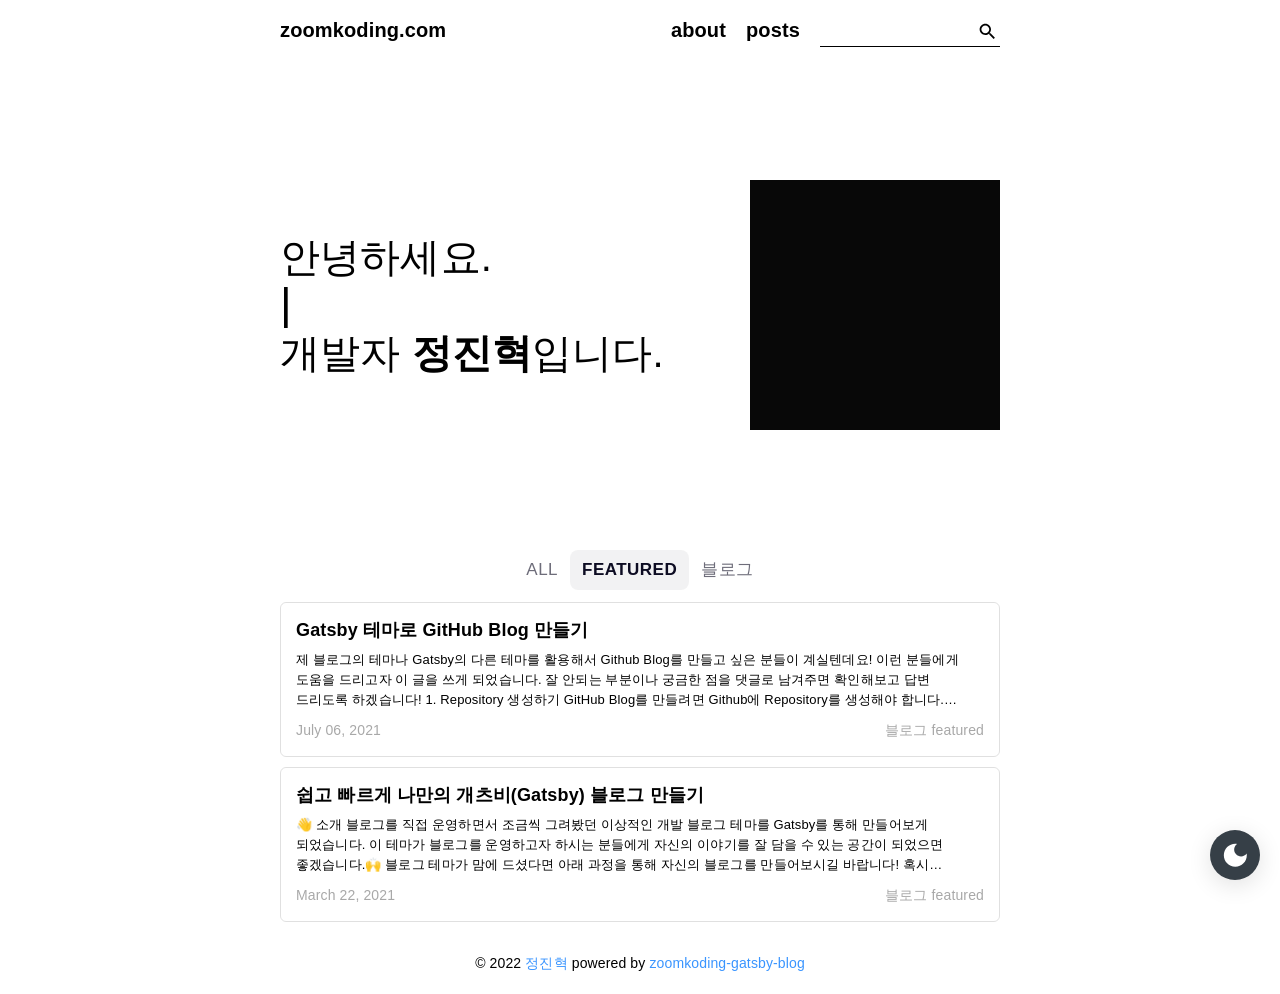
==== index.html @ 29da4b62 "Updates" ====
<!DOCTYPE html><html lang="en"><head><meta charSet="utf-8"/><meta http-equiv="x-ua-compatible" content="ie=edge"/><meta name="viewport" content="width=device-width, initial-scale=1, shrink-to-fit=no"/><meta data-react-helmet="true" property="og:type" content="website"/><meta data-react-helmet="true" property="og:image" content="/og-image.png"/><meta data-react-helmet="true" property="og:author" content="정진혁"/><meta data-react-helmet="true" property="og:description" content="줌코딩의 개발일기"/><meta data-react-helmet="true" name="description" content="줌코딩의 개발일기"/><meta data-react-helmet="true" property="og:site_title" content="Home"/><meta data-react-helmet="true" property="og:title" content="Home"/><meta data-react-helmet="true" name="viewport" content="initial-scale=1, width=device-width"/><meta name="generator" content="Gatsby 4.9.3"/><style data-href="/styles.853e65090dc89bfbb4ac.css" data-identity="gatsby-global-css">@font-face{font-display:swap;font-family:Montserrat;font-style:normal;font-weight:100;src:local("Montserrat Thin "),local("Montserrat-Thin"),url(/static/montserrat-latin-100-8d7d79679b70dbe27172b6460e7a7910.woff2) format("woff2"),url(/static/montserrat-latin-100-ec38980a9e0119a379e2a9b3dbb1901a.woff) format("woff")}@font-face{font-display:swap;font-family:Montserrat;font-style:italic;font-weight:100;src:local("Montserrat Thin italic"),local("Montserrat-Thinitalic"),url(/static/montserrat-latin-100italic-e279051046ba1286706adc886cf1c96b.woff2) format("woff2"),url(/static/montserrat-latin-100italic-3b325a3173c8207435cd1b76e19bf501.woff) format("woff")}@font-face{font-display:swap;font-family:Montserrat;font-style:normal;font-weight:200;src:local("Montserrat Extra Light "),local("Montserrat-Extra Light"),url(/static/montserrat-latin-200-9d266fbbfa6cab7009bd56003b1eeb67.woff2) format("woff2"),url(/static/montserrat-latin-200-2d8ba08717110d27122e54c34b8a5798.woff) format("woff")}@font-face{font-display:swap;font-family:Montserrat;font-style:italic;font-weight:200;src:local("Montserrat Extra Light italic"),local("Montserrat-Extra Lightitalic"),url(/static/montserrat-latin-200italic-6e5b3756583bb2263eb062eae992735e.woff2) format("woff2"),url(/static/montserrat-latin-200italic-a0d6f343e4b536c582926255367a57da.woff) format("woff")}@font-face{font-display:swap;font-family:Montserrat;font-style:normal;font-weight:300;src:local("Montserrat Light "),local("Montserrat-Light"),url(/static/montserrat-latin-300-00b3e893aab5a8fd632d6342eb72551a.woff2) format("woff2"),url(/static/montserrat-latin-300-ea303695ceab35f17e7d062f30e0173b.woff) format("woff")}@font-face{font-display:swap;font-family:Montserrat;font-style:italic;font-weight:300;src:local("Montserrat Light italic"),local("Montserrat-Lightitalic"),url(/static/montserrat-latin-300italic-56f34ea368f6aedf89583d444bbcb227.woff2) format("woff2"),url(/static/montserrat-latin-300italic-54b0bf2c8c4c12ffafd803be2466a790.woff) format("woff")}@font-face{font-display:swap;font-family:Montserrat;font-style:normal;font-weight:400;src:local("Montserrat Regular "),local("Montserrat-Regular"),url(/static/montserrat-latin-400-b71748ae4f80ec8c014def4c5fa8688b.woff2) format("woff2"),url(/static/montserrat-latin-400-0659a9f4e90db5cf51b50d005bff1e41.woff) format("woff")}@font-face{font-display:swap;font-family:Montserrat;font-style:italic;font-weight:400;src:local("Montserrat Regular italic"),local("Montserrat-Regularitalic"),url(/static/montserrat-latin-400italic-6eed6b4cbb809c6efc7aa7ddad6dbe3e.woff2) format("woff2"),url(/static/montserrat-latin-400italic-7583622cfde30ae49086d18447ab28e7.woff) format("woff")}@font-face{font-display:swap;font-family:Montserrat;font-style:normal;font-weight:500;src:local("Montserrat Medium "),local("Montserrat-Medium"),url(/static/montserrat-latin-500-091b209546e16313fd4f4fc36090c757.woff2) format("woff2"),url(/static/montserrat-latin-500-edd311588712a96bbf435fad264fff62.woff) format("woff")}@font-face{font-display:swap;font-family:Montserrat;font-style:italic;font-weight:500;src:local("Montserrat Medium italic"),local("Montserrat-Mediumitalic"),url(/static/montserrat-latin-500italic-c90ced68b46050061d1a41842d6dfb43.woff2) format("woff2"),url(/static/montserrat-latin-500italic-5146cbfe02b1deea5dffea27a5f2f998.woff) format("woff")}@font-face{font-display:swap;font-family:Montserrat;font-style:normal;font-weight:600;src:local("Montserrat SemiBold "),local("Montserrat-SemiBold"),url(/static/montserrat-latin-600-0480d2f8a71f38db8633b84d8722e0c2.woff2) format("woff2"),url(/static/montserrat-latin-600-b77863a375260a05dd13f86a1cee598f.woff) format("woff")}@font-face{font-display:swap;font-family:Montserrat;font-style:italic;font-weight:600;src:local("Montserrat SemiBold italic"),local("Montserrat-SemiBolditalic"),url(/static/montserrat-latin-600italic-cf46ffb11f3a60d7df0567f8851a1d00.woff2) format("woff2"),url(/static/montserrat-latin-600italic-c4fcfeeb057724724097167e57bd7801.woff) format("woff")}@font-face{font-display:swap;font-family:Montserrat;font-style:normal;font-weight:700;src:local("Montserrat Bold "),local("Montserrat-Bold"),url(/static/montserrat-latin-700-7dbcc8a5ea2289d83f657c25b4be6193.woff2) format("woff2"),url(/static/montserrat-latin-700-99271a835e1cae8c76ef8bba99a8cc4e.woff) format("woff")}@font-face{font-display:swap;font-family:Montserrat;font-style:italic;font-weight:700;src:local("Montserrat Bold italic"),local("Montserrat-Bolditalic"),url(/static/montserrat-latin-700italic-c41ad6bdb4bd504a843d546d0a47958d.woff2) format("woff2"),url(/static/montserrat-latin-700italic-6779372f04095051c62ed36bc1dcc142.woff) format("woff")}@font-face{font-display:swap;font-family:Montserrat;font-style:normal;font-weight:800;src:local("Montserrat ExtraBold "),local("Montserrat-ExtraBold"),url(/static/montserrat-latin-800-db9a3e0ba7eaea32e5f55328ace6cf23.woff2) format("woff2"),url(/static/montserrat-latin-800-4e3c615967a2360f5db87d2f0fd2456f.woff) format("woff")}@font-face{font-display:swap;font-family:Montserrat;font-style:italic;font-weight:800;src:local("Montserrat ExtraBold italic"),local("Montserrat-ExtraBolditalic"),url(/static/montserrat-latin-800italic-bf45bfa14805969eda318973947bc42b.woff2) format("woff2"),url(/static/montserrat-latin-800italic-fe82abb0bcede51bf724254878e0c374.woff) format("woff")}@font-face{font-display:swap;font-family:Montserrat;font-style:normal;font-weight:900;src:local("Montserrat Black "),local("Montserrat-Black"),url(/static/montserrat-latin-900-e66c7edc609e24bacbb705175669d814.woff2) format("woff2"),url(/static/montserrat-latin-900-8211f418baeb8ec880b80ba3c682f957.woff) format("woff")}@font-face{font-display:swap;font-family:Montserrat;font-style:italic;font-weight:900;src:local("Montserrat Black italic"),local("Montserrat-Blackitalic"),url(/static/montserrat-latin-900italic-4454c775e48152c1a72510ceed3603e2.woff2) format("woff2"),url(/static/montserrat-latin-900italic-efcaa0f6a82ee0640b83a0916e6e8d68.woff) format("woff")}.search-input-wrapper{align-items:center;display:none;margin-top:3px;width:180px}@media(min-width:768px){.search-input-wrapper{display:flex}}.search-icon{color:var(--primary-text-color);margin-right:2px}.search-input{height:100%;width:100%}.search-input .MuiAutocomplete-inputRoot{padding-right:0!important}.search-input .MuiInputBase-input{color:var(--primary-text-color)!important;font-family:-apple-system,BlinkMacSystemFont,Segoe UI,Helvetica,Arial,sans-serif,Apple Color Emoji,Segoe UI Emoji;font-size:16px;font-weight:500;padding-bottom:2px!important}.search-input .MuiInput-underline:before{border-bottom-width:1px}.search-input .MuiInput-underline:after,.search-input .MuiInput-underline:before{border-bottom-color:var(--primary-text-color)}.page-header-wrapper{display:flex;height:60px;justify-content:center;width:100%}.page-header-wrapper .page-header{align-items:center;display:flex;justify-content:space-between;max-width:720px;width:100%}.page-header-wrapper .page-header .link{color:var(--primary-text-color);font-size:17px;font-weight:700}@media(min-width:768px){.page-header-wrapper .page-header .link{font-size:20px;font-weight:700}}.page-header-wrapper .page-header .trailing-section{align-items:center;display:flex}.page-header-wrapper .page-header .trailing-section .link{margin-right:10px}@media(min-width:768px){.page-header-wrapper .page-header .trailing-section .link{margin-right:20px}}.page-footer-wrapper{align-items:center;display:flex;height:62px;justify-content:center;margin-top:auto;width:100%}.page-footer-wrapper .page-footer{max-width:720px;text-align:center;width:100%}.page-footer-wrapper .page-footer .link{color:var(--primary-text-color);font-size:20px;font-weight:700;margin-right:20px}.page-footer-wrapper .page-footer a{color:#3a95ff}.dark-mode-button-wrapper{align-items:center;bottom:20px;display:flex;justify-content:center;position:fixed;right:20px}.dark-mode-button{-webkit-backdrop-filter:blur(30px);backdrop-filter:blur(30px);background-color:#363f47!important;border-radius:50px;box-shadow:0 5px 25px rgba(0,0,0,.12);cursor:pointer;height:50px;width:50px;z-index:3}.dark-mode-icon{color:#fff}a,abbr,acronym,address,applet,article,aside,audio,b,big,blockquote,body,canvas,caption,center,cite,code,dd,del,details,dfn,div,dl,dt,em,embed,fieldset,figcaption,figure,footer,form,h1,h2,h3,h4,h5,h6,header,hgroup,html,i,iframe,img,ins,kbd,label,legend,li,mark,menu,nav,object,ol,output,p,pre,q,ruby,s,samp,section,small,span,strike,strong,sub,summary,sup,table,tbody,td,tfoot,th,thead,time,tr,tt,u,ul,var,video{border:0;font-size:100%;font:inherit;margin:0;padding:0;vertical-align:baseline}article,aside,details,figcaption,figure,footer,header,hgroup,menu,nav,section{display:block}body{line-height:1}ol,ul{list-style:none}blockquote,q{quotes:none}blockquote:after,blockquote:before,q:after,q:before{content:"";content:none}table{border-collapse:collapse;border-spacing:0}a{outline:none;text-decoration:none}html{--background-color:#fff;--primary-text-color:#000;--secondary-text-color:#9e9e9e;--content-text-color:#37352f;--button-background-color:#f3f3f4;--button-text-color:#363f47;--tab-text-color:#6e6d7a;--tab-hover-text-color:#0d0c22;--tab-selected-background-color:rgba(13,12,34,.05);--bio-link-icon-color:rgba(0,0,0,.54);--about-link-icon-color:#a8a8a8;--chip-background-color:#f3f3f4;--link-text-color:rgba(55,53,47,.7);--post-card-border-color:rgba(0,0,0,.12);--markdown-table-even-cell-background-color:#f6f8fa;--markdown-table-border-color:#dfe2e5;--markdown-blockquote-border-color:#dfe2e5;--markdown-border-color:#e1e4e8}html[data-theme=dark]{--background-color:#232326;--primary-text-color:#e6e6e6;--secondary-text-color:#768390;--content-text-color:#e6e6e6;--button-background-color:#444c56;--button-text-color:#363f47;--tab-text-color:#768390;--tab-hover-text-color:#acbac7;--tab-selected-background-color:#373e47;--chip-background-color:#323a42;--bio-link-icon-color:#e6e6e6;--about-link-icon-color:#a8a8a8;--link-text-color:#90b0ec;--post-card-border-color:#363f47;--markdown-table-even-cell-background-color:#2d333b;--markdown-table-border-color:#444c56;--markdown-blockquote-border-color:#4f5864;--markdown-border-color:#e1e4e8}*{-webkit-appearance:none;appearance:none;box-sizing:border-box}html{font-size:14px;height:100%;overflow-y:scroll;width:100%}body{background-color:var(--background-color)!important}a{color:var(--link-text-color)}.page-wrapper{-webkit-font-smoothing:antialiased;-moz-osx-font-smoothing:grayscale;color:var(--primary-text-color);font-family:-apple-system,BlinkMacSystemFont,Segoe UI,Helvetica,Arial,sans-serif,Apple Color Emoji,Segoe UI Emoji;justify-content:center;min-height:100vh;padding-left:15px;padding-right:15px;word-break:keep-all}.page-wrapper,.page-wrapper .page-content{align-items:center;display:flex;flex-direction:column;width:100%}.page-wrapper .page-content{max-width:720px}.icon{color:var(--about-link-icon-color);font-size:20px}.social-links .icon{color:var(--bio-link-icon-color);font-size:30px}@-webkit-keyframes blinking-cursor{0%{opacity:0}50%{opacity:1}to{opacity:0}}@keyframes blinking-cursor{0%{opacity:0}50%{opacity:1}to{opacity:0}}.bio{color:var(--primary-text-color);display:flex;flex-direction:column;justify-content:space-between;margin-bottom:120px;margin-top:120px;width:100%}@media(min-width:768px){.bio{align-items:center;flex-direction:row}}.bio .introduction{display:flex;flex-direction:column;word-break:keep-all}.bio .introduction .react-rotating-text-cursor{-webkit-animation:blinking-cursor .8s cubic-bezier(.68,.01,.01,.99) 0s infinite;animation:blinking-cursor .8s cubic-bezier(.68,.01,.01,.99) 0s infinite}.bio .introduction strong{display:inline-block;font-weight:600}.bio .introduction.korean{font-size:32px;font-weight:100;line-height:1.2}.bio .introduction.korean .title .react-rotating-text-cursor{font-size:35px;line-height:35px}@media(min-width:768px){.bio .introduction.korean{font-size:40px}.bio .introduction.korean .title .react-rotating-text-cursor{font-size:45px;line-height:45px}}.bio .introduction.english{font-family:montserrat;font-size:25px;line-height:1.2}@media(min-width:768px){.bio .introduction.english{font-size:45px}}.bio .introduction.english .name{font-size:35px;font-weight:600}.bio .introduction.english .job{font-size:35px}.bio .introduction.english .description{font-size:20px;font-weight:200;margin-top:8px}.bio .introduction.english .social-links{display:flex;margin-top:20px}.bio .thumbnail-wrapper{display:none}@media(min-width:768px){.bio .thumbnail-wrapper{display:block}}.section-header-wrapper{display:flex;justify-content:center;margin-bottom:32px;width:100%}.section-header-wrapper .section-header{border-bottom:4px solid var(--primary-text-color);color:var(--primary-text-color);font-size:30px;font-weight:700;padding-bottom:5px}.timestamp-section{align-items:center;display:flex;flex-direction:column;justify-content:center;margin-bottom:50px;width:100%;word-break:keep-all}.timestamp-section .body{padding:0 10px;width:100%}.timestamp-section .body .timestamp{border-left:2px solid #bdbdbd;display:flex;font-size:18px;font-weight:400;justify-items:center;margin-left:5px;padding:10px 0;width:100%}.timestamp-section .body .timestamp:first-child{padding-top:7px}.timestamp-section .body .timestamp:last-child{padding-bottom:7px}.timestamp-section .body .timestamp:before{align-self:center;background-color:var(--background-color);border:2px solid #828282;border-radius:10px;content:"";height:10px;left:-1px;position:relative;-webkit-transform:translatex(-50%);transform:translatex(-50%);width:10px}.timestamp-section .body .timestamp .date{align-self:center;color:#828282;margin-left:5px;margin-right:5px;min-width:115px;width:115px}@media(min-width:768px){.timestamp-section .body .timestamp .date{min-width:200px;width:200px}}.timestamp-section .body .timestamp .activity{line-height:23px;width:100%}.project-section{align-items:center;justify-content:center}.project-section,.project-section .project{display:flex;flex-direction:column;width:100%}.project-section .project{margin-bottom:30px;padding:15px}.project-section .project .head{font-size:20px;font-weight:700;line-height:30px;margin-bottom:10px}.project-section .project .body{display:flex;flex-direction:column;width:100%}.project-section .project .body .thumbnail{margin-bottom:10px;width:100%}.project-section .project .body .tech-stack{display:flex;margin-bottom:10px}.project-section .project .body .tech-stack .tech{background-color:var(--chip-background-color);border-radius:10px;font-size:15px;font-weight:500;margin-right:5px;padding:5px 7px}.project-section .project .body .description{font-size:16px;font-weight:400;line-height:1.4}@media(min-width:768px){.project-section .project .body{flex-direction:column}.project-section .project .body .content{margin-top:0}}.post-header{border-bottom:1px solid var(--post-card-border-color);display:flex;flex-direction:column;justify-content:center;margin-bottom:40px;margin-top:20px;padding-bottom:10px;width:100%;word-break:keep-all}.post-header .emoji{font-size:78px;margin-bottom:20px}.post-header .categories{margin-bottom:5px}.post-header .categories .category{color:var(--primary-text-color);font-weight:600;margin-right:4px}.post-header .categories .category:hover{text-decoration:underline}.post-header .title{color:var(--primary-text-color);font-size:32px;font-weight:600;line-height:1.3;margin-bottom:6px}.post-header .info{color:var(--secondary-text-color);display:flex;flex-wrap:wrap;font-size:16px;font-weight:500;line-height:1.5;width:100%}.post-header .info .author{margin-right:4px}.post-header .info strong{color:var(--primary-text-color);font-weight:600}.post-navigator{-webkit-column-gap:1.4%;column-gap:1.4%;display:grid;grid-template-columns:49.3% 49.3%;width:100%}.post-navigator .post-card{border:1px solid var(--post-card-border-color);border-radius:6px;color:var(--primary-text-color);cursor:pointer;display:flex;flex-direction:column;padding:15px;transition:-webkit-transform .2s;transition:transform .2s;transition:transform .2s,-webkit-transform .2s;width:100%}.post-navigator .post-card:hover .title{text-decoration:underline}.post-navigator .post-card.prev{margin-right:auto}.post-navigator .post-card.next{margin-left:auto}.post-navigator .post-card .direction{color:gray;font-size:14px;font-weight:500;margin-bottom:5px}.post-navigator .post-card .title{font-size:16px;font-weight:600;line-height:1.4;margin-bottom:7px}.markdown .octicon{fill:currentColor;display:inline-block;vertical-align:text-bottom}.markdown .anchor{float:left;line-height:1;margin-left:-20px;padding-right:4px}.markdown .anchor:focus{outline:none}.markdown h1 .octicon-link,.markdown h2 .octicon-link,.markdown h3 .octicon-link,.markdown h4 .octicon-link,.markdown h5 .octicon-link,.markdown h6 .octicon-link{color:#1b1f23;vertical-align:middle;visibility:hidden}.markdown h1:hover .anchor,.markdown h2:hover .anchor,.markdown h3:hover .anchor,.markdown h4:hover .anchor,.markdown h5:hover .anchor,.markdown h6:hover .anchor{text-decoration:none}.markdown h1:hover .anchor .octicon-link,.markdown h2:hover .anchor .octicon-link,.markdown h3:hover .anchor .octicon-link,.markdown h4:hover .anchor .octicon-link,.markdown h5:hover .anchor .octicon-link,.markdown h6:hover .anchor .octicon-link{visibility:visible}.markdown h1:hover .anchor .octicon-link:before,.markdown h2:hover .anchor .octicon-link:before,.markdown h3:hover .anchor .octicon-link:before,.markdown h4:hover .anchor .octicon-link:before,.markdown h5:hover .anchor .octicon-link:before,.markdown h6:hover .anchor .octicon-link:before{background-image:url("data:image/svg+xml;charset=utf-8,%3Csvg xmlns='http://www.w3.org/2000/svg' width='16' height='16' aria-hidden='true' viewBox='0 0 16 16'%3E%3Cpath fill-rule='evenodd' d='M4 9h1v1H4c-1.5 0-3-1.69-3-3.5S2.55 3 4 3h4c1.45 0 3 1.69 3 3.5 0 1.41-.91 2.72-2 3.25V8.59c.58-.45 1-1.27 1-2.09C10 5.22 8.98 4 8 4H4c-.98 0-2 1.22-2 2.5S3 9 4 9zm9-3h-1v1h1c1 0 2 1.22 2 2.5S13.98 12 13 12H9c-.98 0-2-1.22-2-2.5 0-.83.42-1.64 1-2.09V6.25c-1.09.53-2 1.84-2 3.25C6 11.31 7.55 13 9 13h4c1.45 0 3-1.69 3-3.5S14.5 6 13 6z'/%3E%3C/svg%3E");content:" ";display:inline-block;height:16px;width:16px}.markdown{-ms-text-size-adjust:100%;-webkit-text-size-adjust:100%;word-wrap:break-word;color:var(--content-text-color);font-family:-apple-system,BlinkMacSystemFont,Segoe UI,Helvetica,Arial,sans-serif,Apple Color Emoji,Segoe UI Emoji;font-size:16px;font-weight:500;line-height:1.5}.markdown details{display:block}.markdown summary{display:list-item}.markdown a{background-color:initial}.markdown a:active,.markdown a:hover{outline-width:0}.markdown strong{font-weight:inherit;font-weight:bolder}.markdown h1{margin:.67em 0}.markdown img{border-style:none}.markdown code,.markdown kbd,.markdown pre{font-family:monospace,monospace;font-size:1em}.markdown hr{box-sizing:initial;overflow:visible}.markdown input{font:inherit;margin:0;overflow:visible}.markdown [type=checkbox]{box-sizing:border-box;padding:0}.markdown *{box-sizing:border-box}.markdown input{font-family:inherit;font-size:inherit;line-height:inherit}.markdown a{border-bottom:.05em solid;border-color:var(--link-text-color);color:var(--link-text-color);text-decoration:none}.markdown a.anchor{border-bottom:none}.markdown strong{font-weight:700}.markdown hr{background:transparent;border-bottom:1px solid var(--markdown-blockquote-border-color);height:0;margin:15px 0;overflow:hidden}.markdown hr:after,.markdown hr:before{content:"";display:table}.markdown hr:after{clear:both}.markdown table{border-collapse:collapse;border-spacing:0}.markdown td,.markdown th{padding:0}.markdown details summary{cursor:pointer}.markdown h1,.markdown h2,.markdown h3,.markdown h4,.markdown h5,.markdown h6{margin-bottom:0;margin-top:0}.markdown h1{font-size:32px}.markdown h1,.markdown h2{font-weight:600}.markdown h2{font-size:24px}.markdown h3{font-size:20px}.markdown h3,.markdown h4{font-weight:600}.markdown h4{font-size:16px}.markdown h5{font-size:14px}.markdown h5,.markdown h6{font-weight:600}.markdown h6{font-size:12px}.markdown p{margin-bottom:10px;margin-top:0}.markdown blockquote{margin:0}.markdown ol,.markdown ul{margin-bottom:0;margin-top:0;padding-left:0}.markdown ol ol,.markdown ul ol{list-style-type:lower-roman}.markdown ol ol ol,.markdown ol ul ol,.markdown ul ol ol,.markdown ul ul ol{list-style-type:lower-alpha}.markdown dd{margin-left:0}.markdown code,.markdown pre{font-family:SFMono-Regular,Consolas,Liberation Mono,Menlo,monospace;font-size:12px}.markdown code.language-text{border-radius:3px;font-size:85%;padding:.2em .4em}.markdown :not(pre)>code.language-text{background:hsla(44,6%,50%,.15);color:#eb5757;overflow-wrap:break-word}.markdown pre{margin-bottom:0;margin-top:0}.markdown input::-webkit-inner-spin-button,.markdown input::-webkit-outer-spin-button{-webkit-appearance:none;appearance:none;margin:0}.markdown :checked+.radio-label{border-color:#0366d6;position:relative;z-index:1}.markdown .border{border:1px solid var(--markdown-border-color)!important}.markdown .border-0{border:0!important}.markdown .border-bottom{border-bottom:1px solid var(--markdown-border-color)!important}.markdown .rounded-1{border-radius:3px!important}.markdown .bg-white{background-color:transparent!important}.markdown .bg-gray-light{background-color:#fafbfc!important}.markdown .text-gray-light{color:#6a737d!important}.markdown .pl-3,.markdown .px-3{padding-left:16px!important}.markdown .px-3{padding-right:16px!important}.markdown .f6{font-size:12px!important}.markdown .lh-condensed{line-height:1.25!important}.markdown .text-bold{font-weight:600!important}.markdown .pl-c{color:#6a737d}.markdown .pl-c1,.markdown .pl-s .pl-v{color:#005cc5}.markdown .pl-e,.markdown .pl-en{color:#6f42c1}.markdown .pl-s .pl-s1,.markdown .pl-smi{color:#24292e}.markdown .pl-ent{color:#22863a}.markdown .pl-k{color:#d73a49}.markdown .pl-pds,.markdown .pl-s,.markdown .pl-s .pl-pse .pl-s1,.markdown .pl-sr,.markdown .pl-sr .pl-cce,.markdown .pl-sr .pl-sra,.markdown .pl-sr .pl-sre{color:#032f62}.markdown .pl-smw,.markdown .pl-v{color:#e36209}.markdown .pl-bu{color:#b31d28}.markdown .pl-ii{background-color:#b31d28;color:#fafbfc}.markdown .pl-c2{background-color:#d73a49;color:#fafbfc}.markdown .pl-c2:before{content:"^M"}.markdown .pl-sr .pl-cce{color:#22863a;font-weight:700}.markdown .pl-ml{color:#735c0f}.markdown .pl-mh,.markdown .pl-mh .pl-en,.markdown .pl-ms{color:#005cc5;font-weight:700}.markdown .pl-mi{color:#24292e;font-style:italic}.markdown .pl-mb{color:#24292e;font-weight:700}.markdown .pl-md{background-color:#ffeef0;color:#b31d28}.markdown .pl-mi1{background-color:#f0fff4;color:#22863a}.markdown .pl-mc{background-color:#ffebda;color:#e36209}.markdown .pl-mi2{background-color:#005cc5;color:#f6f8fa}.markdown .pl-mdr{color:#6f42c1;font-weight:700}.markdown .pl-ba{color:#586069}.markdown .pl-sg{color:#959da5}.markdown .pl-corl{color:#032f62;text-decoration:underline}.markdown .mb-0{margin-bottom:0!important}.markdown .my-2{margin-bottom:8px!important;margin-top:8px!important}.markdown .pl-0{padding-left:0!important}.markdown .py-0{padding-bottom:0!important;padding-top:0!important}.markdown .pl-1{padding-left:4px!important}.markdown .pl-2{padding-left:8px!important}.markdown .py-2{padding-bottom:8px!important;padding-top:8px!important}.markdown .pl-3{padding-left:16px!important}.markdown .pl-4{padding-left:24px!important}.markdown .pl-5{padding-left:32px!important}.markdown .pl-6{padding-left:40px!important}.markdown .pl-7{padding-left:48px!important}.markdown .pl-8{padding-left:64px!important}.markdown .pl-9{padding-left:80px!important}.markdown .pl-10{padding-left:96px!important}.markdown .pl-11{padding-left:112px!important}.markdown .pl-12{padding-left:128px!important}.markdown hr{border-bottom-color:#eee}.markdown kbd{background-color:#fafbfc;border:1px solid #d1d5da;border-radius:3px;box-shadow:inset 0 -1px 0 #d1d5da;color:#444d56;display:inline-block;font:11px SFMono-Regular,Consolas,Liberation Mono,Menlo,monospace;line-height:10px;padding:3px 5px;vertical-align:middle}.markdown:after,.markdown:before{content:"";display:table}.markdown:after{clear:both}.markdown>:first-child{margin-top:0!important}.markdown>:last-child{margin-bottom:0!important}.markdown a:not([href]){color:inherit;text-decoration:none}.markdown blockquote,.markdown details,.markdown dl,.markdown ol,.markdown p,.markdown pre,.markdown table,.markdown ul{margin-bottom:16px;margin-top:0}.markdown hr{background-color:var(--markdown-border-color);border:0;height:.25em;margin:24px 0;padding:0}.markdown blockquote{border-left:.25em solid var(--markdown-blockquote-border-color);color:#6a737d;padding:0 1em}.markdown blockquote>:first-child{margin-top:0}.markdown blockquote>:last-child{margin-bottom:0}.markdown h1,.markdown h2,.markdown h3,.markdown h4,.markdown h5,.markdown h6{font-weight:600;line-height:1.25;margin-bottom:16px;margin-top:24px}.markdown h1{font-size:2em}.markdown h2{font-size:1.5em}.markdown h3{font-size:1.25em}.markdown h4{font-size:1em}.markdown h5{font-size:.875em}.markdown h6{color:#6a737d;font-size:.85em}.markdown ol,.markdown ul{padding-left:2em}.markdown ol ol,.markdown ol ul,.markdown ul ol,.markdown ul ul{margin-bottom:0;margin-top:0}.markdown ol{list-style-type:decimal}.markdown ul{list-style-type:disc}.markdown li{word-wrap:break-all;display:list-item;text-align:-webkit-match-parent}.markdown li>p{margin-top:16px}.markdown li+li{margin-top:.25em}.markdown dl{padding:0}.markdown dl dt{font-size:1em;font-style:italic;font-weight:600;margin-top:16px;padding:0}.markdown dl dd{margin-bottom:16px;padding:0 16px}.markdown table{display:block;overflow:auto;width:100%}.markdown table th{font-weight:600}.markdown table td,.markdown table th{border:1px solid var(--markdown-table-border-color);padding:6px 13px}.markdown table tr{border-top:1px solid var(--markdown-table-border-color)}.markdown table tr:nth-child(2n){background-color:var(--markdown-table-even-cell-background-color)}.markdown img{background-color:transparent;box-sizing:initial;display:block;margin:0 auto;max-width:100%}.markdown img[align=right]{padding-left:20px}.markdown img[align=left]{padding-right:20px}.markdown code{background-color:rgba(27,31,35,.05);border-radius:3px;font-size:85%;margin:0;padding:.2em .4em}.markdown pre{word-wrap:normal}.markdown pre>code{background:transparent;border:0;font-size:100%;margin:0;padding:0;white-space:pre;word-break:normal}.markdown .highlight{margin-bottom:16px}.markdown .highlight pre{margin-bottom:0;word-break:normal}.markdown .highlight pre,.markdown pre{background-color:#f6f8fa;border-radius:3px;font-size:85%;line-height:1.45;overflow:auto;padding:16px}.markdown pre code{word-wrap:normal;background-color:initial;border:0;display:inline;line-height:inherit;margin:0;max-width:auto;overflow:visible;padding:0}.markdown .commit-tease-sha{color:#444d56;display:inline-block;font-family:SFMono-Regular,Consolas,Liberation Mono,Menlo,monospace;font-size:90%}.markdown .full-commit .btn-outline:not(:disabled):hover{border-color:#005cc5;color:#005cc5}.markdown .blob-wrapper{overflow-x:auto;overflow-y:hidden}.markdown .blob-wrapper-embedded{max-height:240px;overflow-y:auto}.markdown .blob-num{color:rgba(27,31,35,.3);cursor:pointer;font-family:SFMono-Regular,Consolas,Liberation Mono,Menlo,monospace;font-size:12px;line-height:20px;min-width:50px;padding-left:10px;padding-right:10px;text-align:right;-webkit-user-select:none;-ms-user-select:none;user-select:none;vertical-align:top;white-space:nowrap;width:1%}.markdown .blob-num:hover{color:rgba(27,31,35,.6)}.markdown .blob-num:before{content:attr(data-line-number)}.markdown .blob-code{line-height:20px;padding-left:10px;padding-right:10px;position:relative;vertical-align:top}.markdown .blob-code-inner{word-wrap:normal;color:#24292e;font-family:SFMono-Regular,Consolas,Liberation Mono,Menlo,monospace;font-size:12px;overflow:visible;white-space:pre}.markdown .pl-token.active,.markdown .pl-token:hover{background:#ffea7f;cursor:pointer}.markdown .tab-size[data-tab-size="1"]{-o-tab-size:1;tab-size:1}.markdown .tab-size[data-tab-size="2"]{-o-tab-size:2;tab-size:2}.markdown .tab-size[data-tab-size="3"]{-o-tab-size:3;tab-size:3}.markdown .tab-size[data-tab-size="4"]{-o-tab-size:4;tab-size:4}.markdown .tab-size[data-tab-size="5"]{-o-tab-size:5;tab-size:5}.markdown .tab-size[data-tab-size="6"]{-o-tab-size:6;tab-size:6}.markdown .tab-size[data-tab-size="7"]{-o-tab-size:7;tab-size:7}.markdown .tab-size[data-tab-size="8"]{-o-tab-size:8;tab-size:8}.markdown .tab-size[data-tab-size="9"]{-o-tab-size:9;tab-size:9}.markdown .tab-size[data-tab-size="10"]{-o-tab-size:10;tab-size:10}.markdown .tab-size[data-tab-size="11"]{-o-tab-size:11;tab-size:11}.markdown .tab-size[data-tab-size="12"]{-o-tab-size:12;tab-size:12}.markdown .task-list-item{list-style-type:none}.markdown .task-list-item+.task-list-item{margin-top:3px}.markdown .task-list-item input{margin:0 .2em .25em -1.6em;vertical-align:middle}.markdown .table-of-contents{align-items:flex-start;display:flex;flex-direction:column;justify-content:center;position:fixed;right:0;top:75px;width:340px}@media(max-width:1300px){.markdown .table-of-contents{display:none}}.markdown .table-of-contents ul{cursor:pointer;list-style-type:none}.markdown .table-of-contents ul li a{border-bottom:none;color:var(--secondary-text-color);font-size:14px;height:30px;padding:6px 2px;width:100%}.markdown .table-of-contents ul p{margin:0}.markdown .gatsby-resp-image-wrapper{display:flex!important;justify-content:center!important;max-height:560px!important;width:100%!important}.markdown .gatsby-resp-image-wrapper img{height:auto!important;max-height:560px!important;max-width:100%!important;position:relative!important;width:auto!important}.markdown .gatsby-resp-image-wrapper+em{color:#6a737d;display:block;font-size:15px;font-style:italic;text-align:center}code[class*=language-],pre[class*=language-]{word-wrap:normal;background:none;color:#ccc;font-family:Consolas,Monaco,Andale Mono,Ubuntu Mono,monospace;font-size:1em;-webkit-hyphens:none;-ms-hyphens:none;hyphens:none;line-height:1.5;-o-tab-size:4;tab-size:4;text-align:left;white-space:pre;word-break:normal;word-spacing:normal}pre[class*=language-]{margin:.5em 0;overflow:auto;padding:1em}:not(pre)>code[class*=language-],pre[class*=language-]{background:#2d2d2d}:not(pre)>code[class*=language-]{border-radius:.3em;padding:.1em;white-space:normal}.token.block-comment,.token.cdata,.token.comment,.token.doctype,.token.prolog{color:#999}.token.punctuation{color:#ccc}.token.attr-name,.token.deleted,.token.namespace,.token.tag{color:#e2777a}.token.function-name{color:#6196cc}.token.boolean,.token.function,.token.number{color:#f08d49}.token.class-name,.token.constant,.token.property,.token.symbol{color:#f8c555}.token.atrule,.token.builtin,.token.important,.token.keyword,.token.selector{color:#cc99cd}.token.attr-value,.token.char,.token.regex,.token.string,.token.variable{color:#7ec699}.token.entity,.token.operator,.token.url{color:#67cdcc}.token.bold,.token.important{font-weight:700}.token.italic{font-style:italic}.token.entity{cursor:help}.token.inserted{color:green}.post-content{margin-bottom:20px;width:100%}.category-page-header-wrapper,.post-content{display:flex;flex-direction:column;justify-content:center}.category-page-header-wrapper{align-items:center;margin-bottom:30px;margin-top:30px}.category-page-header-wrapper .category-page-title{border-bottom:3px solid var(--primary-text-color);font-size:40px;font-weight:700;margin-bottom:15px;padding-bottom:7px;text-align:center;width:-webkit-fit-content;width:-moz-fit-content;width:fit-content}.category-page-header-wrapper .category-page-subtitle{font-size:20px;font-weight:500;padding-bottom:10px;text-align:center}.post-card-wrapper{display:flex;justify-content:center;min-height:150px;width:100%}.post-card-wrapper .post-card{border:1px solid var(--post-card-border-color);border-radius:6px;color:var(--primary-text-color);cursor:pointer;display:flex;flex-direction:column;height:100%;margin-bottom:15px;max-width:720px;padding:15px;transition:-webkit-transform .2s;transition:transform .2s;transition:transform .2s,-webkit-transform .2s;width:100%}.post-card-wrapper .post-card:hover .title{text-decoration:underline}@media(min-width:768px){.post-card-wrapper .post-card{margin-bottom:0}}.post-card-wrapper .post-card .title{font-size:18px;font-weight:600;line-height:1.4;margin-bottom:7px}.post-card-wrapper .post-card .description{-webkit-line-clamp:3;-webkit-box-orient:vertical;color:var(--primary-text-color);display:-webkit-box;font-size:13px;line-height:20px;margin-bottom:10px;overflow:hidden;text-overflow:ellipsis}.post-card-wrapper .post-card .info{color:var(--about-link-icon-color);display:flex;font-size:14px;justify-content:space-between;margin-top:auto}.post-card-wrapper .post-card .info .categories{display:flex}.post-card-wrapper .post-card .info .categories .category{margin-left:4px}.post-card-wrapper .post-card .info .categories .category:hover{text-decoration:underline}.post-card-column-wrapper{display:flex;justify-content:center;width:100%}.post-card-column-wrapper .post-card-column{align-items:center;display:flex;flex-direction:column;width:100%}.post-card-column-wrapper .post-card-column .post-card-wrapper{margin-bottom:10px}.post-card-column-wrapper .post-card-column .more-post-card-button{background-color:var(--button-background-color);color:var(--tab-hover-text-color);font-size:15px;font-weight:500;height:40px}.post-tabs-wrapper{align-self:flex-start;display:flex;flex-direction:column;justify-content:center;top:0;width:100%}.post-tabs-wrapper .post-tabs{display:flex;height:40px;justify-content:center;margin-bottom:12px;max-width:760px;width:100%}.post-tabs-wrapper .post-tabs .mui-tabs .MuiTab-root{color:var(--tab-text-color);font-family:-apple-system,BlinkMacSystemFont,Segoe UI,Helvetica,Arial,sans-serif,Apple Color Emoji,Segoe UI Emoji;font-size:17px;font-weight:500;height:40px;min-height:auto;min-width:auto;padding:10px 12px;transition:all .2s ease}.post-tabs-wrapper .post-tabs .mui-tabs .Mui-selected,.post-tabs-wrapper .post-tabs .mui-tabs .MuiTab-root :hover{color:var(--tab-hover-text-color);transition:all .2s ease}.post-tabs-wrapper .post-tabs .mui-tabs .Mui-selected{background-color:var(--tab-selected-background-color);border-radius:8px;font-weight:600}.post-tabs-wrapper .post-tabs .mui-tabs .MuiTabScrollButton-root{height:40px;width:20px}.post-tabs-wrapper .post-tabs .mui-tabs .MuiTabs-scrollable{height:40px}.post-tabs-wrapper .post-tabs .mui-tabs .MuiTabs-indicator{display:none}</style><style data-emotion="css-global o6gwfi">html{-webkit-font-smoothing:antialiased;-moz-osx-font-smoothing:grayscale;box-sizing:border-box;-webkit-text-size-adjust:100%;}*,*::before,*::after{box-sizing:inherit;}strong,b{font-weight:700;}body{margin:0;color:rgba(0, 0, 0, 0.87);font-family:"Roboto","Helvetica","Arial",sans-serif;font-weight:400;font-size:1rem;line-height:1.5;letter-spacing:0.00938em;background-color:#fff;}@media print{body{background-color:#fff;}}body::backdrop{background-color:#fff;}</style><style data-emotion="css-global 1prfaxn">@-webkit-keyframes mui-auto-fill{from{display:block;}}@keyframes mui-auto-fill{from{display:block;}}@-webkit-keyframes mui-auto-fill-cancel{from{display:block;}}@keyframes mui-auto-fill-cancel{from{display:block;}}</style><style data-emotion="css 1l6di18 feqhe6 11tfndm mnn31 vubbuv orq8zk oqr85h 12qnib k008qs 1q2h7u5 ttwr4n 1yxmbwk 6flbmm">.css-1l6di18.Mui-focused .MuiAutocomplete-clearIndicator{visibility:visible;}@media (pointer: fine){.css-1l6di18:hover .MuiAutocomplete-clearIndicator{visibility:visible;}}.css-1l6di18 .MuiAutocomplete-tag{margin:3px;max-width:calc(100% - 6px);}.css-1l6di18 .MuiAutocomplete-inputRoot{-webkit-box-flex-wrap:wrap;-webkit-flex-wrap:wrap;-ms-flex-wrap:wrap;flex-wrap:wrap;}.MuiAutocomplete-hasPopupIcon.css-1l6di18 .MuiAutocomplete-inputRoot,.MuiAutocomplete-hasClearIcon.css-1l6di18 .MuiAutocomplete-inputRoot{padding-right:30px;}.MuiAutocomplete-hasPopupIcon.MuiAutocomplete-hasClearIcon.css-1l6di18 .MuiAutocomplete-inputRoot{padding-right:56px;}.css-1l6di18 .MuiAutocomplete-inputRoot .MuiAutocomplete-input{width:0;min-width:30px;}.css-1l6di18 .MuiInput-root{padding-bottom:1px;}.css-1l6di18 .MuiInput-root .MuiInput-input{padding:4px 4px 4px 0px;}.css-1l6di18 .MuiInput-root.MuiInputBase-sizeSmall .MuiInput-input{padding:2px 4px 3px 0;}.css-1l6di18 .MuiOutlinedInput-root{padding:9px;}.MuiAutocomplete-hasPopupIcon.css-1l6di18 .MuiOutlinedInput-root,.MuiAutocomplete-hasClearIcon.css-1l6di18 .MuiOutlinedInput-root{padding-right:39px;}.MuiAutocomplete-hasPopupIcon.MuiAutocomplete-hasClearIcon.css-1l6di18 .MuiOutlinedInput-root{padding-right:65px;}.css-1l6di18 .MuiOutlinedInput-root .MuiAutocomplete-input{padding:7.5px 4px 7.5px 6px;}.css-1l6di18 .MuiOutlinedInput-root .MuiAutocomplete-endAdornment{right:9px;}.css-1l6di18 .MuiOutlinedInput-root.MuiInputBase-sizeSmall{padding:6px;}.css-1l6di18 .MuiOutlinedInput-root.MuiInputBase-sizeSmall .MuiAutocomplete-input{padding:2.5px 4px 2.5px 6px;}.css-1l6di18 .MuiFilledInput-root{padding-top:19px;padding-left:8px;}.MuiAutocomplete-hasPopupIcon.css-1l6di18 .MuiFilledInput-root,.MuiAutocomplete-hasClearIcon.css-1l6di18 .MuiFilledInput-root{padding-right:39px;}.MuiAutocomplete-hasPopupIcon.MuiAutocomplete-hasClearIcon.css-1l6di18 .MuiFilledInput-root{padding-right:65px;}.css-1l6di18 .MuiFilledInput-root .MuiFilledInput-input{padding:7px 4px;}.css-1l6di18 .MuiFilledInput-root .MuiAutocomplete-endAdornment{right:9px;}.css-1l6di18 .MuiFilledInput-root.MuiInputBase-sizeSmall{padding-bottom:1px;}.css-1l6di18 .MuiFilledInput-root.MuiInputBase-sizeSmall .MuiFilledInput-input{padding:2.5px 4px;}.css-1l6di18 .MuiInputBase-hiddenLabel{padding-top:8px;}.css-1l6di18 .MuiAutocomplete-input{-webkit-box-flex:1;-webkit-flex-grow:1;-ms-flex-positive:1;flex-grow:1;text-overflow:ellipsis;opacity:1;}.css-feqhe6{display:-webkit-inline-box;display:-webkit-inline-flex;display:-ms-inline-flexbox;display:inline-flex;-webkit-flex-direction:column;-ms-flex-direction:column;flex-direction:column;position:relative;min-width:0;padding:0;margin:0;border:0;vertical-align:top;width:100%;}.css-11tfndm{font-family:"Roboto","Helvetica","Arial",sans-serif;font-weight:400;font-size:1rem;line-height:1.4375em;letter-spacing:0.00938em;color:rgba(0, 0, 0, 0.87);box-sizing:border-box;position:relative;cursor:text;display:-webkit-inline-box;display:-webkit-inline-flex;display:-ms-inline-flexbox;display:inline-flex;-webkit-align-items:center;-webkit-box-align:center;-ms-flex-align:center;align-items:center;width:100%;position:relative;}.css-11tfndm.Mui-disabled{color:rgba(0, 0, 0, 0.38);cursor:default;}label+.css-11tfndm{margin-top:16px;}.css-11tfndm:after{border-bottom:2px solid #1976d2;left:0;bottom:0;content:"";position:absolute;right:0;-webkit-transform:scaleX(0);-moz-transform:scaleX(0);-ms-transform:scaleX(0);transform:scaleX(0);-webkit-transition:-webkit-transform 200ms cubic-bezier(0.0, 0, 0.2, 1) 0ms;transition:transform 200ms cubic-bezier(0.0, 0, 0.2, 1) 0ms;pointer-events:none;}.css-11tfndm.Mui-focused:after{-webkit-transform:scaleX(1);-moz-transform:scaleX(1);-ms-transform:scaleX(1);transform:scaleX(1);}.css-11tfndm.Mui-error:after{border-bottom-color:#d32f2f;-webkit-transform:scaleX(1);-moz-transform:scaleX(1);-ms-transform:scaleX(1);transform:scaleX(1);}.css-11tfndm:before{border-bottom:1px solid rgba(0, 0, 0, 0.42);left:0;bottom:0;content:"\00a0";position:absolute;right:0;-webkit-transition:border-bottom-color 200ms cubic-bezier(0.4, 0, 0.2, 1) 0ms;transition:border-bottom-color 200ms cubic-bezier(0.4, 0, 0.2, 1) 0ms;pointer-events:none;}.css-11tfndm:hover:not(.Mui-disabled):before{border-bottom:2px solid rgba(0, 0, 0, 0.87);}@media (hover: none){.css-11tfndm:hover:not(.Mui-disabled):before{border-bottom:1px solid rgba(0, 0, 0, 0.42);}}.css-11tfndm.Mui-disabled:before{border-bottom-style:dotted;}.css-mnn31{font:inherit;letter-spacing:inherit;color:currentColor;padding:4px 0 5px;border:0;box-sizing:content-box;background:none;height:1.4375em;margin:0;-webkit-tap-highlight-color:transparent;display:block;min-width:0;width:100%;-webkit-animation-name:mui-auto-fill-cancel;animation-name:mui-auto-fill-cancel;-webkit-animation-duration:10ms;animation-duration:10ms;}.css-mnn31::-webkit-input-placeholder{color:currentColor;opacity:0.42;-webkit-transition:opacity 200ms cubic-bezier(0.4, 0, 0.2, 1) 0ms;transition:opacity 200ms cubic-bezier(0.4, 0, 0.2, 1) 0ms;}.css-mnn31::-moz-placeholder{color:currentColor;opacity:0.42;-webkit-transition:opacity 200ms cubic-bezier(0.4, 0, 0.2, 1) 0ms;transition:opacity 200ms cubic-bezier(0.4, 0, 0.2, 1) 0ms;}.css-mnn31:-ms-input-placeholder{color:currentColor;opacity:0.42;-webkit-transition:opacity 200ms cubic-bezier(0.4, 0, 0.2, 1) 0ms;transition:opacity 200ms cubic-bezier(0.4, 0, 0.2, 1) 0ms;}.css-mnn31::-ms-input-placeholder{color:currentColor;opacity:0.42;-webkit-transition:opacity 200ms cubic-bezier(0.4, 0, 0.2, 1) 0ms;transition:opacity 200ms cubic-bezier(0.4, 0, 0.2, 1) 0ms;}.css-mnn31:focus{outline:0;}.css-mnn31:invalid{box-shadow:none;}.css-mnn31::-webkit-search-decoration{-webkit-appearance:none;}label[data-shrink=false]+.MuiInputBase-formControl .css-mnn31::-webkit-input-placeholder{opacity:0!important;}label[data-shrink=false]+.MuiInputBase-formControl .css-mnn31::-moz-placeholder{opacity:0!important;}label[data-shrink=false]+.MuiInputBase-formControl .css-mnn31:-ms-input-placeholder{opacity:0!important;}label[data-shrink=false]+.MuiInputBase-formControl .css-mnn31::-ms-input-placeholder{opacity:0!important;}label[data-shrink=false]+.MuiInputBase-formControl .css-mnn31:focus::-webkit-input-placeholder{opacity:0.42;}label[data-shrink=false]+.MuiInputBase-formControl .css-mnn31:focus::-moz-placeholder{opacity:0.42;}label[data-shrink=false]+.MuiInputBase-formControl .css-mnn31:focus:-ms-input-placeholder{opacity:0.42;}label[data-shrink=false]+.MuiInputBase-formControl .css-mnn31:focus::-ms-input-placeholder{opacity:0.42;}.css-mnn31.Mui-disabled{opacity:1;-webkit-text-fill-color:rgba(0, 0, 0, 0.38);}.css-mnn31:-webkit-autofill{-webkit-animation-duration:5000s;animation-duration:5000s;-webkit-animation-name:mui-auto-fill;animation-name:mui-auto-fill;}.css-vubbuv{-webkit-user-select:none;-moz-user-select:none;-ms-user-select:none;user-select:none;width:1em;height:1em;display:inline-block;fill:currentColor;-webkit-flex-shrink:0;-ms-flex-negative:0;flex-shrink:0;-webkit-transition:fill 200ms cubic-bezier(0.4, 0, 0.2, 1) 0ms;transition:fill 200ms cubic-bezier(0.4, 0, 0.2, 1) 0ms;font-size:1.5rem;}.css-orq8zk{overflow:hidden;min-height:48px;-webkit-overflow-scrolling:touch;display:-webkit-box;display:-webkit-flex;display:-ms-flexbox;display:flex;}@media (max-width:599.95px){.css-orq8zk .MuiTabs-scrollButtons{display:none;}}.css-oqr85h{overflow-x:auto;overflow-y:hidden;scrollbar-width:none;}.css-oqr85h::-webkit-scrollbar{display:none;}.css-12qnib{position:relative;display:inline-block;-webkit-flex:1 1 auto;-ms-flex:1 1 auto;flex:1 1 auto;white-space:nowrap;scrollbar-width:none;overflow-x:auto;overflow-y:hidden;}.css-12qnib::-webkit-scrollbar{display:none;}.css-k008qs{display:-webkit-box;display:-webkit-flex;display:-ms-flexbox;display:flex;}.css-1q2h7u5{display:-webkit-inline-box;display:-webkit-inline-flex;display:-ms-inline-flexbox;display:inline-flex;-webkit-align-items:center;-webkit-box-align:center;-ms-flex-align:center;align-items:center;-webkit-box-pack:center;-ms-flex-pack:center;-webkit-justify-content:center;justify-content:center;position:relative;box-sizing:border-box;-webkit-tap-highlight-color:transparent;background-color:transparent;outline:0;border:0;margin:0;border-radius:0;padding:0;cursor:pointer;-webkit-user-select:none;-moz-user-select:none;-ms-user-select:none;user-select:none;vertical-align:middle;-moz-appearance:none;-webkit-appearance:none;-webkit-text-decoration:none;text-decoration:none;color:inherit;font-family:"Roboto","Helvetica","Arial",sans-serif;font-weight:500;font-size:0.875rem;line-height:1.25;letter-spacing:0.02857em;text-transform:uppercase;max-width:360px;min-width:90px;position:relative;min-height:48px;-webkit-flex-shrink:0;-ms-flex-negative:0;flex-shrink:0;padding:12px 16px;overflow:hidden;white-space:normal;text-align:center;-webkit-flex-direction:column;-ms-flex-direction:column;flex-direction:column;color:rgba(0, 0, 0, 0.6);}.css-1q2h7u5::-moz-focus-inner{border-style:none;}.css-1q2h7u5.Mui-disabled{pointer-events:none;cursor:default;}@media print{.css-1q2h7u5{-webkit-print-color-adjust:exact;color-adjust:exact;}}.css-1q2h7u5.Mui-selected{color:#1976d2;}.css-1q2h7u5.Mui-disabled{color:rgba(0, 0, 0, 0.38);}.css-ttwr4n{position:absolute;height:2px;bottom:0;width:100%;-webkit-transition:all 300ms cubic-bezier(0.4, 0, 0.2, 1) 0ms;transition:all 300ms cubic-bezier(0.4, 0, 0.2, 1) 0ms;background-color:#1976d2;}.css-1yxmbwk{display:-webkit-inline-box;display:-webkit-inline-flex;display:-ms-inline-flexbox;display:inline-flex;-webkit-align-items:center;-webkit-box-align:center;-ms-flex-align:center;align-items:center;-webkit-box-pack:center;-ms-flex-pack:center;-webkit-justify-content:center;justify-content:center;position:relative;box-sizing:border-box;-webkit-tap-highlight-color:transparent;background-color:transparent;outline:0;border:0;margin:0;border-radius:0;padding:0;cursor:pointer;-webkit-user-select:none;-moz-user-select:none;-ms-user-select:none;user-select:none;vertical-align:middle;-moz-appearance:none;-webkit-appearance:none;-webkit-text-decoration:none;text-decoration:none;color:inherit;text-align:center;-webkit-flex:0 0 auto;-ms-flex:0 0 auto;flex:0 0 auto;font-size:1.5rem;padding:8px;border-radius:50%;overflow:visible;color:rgba(0, 0, 0, 0.54);-webkit-transition:background-color 150ms cubic-bezier(0.4, 0, 0.2, 1) 0ms;transition:background-color 150ms cubic-bezier(0.4, 0, 0.2, 1) 0ms;}.css-1yxmbwk::-moz-focus-inner{border-style:none;}.css-1yxmbwk.Mui-disabled{pointer-events:none;cursor:default;}@media print{.css-1yxmbwk{-webkit-print-color-adjust:exact;color-adjust:exact;}}.css-1yxmbwk:hover{background-color:rgba(0, 0, 0, 0.04);}@media (hover: none){.css-1yxmbwk:hover{background-color:transparent;}}.css-1yxmbwk.Mui-disabled{background-color:transparent;color:rgba(0, 0, 0, 0.26);}.css-6flbmm{-webkit-user-select:none;-moz-user-select:none;-ms-user-select:none;user-select:none;width:1em;height:1em;display:inline-block;fill:currentColor;-webkit-flex-shrink:0;-ms-flex-negative:0;flex-shrink:0;-webkit-transition:fill 200ms cubic-bezier(0.4, 0, 0.2, 1) 0ms;transition:fill 200ms cubic-bezier(0.4, 0, 0.2, 1) 0ms;font-size:2.1875rem;}</style><link rel="preconnect" href="https://www.google-analytics.com"/><link rel="dns-prefetch" href="https://www.google-analytics.com"/><script>
  
  function gaOptout(){document.cookie=disableStr+'=true; expires=Thu, 31 Dec 2099 23:59:59 UTC;path=/',window[disableStr]=!0}var gaProperty='0',disableStr='ga-disable-'+gaProperty;document.cookie.indexOf(disableStr+'=true')>-1&&(window[disableStr]=!0);
  if(true) {
    (function(i,s,o,g,r,a,m){i['GoogleAnalyticsObject']=r;i[r]=i[r]||function(){
    (i[r].q=i[r].q||[]).push(arguments)},i[r].l=1*new Date();a=s.createElement(o),
    m=s.getElementsByTagName(o)[0];a.async=1;a.src=g;m.parentNode.insertBefore(a,m)
    })(window,document,'script','https://www.google-analytics.com/analytics.js','ga');
  }
  if (typeof ga === "function") {
    ga('create', '0', 'auto', {});
      ga('set', 'anonymizeIp', true);
      
      
      
      
      }</script><link rel="icon" href="/favicon-32x32.png?v=ad9e124e5060ab5ddbaf24744e1cfc72" type="image/png"/><link rel="manifest" href="/manifest.webmanifest" crossorigin="anonymous"/><link rel="apple-touch-icon" sizes="48x48" href="/icons/icon-48x48.png?v=ad9e124e5060ab5ddbaf24744e1cfc72"/><link rel="apple-touch-icon" sizes="72x72" href="/icons/icon-72x72.png?v=ad9e124e5060ab5ddbaf24744e1cfc72"/><link rel="apple-touch-icon" sizes="96x96" href="/icons/icon-96x96.png?v=ad9e124e5060ab5ddbaf24744e1cfc72"/><link rel="apple-touch-icon" sizes="144x144" href="/icons/icon-144x144.png?v=ad9e124e5060ab5ddbaf24744e1cfc72"/><link rel="apple-touch-icon" sizes="192x192" href="/icons/icon-192x192.png?v=ad9e124e5060ab5ddbaf24744e1cfc72"/><link rel="apple-touch-icon" sizes="256x256" href="/icons/icon-256x256.png?v=ad9e124e5060ab5ddbaf24744e1cfc72"/><link rel="apple-touch-icon" sizes="384x384" href="/icons/icon-384x384.png?v=ad9e124e5060ab5ddbaf24744e1cfc72"/><link rel="apple-touch-icon" sizes="512x512" href="/icons/icon-512x512.png?v=ad9e124e5060ab5ddbaf24744e1cfc72"/><style type="text/css">
    .anchor.before {
      position: absolute;
      top: 0;
      left: 0;
      transform: translateX(-100%);
      padding-right: 4px;
    }
    .anchor.after {
      display: inline-block;
      padding-left: 4px;
    }
    h1 .anchor svg,
    h2 .anchor svg,
    h3 .anchor svg,
    h4 .anchor svg,
    h5 .anchor svg,
    h6 .anchor svg {
      visibility: hidden;
    }
    h1:hover .anchor svg,
    h2:hover .anchor svg,
    h3:hover .anchor svg,
    h4:hover .anchor svg,
    h5:hover .anchor svg,
    h6:hover .anchor svg,
    h1 .anchor:focus svg,
    h2 .anchor:focus svg,
    h3 .anchor:focus svg,
    h4 .anchor:focus svg,
    h5 .anchor:focus svg,
    h6 .anchor:focus svg {
      visibility: visible;
    }
  </style><script>
    document.addEventListener("DOMContentLoaded", function(event) {
      var hash = window.decodeURI(location.hash.replace('#', ''))
      if (hash !== '') {
        var element = document.getElementById(hash)
        if (element) {
          var scrollTop = window.pageYOffset || document.documentElement.scrollTop || document.body.scrollTop
          var clientTop = document.documentElement.clientTop || document.body.clientTop || 0
          var offset = element.getBoundingClientRect().top + scrollTop - clientTop
          // Wait for the browser to finish rendering before scrolling.
          setTimeout((function() {
            window.scrollTo(0, offset - 0)
          }), 0)
        }
      }
    })
  </script><title data-react-helmet="true">Home</title><link rel="preload" as="font" type="font/woff2" crossorigin="anonymous" href="/static/webfonts/s/roboto/v30/KFOlCnqEu92Fr1MmSU5fBBc4.woff2"/><link rel="preload" as="font" type="font/woff2" crossorigin="anonymous" href="/static/webfonts/s/roboto/v30/KFOmCnqEu92Fr1Mu4mxK.woff2"/><link rel="preload" as="font" type="font/woff2" crossorigin="anonymous" href="/static/webfonts/s/roboto/v30/KFOlCnqEu92Fr1MmEU9fBBc4.woff2"/><style>@font-face{font-display:swap;font-family:Roboto;font-style:normal;font-weight:300;src:url(/static/webfonts/s/roboto/v30/KFOlCnqEu92Fr1MmSU5fBBc4.woff2) format("woff2")}@font-face{font-display:swap;font-family:Roboto;font-style:normal;font-weight:400;src:url(/static/webfonts/s/roboto/v30/KFOmCnqEu92Fr1Mu4mxK.woff2) format("woff2")}@font-face{font-display:swap;font-family:Roboto;font-style:normal;font-weight:500;src:url(/static/webfonts/s/roboto/v30/KFOlCnqEu92Fr1MmEU9fBBc4.woff2) format("woff2")}@font-face{font-display:swap;font-family:Roboto;font-style:normal;font-weight:300;src:url(/static/webfonts/s/roboto/v30/KFOlCnqEu92Fr1MmSU5fBBc-.woff) format("woff")}@font-face{font-display:swap;font-family:Roboto;font-style:normal;font-weight:400;src:url(/static/webfonts/s/roboto/v30/KFOmCnqEu92Fr1Mu4mxM.woff) format("woff")}@font-face{font-display:swap;font-family:Roboto;font-style:normal;font-weight:500;src:url(/static/webfonts/s/roboto/v30/KFOlCnqEu92Fr1MmEU9fBBc-.woff) format("woff")}</style><link rel="sitemap" type="application/xml" href="/sitemap.xml"/><style>.gatsby-image-wrapper{position:relative;overflow:hidden}.gatsby-image-wrapper picture.object-fit-polyfill{position:static!important}.gatsby-image-wrapper img{bottom:0;height:100%;left:0;margin:0;max-width:none;padding:0;position:absolute;right:0;top:0;width:100%;object-fit:cover}.gatsby-image-wrapper [data-main-image]{opacity:0;transform:translateZ(0);transition:opacity .25s linear;will-change:opacity}.gatsby-image-wrapper-constrained{display:inline-block;vertical-align:top}</style><noscript><style>.gatsby-image-wrapper noscript [data-main-image]{opacity:1!important}.gatsby-image-wrapper [data-placeholder-image]{opacity:0!important}</style></noscript><script type="module">const e="undefined"!=typeof HTMLImageElement&&"loading"in HTMLImageElement.prototype;e&&document.body.addEventListener("load",(function(e){if(void 0===e.target.dataset.mainImage)return;if(void 0===e.target.dataset.gatsbyImageSsr)return;const t=e.target;let a=null,n=t;for(;null===a&&n;)void 0!==n.parentNode.dataset.gatsbyImageWrapper&&(a=n.parentNode),n=n.parentNode;const o=a.querySelector("[data-placeholder-image]"),r=new Image;r.src=t.currentSrc,r.decode().catch((()=>{})).then((()=>{t.style.opacity=1,o&&(o.style.opacity=0,o.style.transition="opacity 500ms linear")}))}),!0);</script><link as="script" rel="preload" href="/webpack-runtime-121beace0d37eb670f34.js"/><link as="script" rel="preload" href="/framework-043f1197be387cb18d15.js"/><link as="script" rel="preload" href="/app-4b05f4b9f5c2a36b08bb.js"/><link as="script" rel="preload" href="/f9d3028dbef90a6e9b8db85387d63dd9f4edf538-07f7733d8d97d93498cb.js"/><link as="script" rel="preload" href="/d4ad233efeb1d959420253442063e6db7488fdeb-a33685a94ac57c71d7a1.js"/><link as="script" rel="preload" href="/6f4bba98f912986b674e996ffe754740e25eb4ae-74d7522e0de51828dc93.js"/><link as="script" rel="preload" href="/component---src-pages-index-js-0a6bbda26eb501968935.js"/><link as="fetch" rel="preload" href="/page-data/index/page-data.json" crossorigin="anonymous"/><link as="fetch" rel="preload" href="/page-data/sq/d/1073350324.json" crossorigin="anonymous"/><link as="fetch" rel="preload" href="/page-data/sq/d/1956554647.json" crossorigin="anonymous"/><link as="fetch" rel="preload" href="/page-data/sq/d/2938748437.json" crossorigin="anonymous"/><link as="fetch" rel="preload" href="/page-data/sq/d/3350743975.json" crossorigin="anonymous"/><link as="fetch" rel="preload" href="/page-data/app-data.json" crossorigin="anonymous"/></head><body><div id="___gatsby"><div style="outline:none" tabindex="-1" id="gatsby-focus-wrapper"><div class="page-wrapper"><header class="page-header-wrapper"><div class="page-header"><div class="front-section"><a aria-current="page" class="link" href="/">zoomkoding.com</a></div><div class="trailing-section"><a class="link" href="/about">about</a><a class="link" href="/posts">posts</a><div class="MuiAutocomplete-root MuiAutocomplete-hasPopupIcon css-1l6di18" role="combobox" aria-expanded="false"><div class="search-input-wrapper"><div class="MuiFormControl-root MuiFormControl-fullWidth MuiTextField-root search-input css-feqhe6"><div class="MuiInput-root MuiInput-underline MuiInputBase-root MuiInputBase-colorPrimary MuiInputBase-fullWidth MuiInputBase-formControl MuiInputBase-adornedEnd MuiAutocomplete-inputRoot css-11tfndm"><input type="text" aria-invalid="false" autoComplete="off" value="" class="MuiInput-input MuiInputBase-input MuiInputBase-inputAdornedEnd MuiAutocomplete-input MuiAutocomplete-inputFocused css-mnn31" aria-autocomplete="list" autoCapitalize="none" spellcheck="false"/><svg class="MuiSvgIcon-root MuiSvgIcon-fontSizeMedium search-icon css-vubbuv" focusable="false" viewBox="0 0 24 24" aria-hidden="true" data-testid="SearchOutlinedIcon"><path d="M15.5 14h-.79l-.28-.27C15.41 12.59 16 11.11 16 9.5 16 5.91 13.09 3 9.5 3S3 5.91 3 9.5 5.91 16 9.5 16c1.61 0 3.09-.59 4.23-1.57l.27.28v.79l5 4.99L20.49 19l-4.99-5zm-6 0C7.01 14 5 11.99 5 9.5S7.01 5 9.5 5 14 7.01 14 9.5 11.99 14 9.5 14z"></path></svg></div></div></div></div></div></div></header><main class="page-content"><div class="bio"><div class="introduction korean"><p class="title">안녕하세요.<br/><span style="color:inherit"><span class="react-rotating-text-cursor">|</span></span><br/>개발자<!-- --> <strong>정진혁</strong>입니다.<br/></p><div class="social-links"></div></div><div class="thumbnail-wrapper"><div data-gatsby-image-wrapper="" style="width:250px;height:250px" class="gatsby-image-wrapper gatsby-image-wrapper-constrained"><div style="max-width:800px;display:block"><img alt="" role="presentation" aria-hidden="true" src="data:image/svg+xml;charset=utf-8,%3Csvg height=&#x27;665&#x27; width=&#x27;800&#x27; xmlns=&#x27;http://www.w3.org/2000/svg&#x27; version=&#x27;1.1&#x27;%3E%3C/svg%3E" style="max-width:100%;display:block;position:static"/></div><div aria-hidden="true" data-placeholder-image="" style="opacity:1;transition:opacity 500ms linear;background-color:#080808;position:absolute;top:0;left:0;bottom:0;right:0"></div><picture><source type="image/webp" data-srcset="/static/ef468e275a2c13d0bc7156549261fde6/ac810/sample.webp 200w,/static/ef468e275a2c13d0bc7156549261fde6/7bbc6/sample.webp 400w,/static/ef468e275a2c13d0bc7156549261fde6/cffeb/sample.webp 800w" sizes="(min-width: 800px) 800px, 100vw"/><img data-gatsby-image-ssr="" data-main-image="" style="opacity:0" sizes="(min-width: 800px) 800px, 100vw" decoding="async" loading="lazy" data-src="/static/ef468e275a2c13d0bc7156549261fde6/5df10/sample.png" data-srcset="/static/ef468e275a2c13d0bc7156549261fde6/cd06d/sample.png 200w,/static/ef468e275a2c13d0bc7156549261fde6/a125c/sample.png 400w,/static/ef468e275a2c13d0bc7156549261fde6/5df10/sample.png 800w" alt="thumbnail"/></picture><noscript><picture><source type="image/webp" srcSet="/static/ef468e275a2c13d0bc7156549261fde6/ac810/sample.webp 200w,/static/ef468e275a2c13d0bc7156549261fde6/7bbc6/sample.webp 400w,/static/ef468e275a2c13d0bc7156549261fde6/cffeb/sample.webp 800w" sizes="(min-width: 800px) 800px, 100vw"/><img data-gatsby-image-ssr="" data-main-image="" style="opacity:0" sizes="(min-width: 800px) 800px, 100vw" decoding="async" loading="lazy" src="/static/ef468e275a2c13d0bc7156549261fde6/5df10/sample.png" srcSet="/static/ef468e275a2c13d0bc7156549261fde6/cd06d/sample.png 200w,/static/ef468e275a2c13d0bc7156549261fde6/a125c/sample.png 400w,/static/ef468e275a2c13d0bc7156549261fde6/5df10/sample.png 800w" alt="thumbnail"/></picture></noscript><script type="module">const t="undefined"!=typeof HTMLImageElement&&"loading"in HTMLImageElement.prototype;if(t){const t=document.querySelectorAll("img[data-main-image]");for(let e of t){e.dataset.src&&(e.setAttribute("src",e.dataset.src),e.removeAttribute("data-src")),e.dataset.srcset&&(e.setAttribute("srcset",e.dataset.srcset),e.removeAttribute("data-srcset"));const t=e.parentNode.querySelectorAll("source[data-srcset]");for(let e of t)e.setAttribute("srcset",e.dataset.srcset),e.removeAttribute("data-srcset");e.complete&&(e.style.opacity=1)}}</script></div></div></div><div class="post-tabs-wrapper"><div class="post-tabs"><div class="MuiTabs-root mui-tabs css-orq8zk"><div style="width:99px;height:99px;position:absolute;top:-9999px;overflow:scroll" class="MuiTabs-scrollableX MuiTabs-hideScrollbar css-oqr85h"></div><div class="MuiTabs-scroller MuiTabs-hideScrollbar MuiTabs-scrollableX css-12qnib" style="overflow:hidden;margin-bottom:0"><div class="MuiTabs-flexContainer css-k008qs" role="tablist"><button class="MuiButtonBase-root MuiTab-root MuiTab-textColorPrimary css-1q2h7u5" tabindex="-1" type="button" role="tab" aria-selected="false">All</button><button class="MuiButtonBase-root MuiTab-root MuiTab-textColorPrimary Mui-selected css-1q2h7u5" tabindex="0" type="button" role="tab" aria-selected="true">featured<span class="MuiTabs-indicator css-ttwr4n"></span></button><button class="MuiButtonBase-root MuiTab-root MuiTab-textColorPrimary css-1q2h7u5" tabindex="-1" type="button" role="tab" aria-selected="false">블로그</button></div></div></div></div><div class="post-card-column-wrapper"><div class="post-card-column"><div class="post-card-wrapper"><a class="post-card" href="/gatsby-github-blog/"><div class="title">Gatsby 테마로 GitHub Blog 만들기</div><p class="description">제 블로그의 테마나 Gatsby의 다른 테마를 활용해서 Github Blog를 만들고 싶은 분들이 계실텐데요! 이런 분들에게 도움을 드리고자 이 글을 쓰게 되었습니다. 잘 안되는 부분이나 궁금한 점을 댓글로 남겨주면 확인해보고 답변 드리도록 하겠습니다! 1. Repository 생성하기 GitHub Blog를 만들려면 Github에 Repository를 생성해야 합니다.  GitHub에 로그인 한 뒤에 우측 상단에 있는 New Repository 버튼을 클릭하면 repository 생성 페이지로 이동하게 됩니다. 이 때 Import a repository 버튼을 클릭합니다.  아래 페이지에 도달하시면 두 가지 정보를 넣어주셔야 하는데, Your old repository’s clone URL에는 사용하고자 하는 gatsby 테마가 있는 repository의 주소를 넣어주시면 됩니다. 제 블로그 테마를 쓰고 싶으신 분들은 여기에 https://github.com/zoomKoding/…</p><div class="info"><div class="date">July 06, 2021</div><div class="categories"><div class="category">블로그</div><div class="category">featured</div></div></div></a></div><div class="post-card-wrapper"><a class="post-card" href="/gatsby-starter-zoomkoding-introduction/"><div class="title">쉽고 빠르게 나만의 개츠비(Gatsby) 블로그 만들기</div><p class="description">👋 소개 블로그를 직접 운영하면서 조금씩 그려봤던 이상적인 개발 블로그 테마를 Gatsby를 통해 만들어보게 되었습니다. 이 테마가 블로그를 운영하고자 하시는 분들에게 자신의 이야기를 잘 담을 수 있는 공간이 되었으면 좋겠습니다.🙌 블로그 테마가 맘에 드셨다면 아래 과정을 통해 자신의 블로그를 만들어보시길 바랍니다! 혹시 만드시는 과정에서 궁금하신 점이나 어려움이 있으시다면 이슈를 통해 문의 남겨주세요! 스타는 블로그 테마를 지속적으로 발전시키는데 큰 힘이 됩니다!⭐️ 🚀 시작하기 Github Page나 Netlify 중 원하시는 배포 환경에 따라 다음 과정을 진행하시면 빠르게 블로그를 만드실 수 있습니다. 🦖 GitHub Page로 만들기 깃헙 페이지를 통해 블로그를 만드시다면 아래 글을 참고해주세요! Gatsby 테마로 GitHub Blog 만들기 🔧 Netlify로 만들기 아래 버튼을 활용하면 개인 계정에 를 사용하고 있는 Repository 생성과 Netlify에 배포를 동시…</p><div class="info"><div class="date">March 22, 2021</div><div class="categories"><div class="category">블로그</div><div class="category">featured</div></div></div></a></div></div></div></div></main><footer class="page-footer-wrapper"><p class="page-footer">© <!-- -->2022<!-- --> <a href="https://www.github.com">정진혁</a> powered by<a href="https://github.com/zoomKoding/zoomkoding-gatsby-blog"> zoomkoding-gatsby-blog</a></p></footer><div class="dark-mode-button-wrapper"><button class="MuiButtonBase-root MuiIconButton-root MuiIconButton-sizeMedium dark-mode-button css-1yxmbwk" tabindex="0" type="button"><svg class="MuiSvgIcon-root MuiSvgIcon-fontSizeLarge dark-mode-icon css-6flbmm" focusable="false" viewBox="0 0 24 24" aria-hidden="true" data-testid="DarkModeIcon"><path d="M12 3c-4.97 0-9 4.03-9 9s4.03 9 9 9 9-4.03 9-9c0-.46-.04-.92-.1-1.36-.98 1.37-2.58 2.26-4.4 2.26-2.98 0-5.4-2.42-5.4-5.4 0-1.81.89-3.42 2.26-4.4-.44-.06-.9-.1-1.36-.1z"></path></svg></button></div></div></div><div id="gatsby-announcer" style="position:absolute;top:0;width:1px;height:1px;padding:0;overflow:hidden;clip:rect(0, 0, 0, 0);white-space:nowrap;border:0" aria-live="assertive" aria-atomic="true"></div></div><script id="gatsby-script-loader">/*<![CDATA[*/window.pagePath="/";window.___webpackCompilationHash="dfc8db2aca234364fa33";/*]]>*/</script><script id="gatsby-chunk-mapping">/*<![CDATA[*/window.___chunkMapping={"polyfill":["/polyfill-9b356b5dc44213e24f34.js"],"app":["/app-4b05f4b9f5c2a36b08bb.js"],"component---cache-caches-gatsby-plugin-offline-app-shell-js":["/component---cache-caches-gatsby-plugin-offline-app-shell-js-0b8a70f65d0cff4a7a25.js"],"component---src-pages-404-js":["/component---src-pages-404-js-bc51420b294b9123f97d.js"],"component---src-pages-about-js":["/component---src-pages-about-js-39e57401fb032eafb2fb.js"],"component---src-pages-index-js":["/component---src-pages-index-js-0a6bbda26eb501968935.js"],"component---src-templates-blog-template-js":["/component---src-templates-blog-template-js-e3a4bb3c9603d1ed8af7.js"],"component---src-templates-category-template-js":["/component---src-templates-category-template-js-a0af7e239c6cf28d9bb9.js"]};/*]]>*/</script><script src="/polyfill-9b356b5dc44213e24f34.js" nomodule=""></script><script src="/component---src-pages-index-js-0a6bbda26eb501968935.js" async=""></script><script src="/6f4bba98f912986b674e996ffe754740e25eb4ae-74d7522e0de51828dc93.js" async=""></script><script src="/d4ad233efeb1d959420253442063e6db7488fdeb-a33685a94ac57c71d7a1.js" async=""></script><script src="/f9d3028dbef90a6e9b8db85387d63dd9f4edf538-07f7733d8d97d93498cb.js" async=""></script><script src="/app-4b05f4b9f5c2a36b08bb.js" async=""></script><script src="/framework-043f1197be387cb18d15.js" async=""></script><script src="/webpack-runtime-121beace0d37eb670f34.js" async=""></script></body></html>
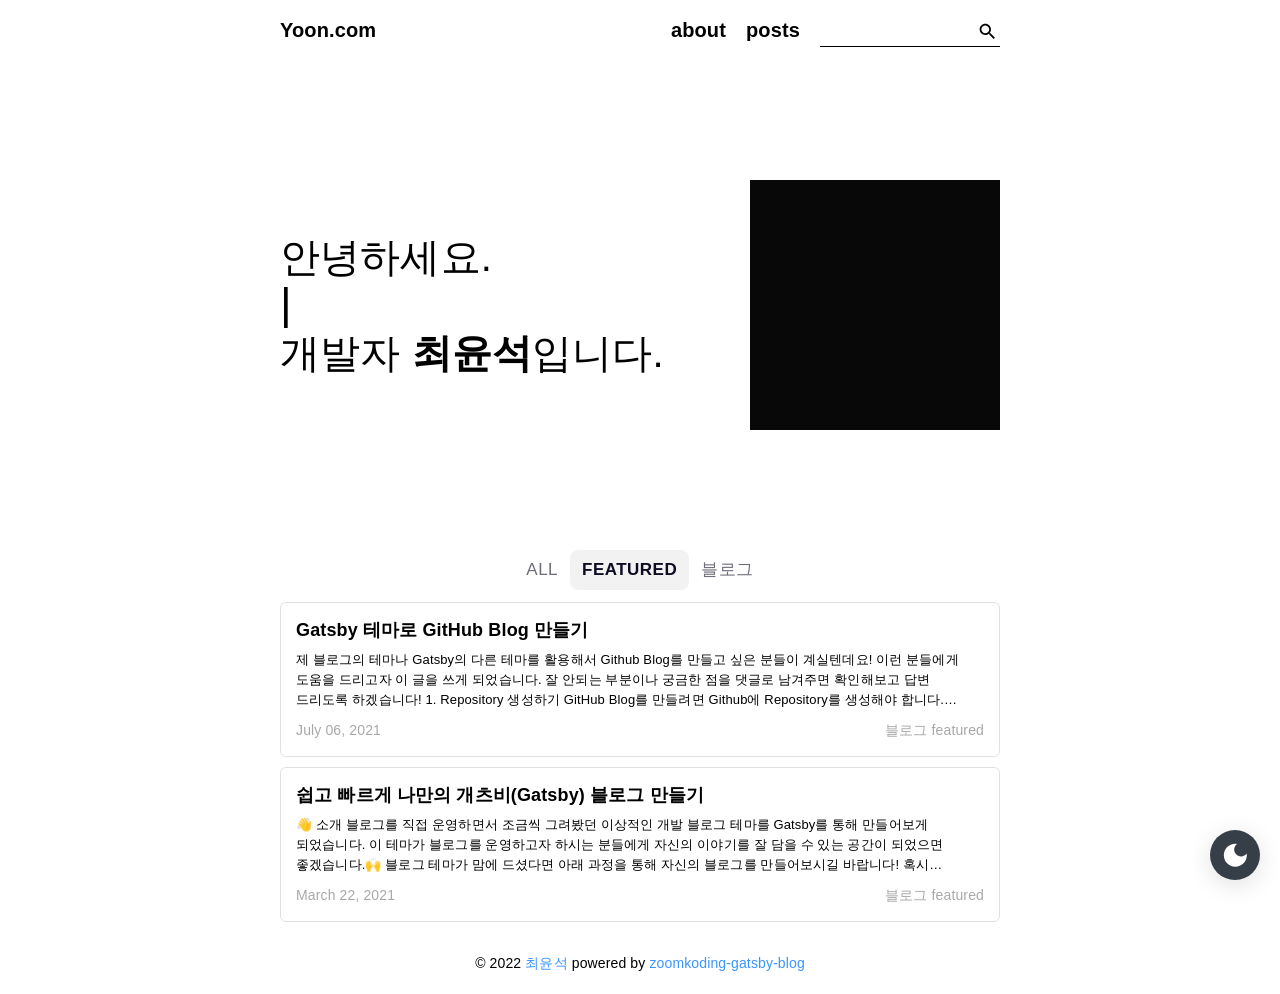
==== commit 9e219eff: "Updates" ====
--- a/index.html
+++ b/index.html
@@ -1,4 +1,4 @@
-<!DOCTYPE html><html lang="en"><head><meta charSet="utf-8"/><meta http-equiv="x-ua-compatible" content="ie=edge"/><meta name="viewport" content="width=device-width, initial-scale=1, shrink-to-fit=no"/><meta data-react-helmet="true" property="og:type" content="website"/><meta data-react-helmet="true" property="og:image" content="/og-image.png"/><meta data-react-helmet="true" property="og:author" content="정진혁"/><meta data-react-helmet="true" property="og:description" content="줌코딩의 개발일기"/><meta data-react-helmet="true" name="description" content="줌코딩의 개발일기"/><meta data-react-helmet="true" property="og:site_title" content="Home"/><meta data-react-helmet="true" property="og:title" content="Home"/><meta data-react-helmet="true" name="viewport" content="initial-scale=1, width=device-width"/><meta name="generator" content="Gatsby 4.9.3"/><style data-href="/styles.853e65090dc89bfbb4ac.css" data-identity="gatsby-global-css">@font-face{font-display:swap;font-family:Montserrat;font-style:normal;font-weight:100;src:local("Montserrat Thin "),local("Montserrat-Thin"),url(/static/montserrat-latin-100-8d7d79679b70dbe27172b6460e7a7910.woff2) format("woff2"),url(/static/montserrat-latin-100-ec38980a9e0119a379e2a9b3dbb1901a.woff) format("woff")}@font-face{font-display:swap;font-family:Montserrat;font-style:italic;font-weight:100;src:local("Montserrat Thin italic"),local("Montserrat-Thinitalic"),url(/static/montserrat-latin-100italic-e279051046ba1286706adc886cf1c96b.woff2) format("woff2"),url(/static/montserrat-latin-100italic-3b325a3173c8207435cd1b76e19bf501.woff) format("woff")}@font-face{font-display:swap;font-family:Montserrat;font-style:normal;font-weight:200;src:local("Montserrat Extra Light "),local("Montserrat-Extra Light"),url(/static/montserrat-latin-200-9d266fbbfa6cab7009bd56003b1eeb67.woff2) format("woff2"),url(/static/montserrat-latin-200-2d8ba08717110d27122e54c34b8a5798.woff) format("woff")}@font-face{font-display:swap;font-family:Montserrat;font-style:italic;font-weight:200;src:local("Montserrat Extra Light italic"),local("Montserrat-Extra Lightitalic"),url(/static/montserrat-latin-200italic-6e5b3756583bb2263eb062eae992735e.woff2) format("woff2"),url(/static/montserrat-latin-200italic-a0d6f343e4b536c582926255367a57da.woff) format("woff")}@font-face{font-display:swap;font-family:Montserrat;font-style:normal;font-weight:300;src:local("Montserrat Light "),local("Montserrat-Light"),url(/static/montserrat-latin-300-00b3e893aab5a8fd632d6342eb72551a.woff2) format("woff2"),url(/static/montserrat-latin-300-ea303695ceab35f17e7d062f30e0173b.woff) format("woff")}@font-face{font-display:swap;font-family:Montserrat;font-style:italic;font-weight:300;src:local("Montserrat Light italic"),local("Montserrat-Lightitalic"),url(/static/montserrat-latin-300italic-56f34ea368f6aedf89583d444bbcb227.woff2) format("woff2"),url(/static/montserrat-latin-300italic-54b0bf2c8c4c12ffafd803be2466a790.woff) format("woff")}@font-face{font-display:swap;font-family:Montserrat;font-style:normal;font-weight:400;src:local("Montserrat Regular "),local("Montserrat-Regular"),url(/static/montserrat-latin-400-b71748ae4f80ec8c014def4c5fa8688b.woff2) format("woff2"),url(/static/montserrat-latin-400-0659a9f4e90db5cf51b50d005bff1e41.woff) format("woff")}@font-face{font-display:swap;font-family:Montserrat;font-style:italic;font-weight:400;src:local("Montserrat Regular italic"),local("Montserrat-Regularitalic"),url(/static/montserrat-latin-400italic-6eed6b4cbb809c6efc7aa7ddad6dbe3e.woff2) format("woff2"),url(/static/montserrat-latin-400italic-7583622cfde30ae49086d18447ab28e7.woff) format("woff")}@font-face{font-display:swap;font-family:Montserrat;font-style:normal;font-weight:500;src:local("Montserrat Medium "),local("Montserrat-Medium"),url(/static/montserrat-latin-500-091b209546e16313fd4f4fc36090c757.woff2) format("woff2"),url(/static/montserrat-latin-500-edd311588712a96bbf435fad264fff62.woff) format("woff")}@font-face{font-display:swap;font-family:Montserrat;font-style:italic;font-weight:500;src:local("Montserrat Medium italic"),local("Montserrat-Mediumitalic"),url(/static/montserrat-latin-500italic-c90ced68b46050061d1a41842d6dfb43.woff2) format("woff2"),url(/static/montserrat-latin-500italic-5146cbfe02b1deea5dffea27a5f2f998.woff) format("woff")}@font-face{font-display:swap;font-family:Montserrat;font-style:normal;font-weight:600;src:local("Montserrat SemiBold "),local("Montserrat-SemiBold"),url(/static/montserrat-latin-600-0480d2f8a71f38db8633b84d8722e0c2.woff2) format("woff2"),url(/static/montserrat-latin-600-b77863a375260a05dd13f86a1cee598f.woff) format("woff")}@font-face{font-display:swap;font-family:Montserrat;font-style:italic;font-weight:600;src:local("Montserrat SemiBold italic"),local("Montserrat-SemiBolditalic"),url(/static/montserrat-latin-600italic-cf46ffb11f3a60d7df0567f8851a1d00.woff2) format("woff2"),url(/static/montserrat-latin-600italic-c4fcfeeb057724724097167e57bd7801.woff) format("woff")}@font-face{font-display:swap;font-family:Montserrat;font-style:normal;font-weight:700;src:local("Montserrat Bold "),local("Montserrat-Bold"),url(/static/montserrat-latin-700-7dbcc8a5ea2289d83f657c25b4be6193.woff2) format("woff2"),url(/static/montserrat-latin-700-99271a835e1cae8c76ef8bba99a8cc4e.woff) format("woff")}@font-face{font-display:swap;font-family:Montserrat;font-style:italic;font-weight:700;src:local("Montserrat Bold italic"),local("Montserrat-Bolditalic"),url(/static/montserrat-latin-700italic-c41ad6bdb4bd504a843d546d0a47958d.woff2) format("woff2"),url(/static/montserrat-latin-700italic-6779372f04095051c62ed36bc1dcc142.woff) format("woff")}@font-face{font-display:swap;font-family:Montserrat;font-style:normal;font-weight:800;src:local("Montserrat ExtraBold "),local("Montserrat-ExtraBold"),url(/static/montserrat-latin-800-db9a3e0ba7eaea32e5f55328ace6cf23.woff2) format("woff2"),url(/static/montserrat-latin-800-4e3c615967a2360f5db87d2f0fd2456f.woff) format("woff")}@font-face{font-display:swap;font-family:Montserrat;font-style:italic;font-weight:800;src:local("Montserrat ExtraBold italic"),local("Montserrat-ExtraBolditalic"),url(/static/montserrat-latin-800italic-bf45bfa14805969eda318973947bc42b.woff2) format("woff2"),url(/static/montserrat-latin-800italic-fe82abb0bcede51bf724254878e0c374.woff) format("woff")}@font-face{font-display:swap;font-family:Montserrat;font-style:normal;font-weight:900;src:local("Montserrat Black "),local("Montserrat-Black"),url(/static/montserrat-latin-900-e66c7edc609e24bacbb705175669d814.woff2) format("woff2"),url(/static/montserrat-latin-900-8211f418baeb8ec880b80ba3c682f957.woff) format("woff")}@font-face{font-display:swap;font-family:Montserrat;font-style:italic;font-weight:900;src:local("Montserrat Black italic"),local("Montserrat-Blackitalic"),url(/static/montserrat-latin-900italic-4454c775e48152c1a72510ceed3603e2.woff2) format("woff2"),url(/static/montserrat-latin-900italic-efcaa0f6a82ee0640b83a0916e6e8d68.woff) format("woff")}.search-input-wrapper{align-items:center;display:none;margin-top:3px;width:180px}@media(min-width:768px){.search-input-wrapper{display:flex}}.search-icon{color:var(--primary-text-color);margin-right:2px}.search-input{height:100%;width:100%}.search-input .MuiAutocomplete-inputRoot{padding-right:0!important}.search-input .MuiInputBase-input{color:var(--primary-text-color)!important;font-family:-apple-system,BlinkMacSystemFont,Segoe UI,Helvetica,Arial,sans-serif,Apple Color Emoji,Segoe UI Emoji;font-size:16px;font-weight:500;padding-bottom:2px!important}.search-input .MuiInput-underline:before{border-bottom-width:1px}.search-input .MuiInput-underline:after,.search-input .MuiInput-underline:before{border-bottom-color:var(--primary-text-color)}.page-header-wrapper{display:flex;height:60px;justify-content:center;width:100%}.page-header-wrapper .page-header{align-items:center;display:flex;justify-content:space-between;max-width:720px;width:100%}.page-header-wrapper .page-header .link{color:var(--primary-text-color);font-size:17px;font-weight:700}@media(min-width:768px){.page-header-wrapper .page-header .link{font-size:20px;font-weight:700}}.page-header-wrapper .page-header .trailing-section{align-items:center;display:flex}.page-header-wrapper .page-header .trailing-section .link{margin-right:10px}@media(min-width:768px){.page-header-wrapper .page-header .trailing-section .link{margin-right:20px}}.page-footer-wrapper{align-items:center;display:flex;height:62px;justify-content:center;margin-top:auto;width:100%}.page-footer-wrapper .page-footer{max-width:720px;text-align:center;width:100%}.page-footer-wrapper .page-footer .link{color:var(--primary-text-color);font-size:20px;font-weight:700;margin-right:20px}.page-footer-wrapper .page-footer a{color:#3a95ff}.dark-mode-button-wrapper{align-items:center;bottom:20px;display:flex;justify-content:center;position:fixed;right:20px}.dark-mode-button{-webkit-backdrop-filter:blur(30px);backdrop-filter:blur(30px);background-color:#363f47!important;border-radius:50px;box-shadow:0 5px 25px rgba(0,0,0,.12);cursor:pointer;height:50px;width:50px;z-index:3}.dark-mode-icon{color:#fff}a,abbr,acronym,address,applet,article,aside,audio,b,big,blockquote,body,canvas,caption,center,cite,code,dd,del,details,dfn,div,dl,dt,em,embed,fieldset,figcaption,figure,footer,form,h1,h2,h3,h4,h5,h6,header,hgroup,html,i,iframe,img,ins,kbd,label,legend,li,mark,menu,nav,object,ol,output,p,pre,q,ruby,s,samp,section,small,span,strike,strong,sub,summary,sup,table,tbody,td,tfoot,th,thead,time,tr,tt,u,ul,var,video{border:0;font-size:100%;font:inherit;margin:0;padding:0;vertical-align:baseline}article,aside,details,figcaption,figure,footer,header,hgroup,menu,nav,section{display:block}body{line-height:1}ol,ul{list-style:none}blockquote,q{quotes:none}blockquote:after,blockquote:before,q:after,q:before{content:"";content:none}table{border-collapse:collapse;border-spacing:0}a{outline:none;text-decoration:none}html{--background-color:#fff;--primary-text-color:#000;--secondary-text-color:#9e9e9e;--content-text-color:#37352f;--button-background-color:#f3f3f4;--button-text-color:#363f47;--tab-text-color:#6e6d7a;--tab-hover-text-color:#0d0c22;--tab-selected-background-color:rgba(13,12,34,.05);--bio-link-icon-color:rgba(0,0,0,.54);--about-link-icon-color:#a8a8a8;--chip-background-color:#f3f3f4;--link-text-color:rgba(55,53,47,.7);--post-card-border-color:rgba(0,0,0,.12);--markdown-table-even-cell-background-color:#f6f8fa;--markdown-table-border-color:#dfe2e5;--markdown-blockquote-border-color:#dfe2e5;--markdown-border-color:#e1e4e8}html[data-theme=dark]{--background-color:#232326;--primary-text-color:#e6e6e6;--secondary-text-color:#768390;--content-text-color:#e6e6e6;--button-background-color:#444c56;--button-text-color:#363f47;--tab-text-color:#768390;--tab-hover-text-color:#acbac7;--tab-selected-background-color:#373e47;--chip-background-color:#323a42;--bio-link-icon-color:#e6e6e6;--about-link-icon-color:#a8a8a8;--link-text-color:#90b0ec;--post-card-border-color:#363f47;--markdown-table-even-cell-background-color:#2d333b;--markdown-table-border-color:#444c56;--markdown-blockquote-border-color:#4f5864;--markdown-border-color:#e1e4e8}*{-webkit-appearance:none;appearance:none;box-sizing:border-box}html{font-size:14px;height:100%;overflow-y:scroll;width:100%}body{background-color:var(--background-color)!important}a{color:var(--link-text-color)}.page-wrapper{-webkit-font-smoothing:antialiased;-moz-osx-font-smoothing:grayscale;color:var(--primary-text-color);font-family:-apple-system,BlinkMacSystemFont,Segoe UI,Helvetica,Arial,sans-serif,Apple Color Emoji,Segoe UI Emoji;justify-content:center;min-height:100vh;padding-left:15px;padding-right:15px;word-break:keep-all}.page-wrapper,.page-wrapper .page-content{align-items:center;display:flex;flex-direction:column;width:100%}.page-wrapper .page-content{max-width:720px}.icon{color:var(--about-link-icon-color);font-size:20px}.social-links .icon{color:var(--bio-link-icon-color);font-size:30px}@-webkit-keyframes blinking-cursor{0%{opacity:0}50%{opacity:1}to{opacity:0}}@keyframes blinking-cursor{0%{opacity:0}50%{opacity:1}to{opacity:0}}.bio{color:var(--primary-text-color);display:flex;flex-direction:column;justify-content:space-between;margin-bottom:120px;margin-top:120px;width:100%}@media(min-width:768px){.bio{align-items:center;flex-direction:row}}.bio .introduction{display:flex;flex-direction:column;word-break:keep-all}.bio .introduction .react-rotating-text-cursor{-webkit-animation:blinking-cursor .8s cubic-bezier(.68,.01,.01,.99) 0s infinite;animation:blinking-cursor .8s cubic-bezier(.68,.01,.01,.99) 0s infinite}.bio .introduction strong{display:inline-block;font-weight:600}.bio .introduction.korean{font-size:32px;font-weight:100;line-height:1.2}.bio .introduction.korean .title .react-rotating-text-cursor{font-size:35px;line-height:35px}@media(min-width:768px){.bio .introduction.korean{font-size:40px}.bio .introduction.korean .title .react-rotating-text-cursor{font-size:45px;line-height:45px}}.bio .introduction.english{font-family:montserrat;font-size:25px;line-height:1.2}@media(min-width:768px){.bio .introduction.english{font-size:45px}}.bio .introduction.english .name{font-size:35px;font-weight:600}.bio .introduction.english .job{font-size:35px}.bio .introduction.english .description{font-size:20px;font-weight:200;margin-top:8px}.bio .introduction.english .social-links{display:flex;margin-top:20px}.bio .thumbnail-wrapper{display:none}@media(min-width:768px){.bio .thumbnail-wrapper{display:block}}.section-header-wrapper{display:flex;justify-content:center;margin-bottom:32px;width:100%}.section-header-wrapper .section-header{border-bottom:4px solid var(--primary-text-color);color:var(--primary-text-color);font-size:30px;font-weight:700;padding-bottom:5px}.timestamp-section{align-items:center;display:flex;flex-direction:column;justify-content:center;margin-bottom:50px;width:100%;word-break:keep-all}.timestamp-section .body{padding:0 10px;width:100%}.timestamp-section .body .timestamp{border-left:2px solid #bdbdbd;display:flex;font-size:18px;font-weight:400;justify-items:center;margin-left:5px;padding:10px 0;width:100%}.timestamp-section .body .timestamp:first-child{padding-top:7px}.timestamp-section .body .timestamp:last-child{padding-bottom:7px}.timestamp-section .body .timestamp:before{align-self:center;background-color:var(--background-color);border:2px solid #828282;border-radius:10px;content:"";height:10px;left:-1px;position:relative;-webkit-transform:translatex(-50%);transform:translatex(-50%);width:10px}.timestamp-section .body .timestamp .date{align-self:center;color:#828282;margin-left:5px;margin-right:5px;min-width:115px;width:115px}@media(min-width:768px){.timestamp-section .body .timestamp .date{min-width:200px;width:200px}}.timestamp-section .body .timestamp .activity{line-height:23px;width:100%}.project-section{align-items:center;justify-content:center}.project-section,.project-section .project{display:flex;flex-direction:column;width:100%}.project-section .project{margin-bottom:30px;padding:15px}.project-section .project .head{font-size:20px;font-weight:700;line-height:30px;margin-bottom:10px}.project-section .project .body{display:flex;flex-direction:column;width:100%}.project-section .project .body .thumbnail{margin-bottom:10px;width:100%}.project-section .project .body .tech-stack{display:flex;margin-bottom:10px}.project-section .project .body .tech-stack .tech{background-color:var(--chip-background-color);border-radius:10px;font-size:15px;font-weight:500;margin-right:5px;padding:5px 7px}.project-section .project .body .description{font-size:16px;font-weight:400;line-height:1.4}@media(min-width:768px){.project-section .project .body{flex-direction:column}.project-section .project .body .content{margin-top:0}}.post-header{border-bottom:1px solid var(--post-card-border-color);display:flex;flex-direction:column;justify-content:center;margin-bottom:40px;margin-top:20px;padding-bottom:10px;width:100%;word-break:keep-all}.post-header .emoji{font-size:78px;margin-bottom:20px}.post-header .categories{margin-bottom:5px}.post-header .categories .category{color:var(--primary-text-color);font-weight:600;margin-right:4px}.post-header .categories .category:hover{text-decoration:underline}.post-header .title{color:var(--primary-text-color);font-size:32px;font-weight:600;line-height:1.3;margin-bottom:6px}.post-header .info{color:var(--secondary-text-color);display:flex;flex-wrap:wrap;font-size:16px;font-weight:500;line-height:1.5;width:100%}.post-header .info .author{margin-right:4px}.post-header .info strong{color:var(--primary-text-color);font-weight:600}.post-navigator{-webkit-column-gap:1.4%;column-gap:1.4%;display:grid;grid-template-columns:49.3% 49.3%;width:100%}.post-navigator .post-card{border:1px solid var(--post-card-border-color);border-radius:6px;color:var(--primary-text-color);cursor:pointer;display:flex;flex-direction:column;padding:15px;transition:-webkit-transform .2s;transition:transform .2s;transition:transform .2s,-webkit-transform .2s;width:100%}.post-navigator .post-card:hover .title{text-decoration:underline}.post-navigator .post-card.prev{margin-right:auto}.post-navigator .post-card.next{margin-left:auto}.post-navigator .post-card .direction{color:gray;font-size:14px;font-weight:500;margin-bottom:5px}.post-navigator .post-card .title{font-size:16px;font-weight:600;line-height:1.4;margin-bottom:7px}.markdown .octicon{fill:currentColor;display:inline-block;vertical-align:text-bottom}.markdown .anchor{float:left;line-height:1;margin-left:-20px;padding-right:4px}.markdown .anchor:focus{outline:none}.markdown h1 .octicon-link,.markdown h2 .octicon-link,.markdown h3 .octicon-link,.markdown h4 .octicon-link,.markdown h5 .octicon-link,.markdown h6 .octicon-link{color:#1b1f23;vertical-align:middle;visibility:hidden}.markdown h1:hover .anchor,.markdown h2:hover .anchor,.markdown h3:hover .anchor,.markdown h4:hover .anchor,.markdown h5:hover .anchor,.markdown h6:hover .anchor{text-decoration:none}.markdown h1:hover .anchor .octicon-link,.markdown h2:hover .anchor .octicon-link,.markdown h3:hover .anchor .octicon-link,.markdown h4:hover .anchor .octicon-link,.markdown h5:hover .anchor .octicon-link,.markdown h6:hover .anchor .octicon-link{visibility:visible}.markdown h1:hover .anchor .octicon-link:before,.markdown h2:hover .anchor .octicon-link:before,.markdown h3:hover .anchor .octicon-link:before,.markdown h4:hover .anchor .octicon-link:before,.markdown h5:hover .anchor .octicon-link:before,.markdown h6:hover .anchor .octicon-link:before{background-image:url("data:image/svg+xml;charset=utf-8,%3Csvg xmlns='http://www.w3.org/2000/svg' width='16' height='16' aria-hidden='true' viewBox='0 0 16 16'%3E%3Cpath fill-rule='evenodd' d='M4 9h1v1H4c-1.5 0-3-1.69-3-3.5S2.55 3 4 3h4c1.45 0 3 1.69 3 3.5 0 1.41-.91 2.72-2 3.25V8.59c.58-.45 1-1.27 1-2.09C10 5.22 8.98 4 8 4H4c-.98 0-2 1.22-2 2.5S3 9 4 9zm9-3h-1v1h1c1 0 2 1.22 2 2.5S13.98 12 13 12H9c-.98 0-2-1.22-2-2.5 0-.83.42-1.64 1-2.09V6.25c-1.09.53-2 1.84-2 3.25C6 11.31 7.55 13 9 13h4c1.45 0 3-1.69 3-3.5S14.5 6 13 6z'/%3E%3C/svg%3E");content:" ";display:inline-block;height:16px;width:16px}.markdown{-ms-text-size-adjust:100%;-webkit-text-size-adjust:100%;word-wrap:break-word;color:var(--content-text-color);font-family:-apple-system,BlinkMacSystemFont,Segoe UI,Helvetica,Arial,sans-serif,Apple Color Emoji,Segoe UI Emoji;font-size:16px;font-weight:500;line-height:1.5}.markdown details{display:block}.markdown summary{display:list-item}.markdown a{background-color:initial}.markdown a:active,.markdown a:hover{outline-width:0}.markdown strong{font-weight:inherit;font-weight:bolder}.markdown h1{margin:.67em 0}.markdown img{border-style:none}.markdown code,.markdown kbd,.markdown pre{font-family:monospace,monospace;font-size:1em}.markdown hr{box-sizing:initial;overflow:visible}.markdown input{font:inherit;margin:0;overflow:visible}.markdown [type=checkbox]{box-sizing:border-box;padding:0}.markdown *{box-sizing:border-box}.markdown input{font-family:inherit;font-size:inherit;line-height:inherit}.markdown a{border-bottom:.05em solid;border-color:var(--link-text-color);color:var(--link-text-color);text-decoration:none}.markdown a.anchor{border-bottom:none}.markdown strong{font-weight:700}.markdown hr{background:transparent;border-bottom:1px solid var(--markdown-blockquote-border-color);height:0;margin:15px 0;overflow:hidden}.markdown hr:after,.markdown hr:before{content:"";display:table}.markdown hr:after{clear:both}.markdown table{border-collapse:collapse;border-spacing:0}.markdown td,.markdown th{padding:0}.markdown details summary{cursor:pointer}.markdown h1,.markdown h2,.markdown h3,.markdown h4,.markdown h5,.markdown h6{margin-bottom:0;margin-top:0}.markdown h1{font-size:32px}.markdown h1,.markdown h2{font-weight:600}.markdown h2{font-size:24px}.markdown h3{font-size:20px}.markdown h3,.markdown h4{font-weight:600}.markdown h4{font-size:16px}.markdown h5{font-size:14px}.markdown h5,.markdown h6{font-weight:600}.markdown h6{font-size:12px}.markdown p{margin-bottom:10px;margin-top:0}.markdown blockquote{margin:0}.markdown ol,.markdown ul{margin-bottom:0;margin-top:0;padding-left:0}.markdown ol ol,.markdown ul ol{list-style-type:lower-roman}.markdown ol ol ol,.markdown ol ul ol,.markdown ul ol ol,.markdown ul ul ol{list-style-type:lower-alpha}.markdown dd{margin-left:0}.markdown code,.markdown pre{font-family:SFMono-Regular,Consolas,Liberation Mono,Menlo,monospace;font-size:12px}.markdown code.language-text{border-radius:3px;font-size:85%;padding:.2em .4em}.markdown :not(pre)>code.language-text{background:hsla(44,6%,50%,.15);color:#eb5757;overflow-wrap:break-word}.markdown pre{margin-bottom:0;margin-top:0}.markdown input::-webkit-inner-spin-button,.markdown input::-webkit-outer-spin-button{-webkit-appearance:none;appearance:none;margin:0}.markdown :checked+.radio-label{border-color:#0366d6;position:relative;z-index:1}.markdown .border{border:1px solid var(--markdown-border-color)!important}.markdown .border-0{border:0!important}.markdown .border-bottom{border-bottom:1px solid var(--markdown-border-color)!important}.markdown .rounded-1{border-radius:3px!important}.markdown .bg-white{background-color:transparent!important}.markdown .bg-gray-light{background-color:#fafbfc!important}.markdown .text-gray-light{color:#6a737d!important}.markdown .pl-3,.markdown .px-3{padding-left:16px!important}.markdown .px-3{padding-right:16px!important}.markdown .f6{font-size:12px!important}.markdown .lh-condensed{line-height:1.25!important}.markdown .text-bold{font-weight:600!important}.markdown .pl-c{color:#6a737d}.markdown .pl-c1,.markdown .pl-s .pl-v{color:#005cc5}.markdown .pl-e,.markdown .pl-en{color:#6f42c1}.markdown .pl-s .pl-s1,.markdown .pl-smi{color:#24292e}.markdown .pl-ent{color:#22863a}.markdown .pl-k{color:#d73a49}.markdown .pl-pds,.markdown .pl-s,.markdown .pl-s .pl-pse .pl-s1,.markdown .pl-sr,.markdown .pl-sr .pl-cce,.markdown .pl-sr .pl-sra,.markdown .pl-sr .pl-sre{color:#032f62}.markdown .pl-smw,.markdown .pl-v{color:#e36209}.markdown .pl-bu{color:#b31d28}.markdown .pl-ii{background-color:#b31d28;color:#fafbfc}.markdown .pl-c2{background-color:#d73a49;color:#fafbfc}.markdown .pl-c2:before{content:"^M"}.markdown .pl-sr .pl-cce{color:#22863a;font-weight:700}.markdown .pl-ml{color:#735c0f}.markdown .pl-mh,.markdown .pl-mh .pl-en,.markdown .pl-ms{color:#005cc5;font-weight:700}.markdown .pl-mi{color:#24292e;font-style:italic}.markdown .pl-mb{color:#24292e;font-weight:700}.markdown .pl-md{background-color:#ffeef0;color:#b31d28}.markdown .pl-mi1{background-color:#f0fff4;color:#22863a}.markdown .pl-mc{background-color:#ffebda;color:#e36209}.markdown .pl-mi2{background-color:#005cc5;color:#f6f8fa}.markdown .pl-mdr{color:#6f42c1;font-weight:700}.markdown .pl-ba{color:#586069}.markdown .pl-sg{color:#959da5}.markdown .pl-corl{color:#032f62;text-decoration:underline}.markdown .mb-0{margin-bottom:0!important}.markdown .my-2{margin-bottom:8px!important;margin-top:8px!important}.markdown .pl-0{padding-left:0!important}.markdown .py-0{padding-bottom:0!important;padding-top:0!important}.markdown .pl-1{padding-left:4px!important}.markdown .pl-2{padding-left:8px!important}.markdown .py-2{padding-bottom:8px!important;padding-top:8px!important}.markdown .pl-3{padding-left:16px!important}.markdown .pl-4{padding-left:24px!important}.markdown .pl-5{padding-left:32px!important}.markdown .pl-6{padding-left:40px!important}.markdown .pl-7{padding-left:48px!important}.markdown .pl-8{padding-left:64px!important}.markdown .pl-9{padding-left:80px!important}.markdown .pl-10{padding-left:96px!important}.markdown .pl-11{padding-left:112px!important}.markdown .pl-12{padding-left:128px!important}.markdown hr{border-bottom-color:#eee}.markdown kbd{background-color:#fafbfc;border:1px solid #d1d5da;border-radius:3px;box-shadow:inset 0 -1px 0 #d1d5da;color:#444d56;display:inline-block;font:11px SFMono-Regular,Consolas,Liberation Mono,Menlo,monospace;line-height:10px;padding:3px 5px;vertical-align:middle}.markdown:after,.markdown:before{content:"";display:table}.markdown:after{clear:both}.markdown>:first-child{margin-top:0!important}.markdown>:last-child{margin-bottom:0!important}.markdown a:not([href]){color:inherit;text-decoration:none}.markdown blockquote,.markdown details,.markdown dl,.markdown ol,.markdown p,.markdown pre,.markdown table,.markdown ul{margin-bottom:16px;margin-top:0}.markdown hr{background-color:var(--markdown-border-color);border:0;height:.25em;margin:24px 0;padding:0}.markdown blockquote{border-left:.25em solid var(--markdown-blockquote-border-color);color:#6a737d;padding:0 1em}.markdown blockquote>:first-child{margin-top:0}.markdown blockquote>:last-child{margin-bottom:0}.markdown h1,.markdown h2,.markdown h3,.markdown h4,.markdown h5,.markdown h6{font-weight:600;line-height:1.25;margin-bottom:16px;margin-top:24px}.markdown h1{font-size:2em}.markdown h2{font-size:1.5em}.markdown h3{font-size:1.25em}.markdown h4{font-size:1em}.markdown h5{font-size:.875em}.markdown h6{color:#6a737d;font-size:.85em}.markdown ol,.markdown ul{padding-left:2em}.markdown ol ol,.markdown ol ul,.markdown ul ol,.markdown ul ul{margin-bottom:0;margin-top:0}.markdown ol{list-style-type:decimal}.markdown ul{list-style-type:disc}.markdown li{word-wrap:break-all;display:list-item;text-align:-webkit-match-parent}.markdown li>p{margin-top:16px}.markdown li+li{margin-top:.25em}.markdown dl{padding:0}.markdown dl dt{font-size:1em;font-style:italic;font-weight:600;margin-top:16px;padding:0}.markdown dl dd{margin-bottom:16px;padding:0 16px}.markdown table{display:block;overflow:auto;width:100%}.markdown table th{font-weight:600}.markdown table td,.markdown table th{border:1px solid var(--markdown-table-border-color);padding:6px 13px}.markdown table tr{border-top:1px solid var(--markdown-table-border-color)}.markdown table tr:nth-child(2n){background-color:var(--markdown-table-even-cell-background-color)}.markdown img{background-color:transparent;box-sizing:initial;display:block;margin:0 auto;max-width:100%}.markdown img[align=right]{padding-left:20px}.markdown img[align=left]{padding-right:20px}.markdown code{background-color:rgba(27,31,35,.05);border-radius:3px;font-size:85%;margin:0;padding:.2em .4em}.markdown pre{word-wrap:normal}.markdown pre>code{background:transparent;border:0;font-size:100%;margin:0;padding:0;white-space:pre;word-break:normal}.markdown .highlight{margin-bottom:16px}.markdown .highlight pre{margin-bottom:0;word-break:normal}.markdown .highlight pre,.markdown pre{background-color:#f6f8fa;border-radius:3px;font-size:85%;line-height:1.45;overflow:auto;padding:16px}.markdown pre code{word-wrap:normal;background-color:initial;border:0;display:inline;line-height:inherit;margin:0;max-width:auto;overflow:visible;padding:0}.markdown .commit-tease-sha{color:#444d56;display:inline-block;font-family:SFMono-Regular,Consolas,Liberation Mono,Menlo,monospace;font-size:90%}.markdown .full-commit .btn-outline:not(:disabled):hover{border-color:#005cc5;color:#005cc5}.markdown .blob-wrapper{overflow-x:auto;overflow-y:hidden}.markdown .blob-wrapper-embedded{max-height:240px;overflow-y:auto}.markdown .blob-num{color:rgba(27,31,35,.3);cursor:pointer;font-family:SFMono-Regular,Consolas,Liberation Mono,Menlo,monospace;font-size:12px;line-height:20px;min-width:50px;padding-left:10px;padding-right:10px;text-align:right;-webkit-user-select:none;-ms-user-select:none;user-select:none;vertical-align:top;white-space:nowrap;width:1%}.markdown .blob-num:hover{color:rgba(27,31,35,.6)}.markdown .blob-num:before{content:attr(data-line-number)}.markdown .blob-code{line-height:20px;padding-left:10px;padding-right:10px;position:relative;vertical-align:top}.markdown .blob-code-inner{word-wrap:normal;color:#24292e;font-family:SFMono-Regular,Consolas,Liberation Mono,Menlo,monospace;font-size:12px;overflow:visible;white-space:pre}.markdown .pl-token.active,.markdown .pl-token:hover{background:#ffea7f;cursor:pointer}.markdown .tab-size[data-tab-size="1"]{-o-tab-size:1;tab-size:1}.markdown .tab-size[data-tab-size="2"]{-o-tab-size:2;tab-size:2}.markdown .tab-size[data-tab-size="3"]{-o-tab-size:3;tab-size:3}.markdown .tab-size[data-tab-size="4"]{-o-tab-size:4;tab-size:4}.markdown .tab-size[data-tab-size="5"]{-o-tab-size:5;tab-size:5}.markdown .tab-size[data-tab-size="6"]{-o-tab-size:6;tab-size:6}.markdown .tab-size[data-tab-size="7"]{-o-tab-size:7;tab-size:7}.markdown .tab-size[data-tab-size="8"]{-o-tab-size:8;tab-size:8}.markdown .tab-size[data-tab-size="9"]{-o-tab-size:9;tab-size:9}.markdown .tab-size[data-tab-size="10"]{-o-tab-size:10;tab-size:10}.markdown .tab-size[data-tab-size="11"]{-o-tab-size:11;tab-size:11}.markdown .tab-size[data-tab-size="12"]{-o-tab-size:12;tab-size:12}.markdown .task-list-item{list-style-type:none}.markdown .task-list-item+.task-list-item{margin-top:3px}.markdown .task-list-item input{margin:0 .2em .25em -1.6em;vertical-align:middle}.markdown .table-of-contents{align-items:flex-start;display:flex;flex-direction:column;justify-content:center;position:fixed;right:0;top:75px;width:340px}@media(max-width:1300px){.markdown .table-of-contents{display:none}}.markdown .table-of-contents ul{cursor:pointer;list-style-type:none}.markdown .table-of-contents ul li a{border-bottom:none;color:var(--secondary-text-color);font-size:14px;height:30px;padding:6px 2px;width:100%}.markdown .table-of-contents ul p{margin:0}.markdown .gatsby-resp-image-wrapper{display:flex!important;justify-content:center!important;max-height:560px!important;width:100%!important}.markdown .gatsby-resp-image-wrapper img{height:auto!important;max-height:560px!important;max-width:100%!important;position:relative!important;width:auto!important}.markdown .gatsby-resp-image-wrapper+em{color:#6a737d;display:block;font-size:15px;font-style:italic;text-align:center}code[class*=language-],pre[class*=language-]{word-wrap:normal;background:none;color:#ccc;font-family:Consolas,Monaco,Andale Mono,Ubuntu Mono,monospace;font-size:1em;-webkit-hyphens:none;-ms-hyphens:none;hyphens:none;line-height:1.5;-o-tab-size:4;tab-size:4;text-align:left;white-space:pre;word-break:normal;word-spacing:normal}pre[class*=language-]{margin:.5em 0;overflow:auto;padding:1em}:not(pre)>code[class*=language-],pre[class*=language-]{background:#2d2d2d}:not(pre)>code[class*=language-]{border-radius:.3em;padding:.1em;white-space:normal}.token.block-comment,.token.cdata,.token.comment,.token.doctype,.token.prolog{color:#999}.token.punctuation{color:#ccc}.token.attr-name,.token.deleted,.token.namespace,.token.tag{color:#e2777a}.token.function-name{color:#6196cc}.token.boolean,.token.function,.token.number{color:#f08d49}.token.class-name,.token.constant,.token.property,.token.symbol{color:#f8c555}.token.atrule,.token.builtin,.token.important,.token.keyword,.token.selector{color:#cc99cd}.token.attr-value,.token.char,.token.regex,.token.string,.token.variable{color:#7ec699}.token.entity,.token.operator,.token.url{color:#67cdcc}.token.bold,.token.important{font-weight:700}.token.italic{font-style:italic}.token.entity{cursor:help}.token.inserted{color:green}.post-content{margin-bottom:20px;width:100%}.category-page-header-wrapper,.post-content{display:flex;flex-direction:column;justify-content:center}.category-page-header-wrapper{align-items:center;margin-bottom:30px;margin-top:30px}.category-page-header-wrapper .category-page-title{border-bottom:3px solid var(--primary-text-color);font-size:40px;font-weight:700;margin-bottom:15px;padding-bottom:7px;text-align:center;width:-webkit-fit-content;width:-moz-fit-content;width:fit-content}.category-page-header-wrapper .category-page-subtitle{font-size:20px;font-weight:500;padding-bottom:10px;text-align:center}.post-card-wrapper{display:flex;justify-content:center;min-height:150px;width:100%}.post-card-wrapper .post-card{border:1px solid var(--post-card-border-color);border-radius:6px;color:var(--primary-text-color);cursor:pointer;display:flex;flex-direction:column;height:100%;margin-bottom:15px;max-width:720px;padding:15px;transition:-webkit-transform .2s;transition:transform .2s;transition:transform .2s,-webkit-transform .2s;width:100%}.post-card-wrapper .post-card:hover .title{text-decoration:underline}@media(min-width:768px){.post-card-wrapper .post-card{margin-bottom:0}}.post-card-wrapper .post-card .title{font-size:18px;font-weight:600;line-height:1.4;margin-bottom:7px}.post-card-wrapper .post-card .description{-webkit-line-clamp:3;-webkit-box-orient:vertical;color:var(--primary-text-color);display:-webkit-box;font-size:13px;line-height:20px;margin-bottom:10px;overflow:hidden;text-overflow:ellipsis}.post-card-wrapper .post-card .info{color:var(--about-link-icon-color);display:flex;font-size:14px;justify-content:space-between;margin-top:auto}.post-card-wrapper .post-card .info .categories{display:flex}.post-card-wrapper .post-card .info .categories .category{margin-left:4px}.post-card-wrapper .post-card .info .categories .category:hover{text-decoration:underline}.post-card-column-wrapper{display:flex;justify-content:center;width:100%}.post-card-column-wrapper .post-card-column{align-items:center;display:flex;flex-direction:column;width:100%}.post-card-column-wrapper .post-card-column .post-card-wrapper{margin-bottom:10px}.post-card-column-wrapper .post-card-column .more-post-card-button{background-color:var(--button-background-color);color:var(--tab-hover-text-color);font-size:15px;font-weight:500;height:40px}.post-tabs-wrapper{align-self:flex-start;display:flex;flex-direction:column;justify-content:center;top:0;width:100%}.post-tabs-wrapper .post-tabs{display:flex;height:40px;justify-content:center;margin-bottom:12px;max-width:760px;width:100%}.post-tabs-wrapper .post-tabs .mui-tabs .MuiTab-root{color:var(--tab-text-color);font-family:-apple-system,BlinkMacSystemFont,Segoe UI,Helvetica,Arial,sans-serif,Apple Color Emoji,Segoe UI Emoji;font-size:17px;font-weight:500;height:40px;min-height:auto;min-width:auto;padding:10px 12px;transition:all .2s ease}.post-tabs-wrapper .post-tabs .mui-tabs .Mui-selected,.post-tabs-wrapper .post-tabs .mui-tabs .MuiTab-root :hover{color:var(--tab-hover-text-color);transition:all .2s ease}.post-tabs-wrapper .post-tabs .mui-tabs .Mui-selected{background-color:var(--tab-selected-background-color);border-radius:8px;font-weight:600}.post-tabs-wrapper .post-tabs .mui-tabs .MuiTabScrollButton-root{height:40px;width:20px}.post-tabs-wrapper .post-tabs .mui-tabs .MuiTabs-scrollable{height:40px}.post-tabs-wrapper .post-tabs .mui-tabs .MuiTabs-indicator{display:none}</style><style data-emotion="css-global o6gwfi">html{-webkit-font-smoothing:antialiased;-moz-osx-font-smoothing:grayscale;box-sizing:border-box;-webkit-text-size-adjust:100%;}*,*::before,*::after{box-sizing:inherit;}strong,b{font-weight:700;}body{margin:0;color:rgba(0, 0, 0, 0.87);font-family:"Roboto","Helvetica","Arial",sans-serif;font-weight:400;font-size:1rem;line-height:1.5;letter-spacing:0.00938em;background-color:#fff;}@media print{body{background-color:#fff;}}body::backdrop{background-color:#fff;}</style><style data-emotion="css-global 1prfaxn">@-webkit-keyframes mui-auto-fill{from{display:block;}}@keyframes mui-auto-fill{from{display:block;}}@-webkit-keyframes mui-auto-fill-cancel{from{display:block;}}@keyframes mui-auto-fill-cancel{from{display:block;}}</style><style data-emotion="css 1l6di18 feqhe6 11tfndm mnn31 vubbuv orq8zk oqr85h 12qnib k008qs 1q2h7u5 ttwr4n 1yxmbwk 6flbmm">.css-1l6di18.Mui-focused .MuiAutocomplete-clearIndicator{visibility:visible;}@media (pointer: fine){.css-1l6di18:hover .MuiAutocomplete-clearIndicator{visibility:visible;}}.css-1l6di18 .MuiAutocomplete-tag{margin:3px;max-width:calc(100% - 6px);}.css-1l6di18 .MuiAutocomplete-inputRoot{-webkit-box-flex-wrap:wrap;-webkit-flex-wrap:wrap;-ms-flex-wrap:wrap;flex-wrap:wrap;}.MuiAutocomplete-hasPopupIcon.css-1l6di18 .MuiAutocomplete-inputRoot,.MuiAutocomplete-hasClearIcon.css-1l6di18 .MuiAutocomplete-inputRoot{padding-right:30px;}.MuiAutocomplete-hasPopupIcon.MuiAutocomplete-hasClearIcon.css-1l6di18 .MuiAutocomplete-inputRoot{padding-right:56px;}.css-1l6di18 .MuiAutocomplete-inputRoot .MuiAutocomplete-input{width:0;min-width:30px;}.css-1l6di18 .MuiInput-root{padding-bottom:1px;}.css-1l6di18 .MuiInput-root .MuiInput-input{padding:4px 4px 4px 0px;}.css-1l6di18 .MuiInput-root.MuiInputBase-sizeSmall .MuiInput-input{padding:2px 4px 3px 0;}.css-1l6di18 .MuiOutlinedInput-root{padding:9px;}.MuiAutocomplete-hasPopupIcon.css-1l6di18 .MuiOutlinedInput-root,.MuiAutocomplete-hasClearIcon.css-1l6di18 .MuiOutlinedInput-root{padding-right:39px;}.MuiAutocomplete-hasPopupIcon.MuiAutocomplete-hasClearIcon.css-1l6di18 .MuiOutlinedInput-root{padding-right:65px;}.css-1l6di18 .MuiOutlinedInput-root .MuiAutocomplete-input{padding:7.5px 4px 7.5px 6px;}.css-1l6di18 .MuiOutlinedInput-root .MuiAutocomplete-endAdornment{right:9px;}.css-1l6di18 .MuiOutlinedInput-root.MuiInputBase-sizeSmall{padding:6px;}.css-1l6di18 .MuiOutlinedInput-root.MuiInputBase-sizeSmall .MuiAutocomplete-input{padding:2.5px 4px 2.5px 6px;}.css-1l6di18 .MuiFilledInput-root{padding-top:19px;padding-left:8px;}.MuiAutocomplete-hasPopupIcon.css-1l6di18 .MuiFilledInput-root,.MuiAutocomplete-hasClearIcon.css-1l6di18 .MuiFilledInput-root{padding-right:39px;}.MuiAutocomplete-hasPopupIcon.MuiAutocomplete-hasClearIcon.css-1l6di18 .MuiFilledInput-root{padding-right:65px;}.css-1l6di18 .MuiFilledInput-root .MuiFilledInput-input{padding:7px 4px;}.css-1l6di18 .MuiFilledInput-root .MuiAutocomplete-endAdornment{right:9px;}.css-1l6di18 .MuiFilledInput-root.MuiInputBase-sizeSmall{padding-bottom:1px;}.css-1l6di18 .MuiFilledInput-root.MuiInputBase-sizeSmall .MuiFilledInput-input{padding:2.5px 4px;}.css-1l6di18 .MuiInputBase-hiddenLabel{padding-top:8px;}.css-1l6di18 .MuiAutocomplete-input{-webkit-box-flex:1;-webkit-flex-grow:1;-ms-flex-positive:1;flex-grow:1;text-overflow:ellipsis;opacity:1;}.css-feqhe6{display:-webkit-inline-box;display:-webkit-inline-flex;display:-ms-inline-flexbox;display:inline-flex;-webkit-flex-direction:column;-ms-flex-direction:column;flex-direction:column;position:relative;min-width:0;padding:0;margin:0;border:0;vertical-align:top;width:100%;}.css-11tfndm{font-family:"Roboto","Helvetica","Arial",sans-serif;font-weight:400;font-size:1rem;line-height:1.4375em;letter-spacing:0.00938em;color:rgba(0, 0, 0, 0.87);box-sizing:border-box;position:relative;cursor:text;display:-webkit-inline-box;display:-webkit-inline-flex;display:-ms-inline-flexbox;display:inline-flex;-webkit-align-items:center;-webkit-box-align:center;-ms-flex-align:center;align-items:center;width:100%;position:relative;}.css-11tfndm.Mui-disabled{color:rgba(0, 0, 0, 0.38);cursor:default;}label+.css-11tfndm{margin-top:16px;}.css-11tfndm:after{border-bottom:2px solid #1976d2;left:0;bottom:0;content:"";position:absolute;right:0;-webkit-transform:scaleX(0);-moz-transform:scaleX(0);-ms-transform:scaleX(0);transform:scaleX(0);-webkit-transition:-webkit-transform 200ms cubic-bezier(0.0, 0, 0.2, 1) 0ms;transition:transform 200ms cubic-bezier(0.0, 0, 0.2, 1) 0ms;pointer-events:none;}.css-11tfndm.Mui-focused:after{-webkit-transform:scaleX(1);-moz-transform:scaleX(1);-ms-transform:scaleX(1);transform:scaleX(1);}.css-11tfndm.Mui-error:after{border-bottom-color:#d32f2f;-webkit-transform:scaleX(1);-moz-transform:scaleX(1);-ms-transform:scaleX(1);transform:scaleX(1);}.css-11tfndm:before{border-bottom:1px solid rgba(0, 0, 0, 0.42);left:0;bottom:0;content:"\00a0";position:absolute;right:0;-webkit-transition:border-bottom-color 200ms cubic-bezier(0.4, 0, 0.2, 1) 0ms;transition:border-bottom-color 200ms cubic-bezier(0.4, 0, 0.2, 1) 0ms;pointer-events:none;}.css-11tfndm:hover:not(.Mui-disabled):before{border-bottom:2px solid rgba(0, 0, 0, 0.87);}@media (hover: none){.css-11tfndm:hover:not(.Mui-disabled):before{border-bottom:1px solid rgba(0, 0, 0, 0.42);}}.css-11tfndm.Mui-disabled:before{border-bottom-style:dotted;}.css-mnn31{font:inherit;letter-spacing:inherit;color:currentColor;padding:4px 0 5px;border:0;box-sizing:content-box;background:none;height:1.4375em;margin:0;-webkit-tap-highlight-color:transparent;display:block;min-width:0;width:100%;-webkit-animation-name:mui-auto-fill-cancel;animation-name:mui-auto-fill-cancel;-webkit-animation-duration:10ms;animation-duration:10ms;}.css-mnn31::-webkit-input-placeholder{color:currentColor;opacity:0.42;-webkit-transition:opacity 200ms cubic-bezier(0.4, 0, 0.2, 1) 0ms;transition:opacity 200ms cubic-bezier(0.4, 0, 0.2, 1) 0ms;}.css-mnn31::-moz-placeholder{color:currentColor;opacity:0.42;-webkit-transition:opacity 200ms cubic-bezier(0.4, 0, 0.2, 1) 0ms;transition:opacity 200ms cubic-bezier(0.4, 0, 0.2, 1) 0ms;}.css-mnn31:-ms-input-placeholder{color:currentColor;opacity:0.42;-webkit-transition:opacity 200ms cubic-bezier(0.4, 0, 0.2, 1) 0ms;transition:opacity 200ms cubic-bezier(0.4, 0, 0.2, 1) 0ms;}.css-mnn31::-ms-input-placeholder{color:currentColor;opacity:0.42;-webkit-transition:opacity 200ms cubic-bezier(0.4, 0, 0.2, 1) 0ms;transition:opacity 200ms cubic-bezier(0.4, 0, 0.2, 1) 0ms;}.css-mnn31:focus{outline:0;}.css-mnn31:invalid{box-shadow:none;}.css-mnn31::-webkit-search-decoration{-webkit-appearance:none;}label[data-shrink=false]+.MuiInputBase-formControl .css-mnn31::-webkit-input-placeholder{opacity:0!important;}label[data-shrink=false]+.MuiInputBase-formControl .css-mnn31::-moz-placeholder{opacity:0!important;}label[data-shrink=false]+.MuiInputBase-formControl .css-mnn31:-ms-input-placeholder{opacity:0!important;}label[data-shrink=false]+.MuiInputBase-formControl .css-mnn31::-ms-input-placeholder{opacity:0!important;}label[data-shrink=false]+.MuiInputBase-formControl .css-mnn31:focus::-webkit-input-placeholder{opacity:0.42;}label[data-shrink=false]+.MuiInputBase-formControl .css-mnn31:focus::-moz-placeholder{opacity:0.42;}label[data-shrink=false]+.MuiInputBase-formControl .css-mnn31:focus:-ms-input-placeholder{opacity:0.42;}label[data-shrink=false]+.MuiInputBase-formControl .css-mnn31:focus::-ms-input-placeholder{opacity:0.42;}.css-mnn31.Mui-disabled{opacity:1;-webkit-text-fill-color:rgba(0, 0, 0, 0.38);}.css-mnn31:-webkit-autofill{-webkit-animation-duration:5000s;animation-duration:5000s;-webkit-animation-name:mui-auto-fill;animation-name:mui-auto-fill;}.css-vubbuv{-webkit-user-select:none;-moz-user-select:none;-ms-user-select:none;user-select:none;width:1em;height:1em;display:inline-block;fill:currentColor;-webkit-flex-shrink:0;-ms-flex-negative:0;flex-shrink:0;-webkit-transition:fill 200ms cubic-bezier(0.4, 0, 0.2, 1) 0ms;transition:fill 200ms cubic-bezier(0.4, 0, 0.2, 1) 0ms;font-size:1.5rem;}.css-orq8zk{overflow:hidden;min-height:48px;-webkit-overflow-scrolling:touch;display:-webkit-box;display:-webkit-flex;display:-ms-flexbox;display:flex;}@media (max-width:599.95px){.css-orq8zk .MuiTabs-scrollButtons{display:none;}}.css-oqr85h{overflow-x:auto;overflow-y:hidden;scrollbar-width:none;}.css-oqr85h::-webkit-scrollbar{display:none;}.css-12qnib{position:relative;display:inline-block;-webkit-flex:1 1 auto;-ms-flex:1 1 auto;flex:1 1 auto;white-space:nowrap;scrollbar-width:none;overflow-x:auto;overflow-y:hidden;}.css-12qnib::-webkit-scrollbar{display:none;}.css-k008qs{display:-webkit-box;display:-webkit-flex;display:-ms-flexbox;display:flex;}.css-1q2h7u5{display:-webkit-inline-box;display:-webkit-inline-flex;display:-ms-inline-flexbox;display:inline-flex;-webkit-align-items:center;-webkit-box-align:center;-ms-flex-align:center;align-items:center;-webkit-box-pack:center;-ms-flex-pack:center;-webkit-justify-content:center;justify-content:center;position:relative;box-sizing:border-box;-webkit-tap-highlight-color:transparent;background-color:transparent;outline:0;border:0;margin:0;border-radius:0;padding:0;cursor:pointer;-webkit-user-select:none;-moz-user-select:none;-ms-user-select:none;user-select:none;vertical-align:middle;-moz-appearance:none;-webkit-appearance:none;-webkit-text-decoration:none;text-decoration:none;color:inherit;font-family:"Roboto","Helvetica","Arial",sans-serif;font-weight:500;font-size:0.875rem;line-height:1.25;letter-spacing:0.02857em;text-transform:uppercase;max-width:360px;min-width:90px;position:relative;min-height:48px;-webkit-flex-shrink:0;-ms-flex-negative:0;flex-shrink:0;padding:12px 16px;overflow:hidden;white-space:normal;text-align:center;-webkit-flex-direction:column;-ms-flex-direction:column;flex-direction:column;color:rgba(0, 0, 0, 0.6);}.css-1q2h7u5::-moz-focus-inner{border-style:none;}.css-1q2h7u5.Mui-disabled{pointer-events:none;cursor:default;}@media print{.css-1q2h7u5{-webkit-print-color-adjust:exact;color-adjust:exact;}}.css-1q2h7u5.Mui-selected{color:#1976d2;}.css-1q2h7u5.Mui-disabled{color:rgba(0, 0, 0, 0.38);}.css-ttwr4n{position:absolute;height:2px;bottom:0;width:100%;-webkit-transition:all 300ms cubic-bezier(0.4, 0, 0.2, 1) 0ms;transition:all 300ms cubic-bezier(0.4, 0, 0.2, 1) 0ms;background-color:#1976d2;}.css-1yxmbwk{display:-webkit-inline-box;display:-webkit-inline-flex;display:-ms-inline-flexbox;display:inline-flex;-webkit-align-items:center;-webkit-box-align:center;-ms-flex-align:center;align-items:center;-webkit-box-pack:center;-ms-flex-pack:center;-webkit-justify-content:center;justify-content:center;position:relative;box-sizing:border-box;-webkit-tap-highlight-color:transparent;background-color:transparent;outline:0;border:0;margin:0;border-radius:0;padding:0;cursor:pointer;-webkit-user-select:none;-moz-user-select:none;-ms-user-select:none;user-select:none;vertical-align:middle;-moz-appearance:none;-webkit-appearance:none;-webkit-text-decoration:none;text-decoration:none;color:inherit;text-align:center;-webkit-flex:0 0 auto;-ms-flex:0 0 auto;flex:0 0 auto;font-size:1.5rem;padding:8px;border-radius:50%;overflow:visible;color:rgba(0, 0, 0, 0.54);-webkit-transition:background-color 150ms cubic-bezier(0.4, 0, 0.2, 1) 0ms;transition:background-color 150ms cubic-bezier(0.4, 0, 0.2, 1) 0ms;}.css-1yxmbwk::-moz-focus-inner{border-style:none;}.css-1yxmbwk.Mui-disabled{pointer-events:none;cursor:default;}@media print{.css-1yxmbwk{-webkit-print-color-adjust:exact;color-adjust:exact;}}.css-1yxmbwk:hover{background-color:rgba(0, 0, 0, 0.04);}@media (hover: none){.css-1yxmbwk:hover{background-color:transparent;}}.css-1yxmbwk.Mui-disabled{background-color:transparent;color:rgba(0, 0, 0, 0.26);}.css-6flbmm{-webkit-user-select:none;-moz-user-select:none;-ms-user-select:none;user-select:none;width:1em;height:1em;display:inline-block;fill:currentColor;-webkit-flex-shrink:0;-ms-flex-negative:0;flex-shrink:0;-webkit-transition:fill 200ms cubic-bezier(0.4, 0, 0.2, 1) 0ms;transition:fill 200ms cubic-bezier(0.4, 0, 0.2, 1) 0ms;font-size:2.1875rem;}</style><link rel="preconnect" href="https://www.google-analytics.com"/><link rel="dns-prefetch" href="https://www.google-analytics.com"/><script>
+<!DOCTYPE html><html lang="en"><head><meta charSet="utf-8"/><meta http-equiv="x-ua-compatible" content="ie=edge"/><meta name="viewport" content="width=device-width, initial-scale=1, shrink-to-fit=no"/><meta data-react-helmet="true" property="og:type" content="website"/><meta data-react-helmet="true" property="og:image" content="/og-image.png"/><meta data-react-helmet="true" property="og:author" content="최윤석"/><meta data-react-helmet="true" property="og:description" content="Yoon의 개발일기"/><meta data-react-helmet="true" name="description" content="Yoon의 개발일기"/><meta data-react-helmet="true" property="og:site_title" content="Home"/><meta data-react-helmet="true" property="og:title" content="Home"/><meta data-react-helmet="true" name="viewport" content="initial-scale=1, width=device-width"/><meta name="generator" content="Gatsby 4.9.3"/><style data-href="/styles.853e65090dc89bfbb4ac.css" data-identity="gatsby-global-css">@font-face{font-display:swap;font-family:Montserrat;font-style:normal;font-weight:100;src:local("Montserrat Thin "),local("Montserrat-Thin"),url(/static/montserrat-latin-100-8d7d79679b70dbe27172b6460e7a7910.woff2) format("woff2"),url(/static/montserrat-latin-100-ec38980a9e0119a379e2a9b3dbb1901a.woff) format("woff")}@font-face{font-display:swap;font-family:Montserrat;font-style:italic;font-weight:100;src:local("Montserrat Thin italic"),local("Montserrat-Thinitalic"),url(/static/montserrat-latin-100italic-e279051046ba1286706adc886cf1c96b.woff2) format("woff2"),url(/static/montserrat-latin-100italic-3b325a3173c8207435cd1b76e19bf501.woff) format("woff")}@font-face{font-display:swap;font-family:Montserrat;font-style:normal;font-weight:200;src:local("Montserrat Extra Light "),local("Montserrat-Extra Light"),url(/static/montserrat-latin-200-9d266fbbfa6cab7009bd56003b1eeb67.woff2) format("woff2"),url(/static/montserrat-latin-200-2d8ba08717110d27122e54c34b8a5798.woff) format("woff")}@font-face{font-display:swap;font-family:Montserrat;font-style:italic;font-weight:200;src:local("Montserrat Extra Light italic"),local("Montserrat-Extra Lightitalic"),url(/static/montserrat-latin-200italic-6e5b3756583bb2263eb062eae992735e.woff2) format("woff2"),url(/static/montserrat-latin-200italic-a0d6f343e4b536c582926255367a57da.woff) format("woff")}@font-face{font-display:swap;font-family:Montserrat;font-style:normal;font-weight:300;src:local("Montserrat Light "),local("Montserrat-Light"),url(/static/montserrat-latin-300-00b3e893aab5a8fd632d6342eb72551a.woff2) format("woff2"),url(/static/montserrat-latin-300-ea303695ceab35f17e7d062f30e0173b.woff) format("woff")}@font-face{font-display:swap;font-family:Montserrat;font-style:italic;font-weight:300;src:local("Montserrat Light italic"),local("Montserrat-Lightitalic"),url(/static/montserrat-latin-300italic-56f34ea368f6aedf89583d444bbcb227.woff2) format("woff2"),url(/static/montserrat-latin-300italic-54b0bf2c8c4c12ffafd803be2466a790.woff) format("woff")}@font-face{font-display:swap;font-family:Montserrat;font-style:normal;font-weight:400;src:local("Montserrat Regular "),local("Montserrat-Regular"),url(/static/montserrat-latin-400-b71748ae4f80ec8c014def4c5fa8688b.woff2) format("woff2"),url(/static/montserrat-latin-400-0659a9f4e90db5cf51b50d005bff1e41.woff) format("woff")}@font-face{font-display:swap;font-family:Montserrat;font-style:italic;font-weight:400;src:local("Montserrat Regular italic"),local("Montserrat-Regularitalic"),url(/static/montserrat-latin-400italic-6eed6b4cbb809c6efc7aa7ddad6dbe3e.woff2) format("woff2"),url(/static/montserrat-latin-400italic-7583622cfde30ae49086d18447ab28e7.woff) format("woff")}@font-face{font-display:swap;font-family:Montserrat;font-style:normal;font-weight:500;src:local("Montserrat Medium "),local("Montserrat-Medium"),url(/static/montserrat-latin-500-091b209546e16313fd4f4fc36090c757.woff2) format("woff2"),url(/static/montserrat-latin-500-edd311588712a96bbf435fad264fff62.woff) format("woff")}@font-face{font-display:swap;font-family:Montserrat;font-style:italic;font-weight:500;src:local("Montserrat Medium italic"),local("Montserrat-Mediumitalic"),url(/static/montserrat-latin-500italic-c90ced68b46050061d1a41842d6dfb43.woff2) format("woff2"),url(/static/montserrat-latin-500italic-5146cbfe02b1deea5dffea27a5f2f998.woff) format("woff")}@font-face{font-display:swap;font-family:Montserrat;font-style:normal;font-weight:600;src:local("Montserrat SemiBold "),local("Montserrat-SemiBold"),url(/static/montserrat-latin-600-0480d2f8a71f38db8633b84d8722e0c2.woff2) format("woff2"),url(/static/montserrat-latin-600-b77863a375260a05dd13f86a1cee598f.woff) format("woff")}@font-face{font-display:swap;font-family:Montserrat;font-style:italic;font-weight:600;src:local("Montserrat SemiBold italic"),local("Montserrat-SemiBolditalic"),url(/static/montserrat-latin-600italic-cf46ffb11f3a60d7df0567f8851a1d00.woff2) format("woff2"),url(/static/montserrat-latin-600italic-c4fcfeeb057724724097167e57bd7801.woff) format("woff")}@font-face{font-display:swap;font-family:Montserrat;font-style:normal;font-weight:700;src:local("Montserrat Bold "),local("Montserrat-Bold"),url(/static/montserrat-latin-700-7dbcc8a5ea2289d83f657c25b4be6193.woff2) format("woff2"),url(/static/montserrat-latin-700-99271a835e1cae8c76ef8bba99a8cc4e.woff) format("woff")}@font-face{font-display:swap;font-family:Montserrat;font-style:italic;font-weight:700;src:local("Montserrat Bold italic"),local("Montserrat-Bolditalic"),url(/static/montserrat-latin-700italic-c41ad6bdb4bd504a843d546d0a47958d.woff2) format("woff2"),url(/static/montserrat-latin-700italic-6779372f04095051c62ed36bc1dcc142.woff) format("woff")}@font-face{font-display:swap;font-family:Montserrat;font-style:normal;font-weight:800;src:local("Montserrat ExtraBold "),local("Montserrat-ExtraBold"),url(/static/montserrat-latin-800-db9a3e0ba7eaea32e5f55328ace6cf23.woff2) format("woff2"),url(/static/montserrat-latin-800-4e3c615967a2360f5db87d2f0fd2456f.woff) format("woff")}@font-face{font-display:swap;font-family:Montserrat;font-style:italic;font-weight:800;src:local("Montserrat ExtraBold italic"),local("Montserrat-ExtraBolditalic"),url(/static/montserrat-latin-800italic-bf45bfa14805969eda318973947bc42b.woff2) format("woff2"),url(/static/montserrat-latin-800italic-fe82abb0bcede51bf724254878e0c374.woff) format("woff")}@font-face{font-display:swap;font-family:Montserrat;font-style:normal;font-weight:900;src:local("Montserrat Black "),local("Montserrat-Black"),url(/static/montserrat-latin-900-e66c7edc609e24bacbb705175669d814.woff2) format("woff2"),url(/static/montserrat-latin-900-8211f418baeb8ec880b80ba3c682f957.woff) format("woff")}@font-face{font-display:swap;font-family:Montserrat;font-style:italic;font-weight:900;src:local("Montserrat Black italic"),local("Montserrat-Blackitalic"),url(/static/montserrat-latin-900italic-4454c775e48152c1a72510ceed3603e2.woff2) format("woff2"),url(/static/montserrat-latin-900italic-efcaa0f6a82ee0640b83a0916e6e8d68.woff) format("woff")}.search-input-wrapper{align-items:center;display:none;margin-top:3px;width:180px}@media(min-width:768px){.search-input-wrapper{display:flex}}.search-icon{color:var(--primary-text-color);margin-right:2px}.search-input{height:100%;width:100%}.search-input .MuiAutocomplete-inputRoot{padding-right:0!important}.search-input .MuiInputBase-input{color:var(--primary-text-color)!important;font-family:-apple-system,BlinkMacSystemFont,Segoe UI,Helvetica,Arial,sans-serif,Apple Color Emoji,Segoe UI Emoji;font-size:16px;font-weight:500;padding-bottom:2px!important}.search-input .MuiInput-underline:before{border-bottom-width:1px}.search-input .MuiInput-underline:after,.search-input .MuiInput-underline:before{border-bottom-color:var(--primary-text-color)}.page-header-wrapper{display:flex;height:60px;justify-content:center;width:100%}.page-header-wrapper .page-header{align-items:center;display:flex;justify-content:space-between;max-width:720px;width:100%}.page-header-wrapper .page-header .link{color:var(--primary-text-color);font-size:17px;font-weight:700}@media(min-width:768px){.page-header-wrapper .page-header .link{font-size:20px;font-weight:700}}.page-header-wrapper .page-header .trailing-section{align-items:center;display:flex}.page-header-wrapper .page-header .trailing-section .link{margin-right:10px}@media(min-width:768px){.page-header-wrapper .page-header .trailing-section .link{margin-right:20px}}.page-footer-wrapper{align-items:center;display:flex;height:62px;justify-content:center;margin-top:auto;width:100%}.page-footer-wrapper .page-footer{max-width:720px;text-align:center;width:100%}.page-footer-wrapper .page-footer .link{color:var(--primary-text-color);font-size:20px;font-weight:700;margin-right:20px}.page-footer-wrapper .page-footer a{color:#3a95ff}.dark-mode-button-wrapper{align-items:center;bottom:20px;display:flex;justify-content:center;position:fixed;right:20px}.dark-mode-button{-webkit-backdrop-filter:blur(30px);backdrop-filter:blur(30px);background-color:#363f47!important;border-radius:50px;box-shadow:0 5px 25px rgba(0,0,0,.12);cursor:pointer;height:50px;width:50px;z-index:3}.dark-mode-icon{color:#fff}a,abbr,acronym,address,applet,article,aside,audio,b,big,blockquote,body,canvas,caption,center,cite,code,dd,del,details,dfn,div,dl,dt,em,embed,fieldset,figcaption,figure,footer,form,h1,h2,h3,h4,h5,h6,header,hgroup,html,i,iframe,img,ins,kbd,label,legend,li,mark,menu,nav,object,ol,output,p,pre,q,ruby,s,samp,section,small,span,strike,strong,sub,summary,sup,table,tbody,td,tfoot,th,thead,time,tr,tt,u,ul,var,video{border:0;font-size:100%;font:inherit;margin:0;padding:0;vertical-align:baseline}article,aside,details,figcaption,figure,footer,header,hgroup,menu,nav,section{display:block}body{line-height:1}ol,ul{list-style:none}blockquote,q{quotes:none}blockquote:after,blockquote:before,q:after,q:before{content:"";content:none}table{border-collapse:collapse;border-spacing:0}a{outline:none;text-decoration:none}html{--background-color:#fff;--primary-text-color:#000;--secondary-text-color:#9e9e9e;--content-text-color:#37352f;--button-background-color:#f3f3f4;--button-text-color:#363f47;--tab-text-color:#6e6d7a;--tab-hover-text-color:#0d0c22;--tab-selected-background-color:rgba(13,12,34,.05);--bio-link-icon-color:rgba(0,0,0,.54);--about-link-icon-color:#a8a8a8;--chip-background-color:#f3f3f4;--link-text-color:rgba(55,53,47,.7);--post-card-border-color:rgba(0,0,0,.12);--markdown-table-even-cell-background-color:#f6f8fa;--markdown-table-border-color:#dfe2e5;--markdown-blockquote-border-color:#dfe2e5;--markdown-border-color:#e1e4e8}html[data-theme=dark]{--background-color:#232326;--primary-text-color:#e6e6e6;--secondary-text-color:#768390;--content-text-color:#e6e6e6;--button-background-color:#444c56;--button-text-color:#363f47;--tab-text-color:#768390;--tab-hover-text-color:#acbac7;--tab-selected-background-color:#373e47;--chip-background-color:#323a42;--bio-link-icon-color:#e6e6e6;--about-link-icon-color:#a8a8a8;--link-text-color:#90b0ec;--post-card-border-color:#363f47;--markdown-table-even-cell-background-color:#2d333b;--markdown-table-border-color:#444c56;--markdown-blockquote-border-color:#4f5864;--markdown-border-color:#e1e4e8}*{-webkit-appearance:none;appearance:none;box-sizing:border-box}html{font-size:14px;height:100%;overflow-y:scroll;width:100%}body{background-color:var(--background-color)!important}a{color:var(--link-text-color)}.page-wrapper{-webkit-font-smoothing:antialiased;-moz-osx-font-smoothing:grayscale;color:var(--primary-text-color);font-family:-apple-system,BlinkMacSystemFont,Segoe UI,Helvetica,Arial,sans-serif,Apple Color Emoji,Segoe UI Emoji;justify-content:center;min-height:100vh;padding-left:15px;padding-right:15px;word-break:keep-all}.page-wrapper,.page-wrapper .page-content{align-items:center;display:flex;flex-direction:column;width:100%}.page-wrapper .page-content{max-width:720px}.icon{color:var(--about-link-icon-color);font-size:20px}.social-links .icon{color:var(--bio-link-icon-color);font-size:30px}@-webkit-keyframes blinking-cursor{0%{opacity:0}50%{opacity:1}to{opacity:0}}@keyframes blinking-cursor{0%{opacity:0}50%{opacity:1}to{opacity:0}}.bio{color:var(--primary-text-color);display:flex;flex-direction:column;justify-content:space-between;margin-bottom:120px;margin-top:120px;width:100%}@media(min-width:768px){.bio{align-items:center;flex-direction:row}}.bio .introduction{display:flex;flex-direction:column;word-break:keep-all}.bio .introduction .react-rotating-text-cursor{-webkit-animation:blinking-cursor .8s cubic-bezier(.68,.01,.01,.99) 0s infinite;animation:blinking-cursor .8s cubic-bezier(.68,.01,.01,.99) 0s infinite}.bio .introduction strong{display:inline-block;font-weight:600}.bio .introduction.korean{font-size:32px;font-weight:100;line-height:1.2}.bio .introduction.korean .title .react-rotating-text-cursor{font-size:35px;line-height:35px}@media(min-width:768px){.bio .introduction.korean{font-size:40px}.bio .introduction.korean .title .react-rotating-text-cursor{font-size:45px;line-height:45px}}.bio .introduction.english{font-family:montserrat;font-size:25px;line-height:1.2}@media(min-width:768px){.bio .introduction.english{font-size:45px}}.bio .introduction.english .name{font-size:35px;font-weight:600}.bio .introduction.english .job{font-size:35px}.bio .introduction.english .description{font-size:20px;font-weight:200;margin-top:8px}.bio .introduction.english .social-links{display:flex;margin-top:20px}.bio .thumbnail-wrapper{display:none}@media(min-width:768px){.bio .thumbnail-wrapper{display:block}}.section-header-wrapper{display:flex;justify-content:center;margin-bottom:32px;width:100%}.section-header-wrapper .section-header{border-bottom:4px solid var(--primary-text-color);color:var(--primary-text-color);font-size:30px;font-weight:700;padding-bottom:5px}.timestamp-section{align-items:center;display:flex;flex-direction:column;justify-content:center;margin-bottom:50px;width:100%;word-break:keep-all}.timestamp-section .body{padding:0 10px;width:100%}.timestamp-section .body .timestamp{border-left:2px solid #bdbdbd;display:flex;font-size:18px;font-weight:400;justify-items:center;margin-left:5px;padding:10px 0;width:100%}.timestamp-section .body .timestamp:first-child{padding-top:7px}.timestamp-section .body .timestamp:last-child{padding-bottom:7px}.timestamp-section .body .timestamp:before{align-self:center;background-color:var(--background-color);border:2px solid #828282;border-radius:10px;content:"";height:10px;left:-1px;position:relative;-webkit-transform:translatex(-50%);transform:translatex(-50%);width:10px}.timestamp-section .body .timestamp .date{align-self:center;color:#828282;margin-left:5px;margin-right:5px;min-width:115px;width:115px}@media(min-width:768px){.timestamp-section .body .timestamp .date{min-width:200px;width:200px}}.timestamp-section .body .timestamp .activity{line-height:23px;width:100%}.project-section{align-items:center;justify-content:center}.project-section,.project-section .project{display:flex;flex-direction:column;width:100%}.project-section .project{margin-bottom:30px;padding:15px}.project-section .project .head{font-size:20px;font-weight:700;line-height:30px;margin-bottom:10px}.project-section .project .body{display:flex;flex-direction:column;width:100%}.project-section .project .body .thumbnail{margin-bottom:10px;width:100%}.project-section .project .body .tech-stack{display:flex;margin-bottom:10px}.project-section .project .body .tech-stack .tech{background-color:var(--chip-background-color);border-radius:10px;font-size:15px;font-weight:500;margin-right:5px;padding:5px 7px}.project-section .project .body .description{font-size:16px;font-weight:400;line-height:1.4}@media(min-width:768px){.project-section .project .body{flex-direction:column}.project-section .project .body .content{margin-top:0}}.post-header{border-bottom:1px solid var(--post-card-border-color);display:flex;flex-direction:column;justify-content:center;margin-bottom:40px;margin-top:20px;padding-bottom:10px;width:100%;word-break:keep-all}.post-header .emoji{font-size:78px;margin-bottom:20px}.post-header .categories{margin-bottom:5px}.post-header .categories .category{color:var(--primary-text-color);font-weight:600;margin-right:4px}.post-header .categories .category:hover{text-decoration:underline}.post-header .title{color:var(--primary-text-color);font-size:32px;font-weight:600;line-height:1.3;margin-bottom:6px}.post-header .info{color:var(--secondary-text-color);display:flex;flex-wrap:wrap;font-size:16px;font-weight:500;line-height:1.5;width:100%}.post-header .info .author{margin-right:4px}.post-header .info strong{color:var(--primary-text-color);font-weight:600}.post-navigator{-webkit-column-gap:1.4%;column-gap:1.4%;display:grid;grid-template-columns:49.3% 49.3%;width:100%}.post-navigator .post-card{border:1px solid var(--post-card-border-color);border-radius:6px;color:var(--primary-text-color);cursor:pointer;display:flex;flex-direction:column;padding:15px;transition:-webkit-transform .2s;transition:transform .2s;transition:transform .2s,-webkit-transform .2s;width:100%}.post-navigator .post-card:hover .title{text-decoration:underline}.post-navigator .post-card.prev{margin-right:auto}.post-navigator .post-card.next{margin-left:auto}.post-navigator .post-card .direction{color:gray;font-size:14px;font-weight:500;margin-bottom:5px}.post-navigator .post-card .title{font-size:16px;font-weight:600;line-height:1.4;margin-bottom:7px}.markdown .octicon{fill:currentColor;display:inline-block;vertical-align:text-bottom}.markdown .anchor{float:left;line-height:1;margin-left:-20px;padding-right:4px}.markdown .anchor:focus{outline:none}.markdown h1 .octicon-link,.markdown h2 .octicon-link,.markdown h3 .octicon-link,.markdown h4 .octicon-link,.markdown h5 .octicon-link,.markdown h6 .octicon-link{color:#1b1f23;vertical-align:middle;visibility:hidden}.markdown h1:hover .anchor,.markdown h2:hover .anchor,.markdown h3:hover .anchor,.markdown h4:hover .anchor,.markdown h5:hover .anchor,.markdown h6:hover .anchor{text-decoration:none}.markdown h1:hover .anchor .octicon-link,.markdown h2:hover .anchor .octicon-link,.markdown h3:hover .anchor .octicon-link,.markdown h4:hover .anchor .octicon-link,.markdown h5:hover .anchor .octicon-link,.markdown h6:hover .anchor .octicon-link{visibility:visible}.markdown h1:hover .anchor .octicon-link:before,.markdown h2:hover .anchor .octicon-link:before,.markdown h3:hover .anchor .octicon-link:before,.markdown h4:hover .anchor .octicon-link:before,.markdown h5:hover .anchor .octicon-link:before,.markdown h6:hover .anchor .octicon-link:before{background-image:url("data:image/svg+xml;charset=utf-8,%3Csvg xmlns='http://www.w3.org/2000/svg' width='16' height='16' aria-hidden='true' viewBox='0 0 16 16'%3E%3Cpath fill-rule='evenodd' d='M4 9h1v1H4c-1.5 0-3-1.69-3-3.5S2.55 3 4 3h4c1.45 0 3 1.69 3 3.5 0 1.41-.91 2.72-2 3.25V8.59c.58-.45 1-1.27 1-2.09C10 5.22 8.98 4 8 4H4c-.98 0-2 1.22-2 2.5S3 9 4 9zm9-3h-1v1h1c1 0 2 1.22 2 2.5S13.98 12 13 12H9c-.98 0-2-1.22-2-2.5 0-.83.42-1.64 1-2.09V6.25c-1.09.53-2 1.84-2 3.25C6 11.31 7.55 13 9 13h4c1.45 0 3-1.69 3-3.5S14.5 6 13 6z'/%3E%3C/svg%3E");content:" ";display:inline-block;height:16px;width:16px}.markdown{-ms-text-size-adjust:100%;-webkit-text-size-adjust:100%;word-wrap:break-word;color:var(--content-text-color);font-family:-apple-system,BlinkMacSystemFont,Segoe UI,Helvetica,Arial,sans-serif,Apple Color Emoji,Segoe UI Emoji;font-size:16px;font-weight:500;line-height:1.5}.markdown details{display:block}.markdown summary{display:list-item}.markdown a{background-color:initial}.markdown a:active,.markdown a:hover{outline-width:0}.markdown strong{font-weight:inherit;font-weight:bolder}.markdown h1{margin:.67em 0}.markdown img{border-style:none}.markdown code,.markdown kbd,.markdown pre{font-family:monospace,monospace;font-size:1em}.markdown hr{box-sizing:initial;overflow:visible}.markdown input{font:inherit;margin:0;overflow:visible}.markdown [type=checkbox]{box-sizing:border-box;padding:0}.markdown *{box-sizing:border-box}.markdown input{font-family:inherit;font-size:inherit;line-height:inherit}.markdown a{border-bottom:.05em solid;border-color:var(--link-text-color);color:var(--link-text-color);text-decoration:none}.markdown a.anchor{border-bottom:none}.markdown strong{font-weight:700}.markdown hr{background:transparent;border-bottom:1px solid var(--markdown-blockquote-border-color);height:0;margin:15px 0;overflow:hidden}.markdown hr:after,.markdown hr:before{content:"";display:table}.markdown hr:after{clear:both}.markdown table{border-collapse:collapse;border-spacing:0}.markdown td,.markdown th{padding:0}.markdown details summary{cursor:pointer}.markdown h1,.markdown h2,.markdown h3,.markdown h4,.markdown h5,.markdown h6{margin-bottom:0;margin-top:0}.markdown h1{font-size:32px}.markdown h1,.markdown h2{font-weight:600}.markdown h2{font-size:24px}.markdown h3{font-size:20px}.markdown h3,.markdown h4{font-weight:600}.markdown h4{font-size:16px}.markdown h5{font-size:14px}.markdown h5,.markdown h6{font-weight:600}.markdown h6{font-size:12px}.markdown p{margin-bottom:10px;margin-top:0}.markdown blockquote{margin:0}.markdown ol,.markdown ul{margin-bottom:0;margin-top:0;padding-left:0}.markdown ol ol,.markdown ul ol{list-style-type:lower-roman}.markdown ol ol ol,.markdown ol ul ol,.markdown ul ol ol,.markdown ul ul ol{list-style-type:lower-alpha}.markdown dd{margin-left:0}.markdown code,.markdown pre{font-family:SFMono-Regular,Consolas,Liberation Mono,Menlo,monospace;font-size:12px}.markdown code.language-text{border-radius:3px;font-size:85%;padding:.2em .4em}.markdown :not(pre)>code.language-text{background:hsla(44,6%,50%,.15);color:#eb5757;overflow-wrap:break-word}.markdown pre{margin-bottom:0;margin-top:0}.markdown input::-webkit-inner-spin-button,.markdown input::-webkit-outer-spin-button{-webkit-appearance:none;appearance:none;margin:0}.markdown :checked+.radio-label{border-color:#0366d6;position:relative;z-index:1}.markdown .border{border:1px solid var(--markdown-border-color)!important}.markdown .border-0{border:0!important}.markdown .border-bottom{border-bottom:1px solid var(--markdown-border-color)!important}.markdown .rounded-1{border-radius:3px!important}.markdown .bg-white{background-color:transparent!important}.markdown .bg-gray-light{background-color:#fafbfc!important}.markdown .text-gray-light{color:#6a737d!important}.markdown .pl-3,.markdown .px-3{padding-left:16px!important}.markdown .px-3{padding-right:16px!important}.markdown .f6{font-size:12px!important}.markdown .lh-condensed{line-height:1.25!important}.markdown .text-bold{font-weight:600!important}.markdown .pl-c{color:#6a737d}.markdown .pl-c1,.markdown .pl-s .pl-v{color:#005cc5}.markdown .pl-e,.markdown .pl-en{color:#6f42c1}.markdown .pl-s .pl-s1,.markdown .pl-smi{color:#24292e}.markdown .pl-ent{color:#22863a}.markdown .pl-k{color:#d73a49}.markdown .pl-pds,.markdown .pl-s,.markdown .pl-s .pl-pse .pl-s1,.markdown .pl-sr,.markdown .pl-sr .pl-cce,.markdown .pl-sr .pl-sra,.markdown .pl-sr .pl-sre{color:#032f62}.markdown .pl-smw,.markdown .pl-v{color:#e36209}.markdown .pl-bu{color:#b31d28}.markdown .pl-ii{background-color:#b31d28;color:#fafbfc}.markdown .pl-c2{background-color:#d73a49;color:#fafbfc}.markdown .pl-c2:before{content:"^M"}.markdown .pl-sr .pl-cce{color:#22863a;font-weight:700}.markdown .pl-ml{color:#735c0f}.markdown .pl-mh,.markdown .pl-mh .pl-en,.markdown .pl-ms{color:#005cc5;font-weight:700}.markdown .pl-mi{color:#24292e;font-style:italic}.markdown .pl-mb{color:#24292e;font-weight:700}.markdown .pl-md{background-color:#ffeef0;color:#b31d28}.markdown .pl-mi1{background-color:#f0fff4;color:#22863a}.markdown .pl-mc{background-color:#ffebda;color:#e36209}.markdown .pl-mi2{background-color:#005cc5;color:#f6f8fa}.markdown .pl-mdr{color:#6f42c1;font-weight:700}.markdown .pl-ba{color:#586069}.markdown .pl-sg{color:#959da5}.markdown .pl-corl{color:#032f62;text-decoration:underline}.markdown .mb-0{margin-bottom:0!important}.markdown .my-2{margin-bottom:8px!important;margin-top:8px!important}.markdown .pl-0{padding-left:0!important}.markdown .py-0{padding-bottom:0!important;padding-top:0!important}.markdown .pl-1{padding-left:4px!important}.markdown .pl-2{padding-left:8px!important}.markdown .py-2{padding-bottom:8px!important;padding-top:8px!important}.markdown .pl-3{padding-left:16px!important}.markdown .pl-4{padding-left:24px!important}.markdown .pl-5{padding-left:32px!important}.markdown .pl-6{padding-left:40px!important}.markdown .pl-7{padding-left:48px!important}.markdown .pl-8{padding-left:64px!important}.markdown .pl-9{padding-left:80px!important}.markdown .pl-10{padding-left:96px!important}.markdown .pl-11{padding-left:112px!important}.markdown .pl-12{padding-left:128px!important}.markdown hr{border-bottom-color:#eee}.markdown kbd{background-color:#fafbfc;border:1px solid #d1d5da;border-radius:3px;box-shadow:inset 0 -1px 0 #d1d5da;color:#444d56;display:inline-block;font:11px SFMono-Regular,Consolas,Liberation Mono,Menlo,monospace;line-height:10px;padding:3px 5px;vertical-align:middle}.markdown:after,.markdown:before{content:"";display:table}.markdown:after{clear:both}.markdown>:first-child{margin-top:0!important}.markdown>:last-child{margin-bottom:0!important}.markdown a:not([href]){color:inherit;text-decoration:none}.markdown blockquote,.markdown details,.markdown dl,.markdown ol,.markdown p,.markdown pre,.markdown table,.markdown ul{margin-bottom:16px;margin-top:0}.markdown hr{background-color:var(--markdown-border-color);border:0;height:.25em;margin:24px 0;padding:0}.markdown blockquote{border-left:.25em solid var(--markdown-blockquote-border-color);color:#6a737d;padding:0 1em}.markdown blockquote>:first-child{margin-top:0}.markdown blockquote>:last-child{margin-bottom:0}.markdown h1,.markdown h2,.markdown h3,.markdown h4,.markdown h5,.markdown h6{font-weight:600;line-height:1.25;margin-bottom:16px;margin-top:24px}.markdown h1{font-size:2em}.markdown h2{font-size:1.5em}.markdown h3{font-size:1.25em}.markdown h4{font-size:1em}.markdown h5{font-size:.875em}.markdown h6{color:#6a737d;font-size:.85em}.markdown ol,.markdown ul{padding-left:2em}.markdown ol ol,.markdown ol ul,.markdown ul ol,.markdown ul ul{margin-bottom:0;margin-top:0}.markdown ol{list-style-type:decimal}.markdown ul{list-style-type:disc}.markdown li{word-wrap:break-all;display:list-item;text-align:-webkit-match-parent}.markdown li>p{margin-top:16px}.markdown li+li{margin-top:.25em}.markdown dl{padding:0}.markdown dl dt{font-size:1em;font-style:italic;font-weight:600;margin-top:16px;padding:0}.markdown dl dd{margin-bottom:16px;padding:0 16px}.markdown table{display:block;overflow:auto;width:100%}.markdown table th{font-weight:600}.markdown table td,.markdown table th{border:1px solid var(--markdown-table-border-color);padding:6px 13px}.markdown table tr{border-top:1px solid var(--markdown-table-border-color)}.markdown table tr:nth-child(2n){background-color:var(--markdown-table-even-cell-background-color)}.markdown img{background-color:transparent;box-sizing:initial;display:block;margin:0 auto;max-width:100%}.markdown img[align=right]{padding-left:20px}.markdown img[align=left]{padding-right:20px}.markdown code{background-color:rgba(27,31,35,.05);border-radius:3px;font-size:85%;margin:0;padding:.2em .4em}.markdown pre{word-wrap:normal}.markdown pre>code{background:transparent;border:0;font-size:100%;margin:0;padding:0;white-space:pre;word-break:normal}.markdown .highlight{margin-bottom:16px}.markdown .highlight pre{margin-bottom:0;word-break:normal}.markdown .highlight pre,.markdown pre{background-color:#f6f8fa;border-radius:3px;font-size:85%;line-height:1.45;overflow:auto;padding:16px}.markdown pre code{word-wrap:normal;background-color:initial;border:0;display:inline;line-height:inherit;margin:0;max-width:auto;overflow:visible;padding:0}.markdown .commit-tease-sha{color:#444d56;display:inline-block;font-family:SFMono-Regular,Consolas,Liberation Mono,Menlo,monospace;font-size:90%}.markdown .full-commit .btn-outline:not(:disabled):hover{border-color:#005cc5;color:#005cc5}.markdown .blob-wrapper{overflow-x:auto;overflow-y:hidden}.markdown .blob-wrapper-embedded{max-height:240px;overflow-y:auto}.markdown .blob-num{color:rgba(27,31,35,.3);cursor:pointer;font-family:SFMono-Regular,Consolas,Liberation Mono,Menlo,monospace;font-size:12px;line-height:20px;min-width:50px;padding-left:10px;padding-right:10px;text-align:right;-webkit-user-select:none;-ms-user-select:none;user-select:none;vertical-align:top;white-space:nowrap;width:1%}.markdown .blob-num:hover{color:rgba(27,31,35,.6)}.markdown .blob-num:before{content:attr(data-line-number)}.markdown .blob-code{line-height:20px;padding-left:10px;padding-right:10px;position:relative;vertical-align:top}.markdown .blob-code-inner{word-wrap:normal;color:#24292e;font-family:SFMono-Regular,Consolas,Liberation Mono,Menlo,monospace;font-size:12px;overflow:visible;white-space:pre}.markdown .pl-token.active,.markdown .pl-token:hover{background:#ffea7f;cursor:pointer}.markdown .tab-size[data-tab-size="1"]{-o-tab-size:1;tab-size:1}.markdown .tab-size[data-tab-size="2"]{-o-tab-size:2;tab-size:2}.markdown .tab-size[data-tab-size="3"]{-o-tab-size:3;tab-size:3}.markdown .tab-size[data-tab-size="4"]{-o-tab-size:4;tab-size:4}.markdown .tab-size[data-tab-size="5"]{-o-tab-size:5;tab-size:5}.markdown .tab-size[data-tab-size="6"]{-o-tab-size:6;tab-size:6}.markdown .tab-size[data-tab-size="7"]{-o-tab-size:7;tab-size:7}.markdown .tab-size[data-tab-size="8"]{-o-tab-size:8;tab-size:8}.markdown .tab-size[data-tab-size="9"]{-o-tab-size:9;tab-size:9}.markdown .tab-size[data-tab-size="10"]{-o-tab-size:10;tab-size:10}.markdown .tab-size[data-tab-size="11"]{-o-tab-size:11;tab-size:11}.markdown .tab-size[data-tab-size="12"]{-o-tab-size:12;tab-size:12}.markdown .task-list-item{list-style-type:none}.markdown .task-list-item+.task-list-item{margin-top:3px}.markdown .task-list-item input{margin:0 .2em .25em -1.6em;vertical-align:middle}.markdown .table-of-contents{align-items:flex-start;display:flex;flex-direction:column;justify-content:center;position:fixed;right:0;top:75px;width:340px}@media(max-width:1300px){.markdown .table-of-contents{display:none}}.markdown .table-of-contents ul{cursor:pointer;list-style-type:none}.markdown .table-of-contents ul li a{border-bottom:none;color:var(--secondary-text-color);font-size:14px;height:30px;padding:6px 2px;width:100%}.markdown .table-of-contents ul p{margin:0}.markdown .gatsby-resp-image-wrapper{display:flex!important;justify-content:center!important;max-height:560px!important;width:100%!important}.markdown .gatsby-resp-image-wrapper img{height:auto!important;max-height:560px!important;max-width:100%!important;position:relative!important;width:auto!important}.markdown .gatsby-resp-image-wrapper+em{color:#6a737d;display:block;font-size:15px;font-style:italic;text-align:center}code[class*=language-],pre[class*=language-]{word-wrap:normal;background:none;color:#ccc;font-family:Consolas,Monaco,Andale Mono,Ubuntu Mono,monospace;font-size:1em;-webkit-hyphens:none;-ms-hyphens:none;hyphens:none;line-height:1.5;-o-tab-size:4;tab-size:4;text-align:left;white-space:pre;word-break:normal;word-spacing:normal}pre[class*=language-]{margin:.5em 0;overflow:auto;padding:1em}:not(pre)>code[class*=language-],pre[class*=language-]{background:#2d2d2d}:not(pre)>code[class*=language-]{border-radius:.3em;padding:.1em;white-space:normal}.token.block-comment,.token.cdata,.token.comment,.token.doctype,.token.prolog{color:#999}.token.punctuation{color:#ccc}.token.attr-name,.token.deleted,.token.namespace,.token.tag{color:#e2777a}.token.function-name{color:#6196cc}.token.boolean,.token.function,.token.number{color:#f08d49}.token.class-name,.token.constant,.token.property,.token.symbol{color:#f8c555}.token.atrule,.token.builtin,.token.important,.token.keyword,.token.selector{color:#cc99cd}.token.attr-value,.token.char,.token.regex,.token.string,.token.variable{color:#7ec699}.token.entity,.token.operator,.token.url{color:#67cdcc}.token.bold,.token.important{font-weight:700}.token.italic{font-style:italic}.token.entity{cursor:help}.token.inserted{color:green}.post-content{margin-bottom:20px;width:100%}.category-page-header-wrapper,.post-content{display:flex;flex-direction:column;justify-content:center}.category-page-header-wrapper{align-items:center;margin-bottom:30px;margin-top:30px}.category-page-header-wrapper .category-page-title{border-bottom:3px solid var(--primary-text-color);font-size:40px;font-weight:700;margin-bottom:15px;padding-bottom:7px;text-align:center;width:-webkit-fit-content;width:-moz-fit-content;width:fit-content}.category-page-header-wrapper .category-page-subtitle{font-size:20px;font-weight:500;padding-bottom:10px;text-align:center}.post-card-wrapper{display:flex;justify-content:center;min-height:150px;width:100%}.post-card-wrapper .post-card{border:1px solid var(--post-card-border-color);border-radius:6px;color:var(--primary-text-color);cursor:pointer;display:flex;flex-direction:column;height:100%;margin-bottom:15px;max-width:720px;padding:15px;transition:-webkit-transform .2s;transition:transform .2s;transition:transform .2s,-webkit-transform .2s;width:100%}.post-card-wrapper .post-card:hover .title{text-decoration:underline}@media(min-width:768px){.post-card-wrapper .post-card{margin-bottom:0}}.post-card-wrapper .post-card .title{font-size:18px;font-weight:600;line-height:1.4;margin-bottom:7px}.post-card-wrapper .post-card .description{-webkit-line-clamp:3;-webkit-box-orient:vertical;color:var(--primary-text-color);display:-webkit-box;font-size:13px;line-height:20px;margin-bottom:10px;overflow:hidden;text-overflow:ellipsis}.post-card-wrapper .post-card .info{color:var(--about-link-icon-color);display:flex;font-size:14px;justify-content:space-between;margin-top:auto}.post-card-wrapper .post-card .info .categories{display:flex}.post-card-wrapper .post-card .info .categories .category{margin-left:4px}.post-card-wrapper .post-card .info .categories .category:hover{text-decoration:underline}.post-card-column-wrapper{display:flex;justify-content:center;width:100%}.post-card-column-wrapper .post-card-column{align-items:center;display:flex;flex-direction:column;width:100%}.post-card-column-wrapper .post-card-column .post-card-wrapper{margin-bottom:10px}.post-card-column-wrapper .post-card-column .more-post-card-button{background-color:var(--button-background-color);color:var(--tab-hover-text-color);font-size:15px;font-weight:500;height:40px}.post-tabs-wrapper{align-self:flex-start;display:flex;flex-direction:column;justify-content:center;top:0;width:100%}.post-tabs-wrapper .post-tabs{display:flex;height:40px;justify-content:center;margin-bottom:12px;max-width:760px;width:100%}.post-tabs-wrapper .post-tabs .mui-tabs .MuiTab-root{color:var(--tab-text-color);font-family:-apple-system,BlinkMacSystemFont,Segoe UI,Helvetica,Arial,sans-serif,Apple Color Emoji,Segoe UI Emoji;font-size:17px;font-weight:500;height:40px;min-height:auto;min-width:auto;padding:10px 12px;transition:all .2s ease}.post-tabs-wrapper .post-tabs .mui-tabs .Mui-selected,.post-tabs-wrapper .post-tabs .mui-tabs .MuiTab-root :hover{color:var(--tab-hover-text-color);transition:all .2s ease}.post-tabs-wrapper .post-tabs .mui-tabs .Mui-selected{background-color:var(--tab-selected-background-color);border-radius:8px;font-weight:600}.post-tabs-wrapper .post-tabs .mui-tabs .MuiTabScrollButton-root{height:40px;width:20px}.post-tabs-wrapper .post-tabs .mui-tabs .MuiTabs-scrollable{height:40px}.post-tabs-wrapper .post-tabs .mui-tabs .MuiTabs-indicator{display:none}</style><style data-emotion="css-global o6gwfi">html{-webkit-font-smoothing:antialiased;-moz-osx-font-smoothing:grayscale;box-sizing:border-box;-webkit-text-size-adjust:100%;}*,*::before,*::after{box-sizing:inherit;}strong,b{font-weight:700;}body{margin:0;color:rgba(0, 0, 0, 0.87);font-family:"Roboto","Helvetica","Arial",sans-serif;font-weight:400;font-size:1rem;line-height:1.5;letter-spacing:0.00938em;background-color:#fff;}@media print{body{background-color:#fff;}}body::backdrop{background-color:#fff;}</style><style data-emotion="css-global 1prfaxn">@-webkit-keyframes mui-auto-fill{from{display:block;}}@keyframes mui-auto-fill{from{display:block;}}@-webkit-keyframes mui-auto-fill-cancel{from{display:block;}}@keyframes mui-auto-fill-cancel{from{display:block;}}</style><style data-emotion="css 1l6di18 feqhe6 11tfndm mnn31 vubbuv orq8zk oqr85h 12qnib k008qs 1q2h7u5 ttwr4n 1yxmbwk 6flbmm">.css-1l6di18.Mui-focused .MuiAutocomplete-clearIndicator{visibility:visible;}@media (pointer: fine){.css-1l6di18:hover .MuiAutocomplete-clearIndicator{visibility:visible;}}.css-1l6di18 .MuiAutocomplete-tag{margin:3px;max-width:calc(100% - 6px);}.css-1l6di18 .MuiAutocomplete-inputRoot{-webkit-box-flex-wrap:wrap;-webkit-flex-wrap:wrap;-ms-flex-wrap:wrap;flex-wrap:wrap;}.MuiAutocomplete-hasPopupIcon.css-1l6di18 .MuiAutocomplete-inputRoot,.MuiAutocomplete-hasClearIcon.css-1l6di18 .MuiAutocomplete-inputRoot{padding-right:30px;}.MuiAutocomplete-hasPopupIcon.MuiAutocomplete-hasClearIcon.css-1l6di18 .MuiAutocomplete-inputRoot{padding-right:56px;}.css-1l6di18 .MuiAutocomplete-inputRoot .MuiAutocomplete-input{width:0;min-width:30px;}.css-1l6di18 .MuiInput-root{padding-bottom:1px;}.css-1l6di18 .MuiInput-root .MuiInput-input{padding:4px 4px 4px 0px;}.css-1l6di18 .MuiInput-root.MuiInputBase-sizeSmall .MuiInput-input{padding:2px 4px 3px 0;}.css-1l6di18 .MuiOutlinedInput-root{padding:9px;}.MuiAutocomplete-hasPopupIcon.css-1l6di18 .MuiOutlinedInput-root,.MuiAutocomplete-hasClearIcon.css-1l6di18 .MuiOutlinedInput-root{padding-right:39px;}.MuiAutocomplete-hasPopupIcon.MuiAutocomplete-hasClearIcon.css-1l6di18 .MuiOutlinedInput-root{padding-right:65px;}.css-1l6di18 .MuiOutlinedInput-root .MuiAutocomplete-input{padding:7.5px 4px 7.5px 6px;}.css-1l6di18 .MuiOutlinedInput-root .MuiAutocomplete-endAdornment{right:9px;}.css-1l6di18 .MuiOutlinedInput-root.MuiInputBase-sizeSmall{padding:6px;}.css-1l6di18 .MuiOutlinedInput-root.MuiInputBase-sizeSmall .MuiAutocomplete-input{padding:2.5px 4px 2.5px 6px;}.css-1l6di18 .MuiFilledInput-root{padding-top:19px;padding-left:8px;}.MuiAutocomplete-hasPopupIcon.css-1l6di18 .MuiFilledInput-root,.MuiAutocomplete-hasClearIcon.css-1l6di18 .MuiFilledInput-root{padding-right:39px;}.MuiAutocomplete-hasPopupIcon.MuiAutocomplete-hasClearIcon.css-1l6di18 .MuiFilledInput-root{padding-right:65px;}.css-1l6di18 .MuiFilledInput-root .MuiFilledInput-input{padding:7px 4px;}.css-1l6di18 .MuiFilledInput-root .MuiAutocomplete-endAdornment{right:9px;}.css-1l6di18 .MuiFilledInput-root.MuiInputBase-sizeSmall{padding-bottom:1px;}.css-1l6di18 .MuiFilledInput-root.MuiInputBase-sizeSmall .MuiFilledInput-input{padding:2.5px 4px;}.css-1l6di18 .MuiInputBase-hiddenLabel{padding-top:8px;}.css-1l6di18 .MuiAutocomplete-input{-webkit-box-flex:1;-webkit-flex-grow:1;-ms-flex-positive:1;flex-grow:1;text-overflow:ellipsis;opacity:1;}.css-feqhe6{display:-webkit-inline-box;display:-webkit-inline-flex;display:-ms-inline-flexbox;display:inline-flex;-webkit-flex-direction:column;-ms-flex-direction:column;flex-direction:column;position:relative;min-width:0;padding:0;margin:0;border:0;vertical-align:top;width:100%;}.css-11tfndm{font-family:"Roboto","Helvetica","Arial",sans-serif;font-weight:400;font-size:1rem;line-height:1.4375em;letter-spacing:0.00938em;color:rgba(0, 0, 0, 0.87);box-sizing:border-box;position:relative;cursor:text;display:-webkit-inline-box;display:-webkit-inline-flex;display:-ms-inline-flexbox;display:inline-flex;-webkit-align-items:center;-webkit-box-align:center;-ms-flex-align:center;align-items:center;width:100%;position:relative;}.css-11tfndm.Mui-disabled{color:rgba(0, 0, 0, 0.38);cursor:default;}label+.css-11tfndm{margin-top:16px;}.css-11tfndm:after{border-bottom:2px solid #1976d2;left:0;bottom:0;content:"";position:absolute;right:0;-webkit-transform:scaleX(0);-moz-transform:scaleX(0);-ms-transform:scaleX(0);transform:scaleX(0);-webkit-transition:-webkit-transform 200ms cubic-bezier(0.0, 0, 0.2, 1) 0ms;transition:transform 200ms cubic-bezier(0.0, 0, 0.2, 1) 0ms;pointer-events:none;}.css-11tfndm.Mui-focused:after{-webkit-transform:scaleX(1);-moz-transform:scaleX(1);-ms-transform:scaleX(1);transform:scaleX(1);}.css-11tfndm.Mui-error:after{border-bottom-color:#d32f2f;-webkit-transform:scaleX(1);-moz-transform:scaleX(1);-ms-transform:scaleX(1);transform:scaleX(1);}.css-11tfndm:before{border-bottom:1px solid rgba(0, 0, 0, 0.42);left:0;bottom:0;content:"\00a0";position:absolute;right:0;-webkit-transition:border-bottom-color 200ms cubic-bezier(0.4, 0, 0.2, 1) 0ms;transition:border-bottom-color 200ms cubic-bezier(0.4, 0, 0.2, 1) 0ms;pointer-events:none;}.css-11tfndm:hover:not(.Mui-disabled):before{border-bottom:2px solid rgba(0, 0, 0, 0.87);}@media (hover: none){.css-11tfndm:hover:not(.Mui-disabled):before{border-bottom:1px solid rgba(0, 0, 0, 0.42);}}.css-11tfndm.Mui-disabled:before{border-bottom-style:dotted;}.css-mnn31{font:inherit;letter-spacing:inherit;color:currentColor;padding:4px 0 5px;border:0;box-sizing:content-box;background:none;height:1.4375em;margin:0;-webkit-tap-highlight-color:transparent;display:block;min-width:0;width:100%;-webkit-animation-name:mui-auto-fill-cancel;animation-name:mui-auto-fill-cancel;-webkit-animation-duration:10ms;animation-duration:10ms;}.css-mnn31::-webkit-input-placeholder{color:currentColor;opacity:0.42;-webkit-transition:opacity 200ms cubic-bezier(0.4, 0, 0.2, 1) 0ms;transition:opacity 200ms cubic-bezier(0.4, 0, 0.2, 1) 0ms;}.css-mnn31::-moz-placeholder{color:currentColor;opacity:0.42;-webkit-transition:opacity 200ms cubic-bezier(0.4, 0, 0.2, 1) 0ms;transition:opacity 200ms cubic-bezier(0.4, 0, 0.2, 1) 0ms;}.css-mnn31:-ms-input-placeholder{color:currentColor;opacity:0.42;-webkit-transition:opacity 200ms cubic-bezier(0.4, 0, 0.2, 1) 0ms;transition:opacity 200ms cubic-bezier(0.4, 0, 0.2, 1) 0ms;}.css-mnn31::-ms-input-placeholder{color:currentColor;opacity:0.42;-webkit-transition:opacity 200ms cubic-bezier(0.4, 0, 0.2, 1) 0ms;transition:opacity 200ms cubic-bezier(0.4, 0, 0.2, 1) 0ms;}.css-mnn31:focus{outline:0;}.css-mnn31:invalid{box-shadow:none;}.css-mnn31::-webkit-search-decoration{-webkit-appearance:none;}label[data-shrink=false]+.MuiInputBase-formControl .css-mnn31::-webkit-input-placeholder{opacity:0!important;}label[data-shrink=false]+.MuiInputBase-formControl .css-mnn31::-moz-placeholder{opacity:0!important;}label[data-shrink=false]+.MuiInputBase-formControl .css-mnn31:-ms-input-placeholder{opacity:0!important;}label[data-shrink=false]+.MuiInputBase-formControl .css-mnn31::-ms-input-placeholder{opacity:0!important;}label[data-shrink=false]+.MuiInputBase-formControl .css-mnn31:focus::-webkit-input-placeholder{opacity:0.42;}label[data-shrink=false]+.MuiInputBase-formControl .css-mnn31:focus::-moz-placeholder{opacity:0.42;}label[data-shrink=false]+.MuiInputBase-formControl .css-mnn31:focus:-ms-input-placeholder{opacity:0.42;}label[data-shrink=false]+.MuiInputBase-formControl .css-mnn31:focus::-ms-input-placeholder{opacity:0.42;}.css-mnn31.Mui-disabled{opacity:1;-webkit-text-fill-color:rgba(0, 0, 0, 0.38);}.css-mnn31:-webkit-autofill{-webkit-animation-duration:5000s;animation-duration:5000s;-webkit-animation-name:mui-auto-fill;animation-name:mui-auto-fill;}.css-vubbuv{-webkit-user-select:none;-moz-user-select:none;-ms-user-select:none;user-select:none;width:1em;height:1em;display:inline-block;fill:currentColor;-webkit-flex-shrink:0;-ms-flex-negative:0;flex-shrink:0;-webkit-transition:fill 200ms cubic-bezier(0.4, 0, 0.2, 1) 0ms;transition:fill 200ms cubic-bezier(0.4, 0, 0.2, 1) 0ms;font-size:1.5rem;}.css-orq8zk{overflow:hidden;min-height:48px;-webkit-overflow-scrolling:touch;display:-webkit-box;display:-webkit-flex;display:-ms-flexbox;display:flex;}@media (max-width:599.95px){.css-orq8zk .MuiTabs-scrollButtons{display:none;}}.css-oqr85h{overflow-x:auto;overflow-y:hidden;scrollbar-width:none;}.css-oqr85h::-webkit-scrollbar{display:none;}.css-12qnib{position:relative;display:inline-block;-webkit-flex:1 1 auto;-ms-flex:1 1 auto;flex:1 1 auto;white-space:nowrap;scrollbar-width:none;overflow-x:auto;overflow-y:hidden;}.css-12qnib::-webkit-scrollbar{display:none;}.css-k008qs{display:-webkit-box;display:-webkit-flex;display:-ms-flexbox;display:flex;}.css-1q2h7u5{display:-webkit-inline-box;display:-webkit-inline-flex;display:-ms-inline-flexbox;display:inline-flex;-webkit-align-items:center;-webkit-box-align:center;-ms-flex-align:center;align-items:center;-webkit-box-pack:center;-ms-flex-pack:center;-webkit-justify-content:center;justify-content:center;position:relative;box-sizing:border-box;-webkit-tap-highlight-color:transparent;background-color:transparent;outline:0;border:0;margin:0;border-radius:0;padding:0;cursor:pointer;-webkit-user-select:none;-moz-user-select:none;-ms-user-select:none;user-select:none;vertical-align:middle;-moz-appearance:none;-webkit-appearance:none;-webkit-text-decoration:none;text-decoration:none;color:inherit;font-family:"Roboto","Helvetica","Arial",sans-serif;font-weight:500;font-size:0.875rem;line-height:1.25;letter-spacing:0.02857em;text-transform:uppercase;max-width:360px;min-width:90px;position:relative;min-height:48px;-webkit-flex-shrink:0;-ms-flex-negative:0;flex-shrink:0;padding:12px 16px;overflow:hidden;white-space:normal;text-align:center;-webkit-flex-direction:column;-ms-flex-direction:column;flex-direction:column;color:rgba(0, 0, 0, 0.6);}.css-1q2h7u5::-moz-focus-inner{border-style:none;}.css-1q2h7u5.Mui-disabled{pointer-events:none;cursor:default;}@media print{.css-1q2h7u5{-webkit-print-color-adjust:exact;color-adjust:exact;}}.css-1q2h7u5.Mui-selected{color:#1976d2;}.css-1q2h7u5.Mui-disabled{color:rgba(0, 0, 0, 0.38);}.css-ttwr4n{position:absolute;height:2px;bottom:0;width:100%;-webkit-transition:all 300ms cubic-bezier(0.4, 0, 0.2, 1) 0ms;transition:all 300ms cubic-bezier(0.4, 0, 0.2, 1) 0ms;background-color:#1976d2;}.css-1yxmbwk{display:-webkit-inline-box;display:-webkit-inline-flex;display:-ms-inline-flexbox;display:inline-flex;-webkit-align-items:center;-webkit-box-align:center;-ms-flex-align:center;align-items:center;-webkit-box-pack:center;-ms-flex-pack:center;-webkit-justify-content:center;justify-content:center;position:relative;box-sizing:border-box;-webkit-tap-highlight-color:transparent;background-color:transparent;outline:0;border:0;margin:0;border-radius:0;padding:0;cursor:pointer;-webkit-user-select:none;-moz-user-select:none;-ms-user-select:none;user-select:none;vertical-align:middle;-moz-appearance:none;-webkit-appearance:none;-webkit-text-decoration:none;text-decoration:none;color:inherit;text-align:center;-webkit-flex:0 0 auto;-ms-flex:0 0 auto;flex:0 0 auto;font-size:1.5rem;padding:8px;border-radius:50%;overflow:visible;color:rgba(0, 0, 0, 0.54);-webkit-transition:background-color 150ms cubic-bezier(0.4, 0, 0.2, 1) 0ms;transition:background-color 150ms cubic-bezier(0.4, 0, 0.2, 1) 0ms;}.css-1yxmbwk::-moz-focus-inner{border-style:none;}.css-1yxmbwk.Mui-disabled{pointer-events:none;cursor:default;}@media print{.css-1yxmbwk{-webkit-print-color-adjust:exact;color-adjust:exact;}}.css-1yxmbwk:hover{background-color:rgba(0, 0, 0, 0.04);}@media (hover: none){.css-1yxmbwk:hover{background-color:transparent;}}.css-1yxmbwk.Mui-disabled{background-color:transparent;color:rgba(0, 0, 0, 0.26);}.css-6flbmm{-webkit-user-select:none;-moz-user-select:none;-ms-user-select:none;user-select:none;width:1em;height:1em;display:inline-block;fill:currentColor;-webkit-flex-shrink:0;-ms-flex-negative:0;flex-shrink:0;-webkit-transition:fill 200ms cubic-bezier(0.4, 0, 0.2, 1) 0ms;transition:fill 200ms cubic-bezier(0.4, 0, 0.2, 1) 0ms;font-size:2.1875rem;}</style><link rel="preconnect" href="https://www.google-analytics.com"/><link rel="dns-prefetch" href="https://www.google-analytics.com"/><script>
   
   function gaOptout(){document.cookie=disableStr+'=true; expires=Thu, 31 Dec 2099 23:59:59 UTC;path=/',window[disableStr]=!0}var gaProperty='0',disableStr='ga-disable-'+gaProperty;document.cookie.indexOf(disableStr+'=true')>-1&&(window[disableStr]=!0);
   if(true) {
@@ -64,4 +64,4 @@
         }
       }
     })
-  </script><title data-react-helmet="true">Home</title><link rel="preload" as="font" type="font/woff2" crossorigin="anonymous" href="/static/webfonts/s/roboto/v30/KFOlCnqEu92Fr1MmSU5fBBc4.woff2"/><link rel="preload" as="font" type="font/woff2" crossorigin="anonymous" href="/static/webfonts/s/roboto/v30/KFOmCnqEu92Fr1Mu4mxK.woff2"/><link rel="preload" as="font" type="font/woff2" crossorigin="anonymous" href="/static/webfonts/s/roboto/v30/KFOlCnqEu92Fr1MmEU9fBBc4.woff2"/><style>@font-face{font-display:swap;font-family:Roboto;font-style:normal;font-weight:300;src:url(/static/webfonts/s/roboto/v30/KFOlCnqEu92Fr1MmSU5fBBc4.woff2) format("woff2")}@font-face{font-display:swap;font-family:Roboto;font-style:normal;font-weight:400;src:url(/static/webfonts/s/roboto/v30/KFOmCnqEu92Fr1Mu4mxK.woff2) format("woff2")}@font-face{font-display:swap;font-family:Roboto;font-style:normal;font-weight:500;src:url(/static/webfonts/s/roboto/v30/KFOlCnqEu92Fr1MmEU9fBBc4.woff2) format("woff2")}@font-face{font-display:swap;font-family:Roboto;font-style:normal;font-weight:300;src:url(/static/webfonts/s/roboto/v30/KFOlCnqEu92Fr1MmSU5fBBc-.woff) format("woff")}@font-face{font-display:swap;font-family:Roboto;font-style:normal;font-weight:400;src:url(/static/webfonts/s/roboto/v30/KFOmCnqEu92Fr1Mu4mxM.woff) format("woff")}@font-face{font-display:swap;font-family:Roboto;font-style:normal;font-weight:500;src:url(/static/webfonts/s/roboto/v30/KFOlCnqEu92Fr1MmEU9fBBc-.woff) format("woff")}</style><link rel="sitemap" type="application/xml" href="/sitemap.xml"/><style>.gatsby-image-wrapper{position:relative;overflow:hidden}.gatsby-image-wrapper picture.object-fit-polyfill{position:static!important}.gatsby-image-wrapper img{bottom:0;height:100%;left:0;margin:0;max-width:none;padding:0;position:absolute;right:0;top:0;width:100%;object-fit:cover}.gatsby-image-wrapper [data-main-image]{opacity:0;transform:translateZ(0);transition:opacity .25s linear;will-change:opacity}.gatsby-image-wrapper-constrained{display:inline-block;vertical-align:top}</style><noscript><style>.gatsby-image-wrapper noscript [data-main-image]{opacity:1!important}.gatsby-image-wrapper [data-placeholder-image]{opacity:0!important}</style></noscript><script type="module">const e="undefined"!=typeof HTMLImageElement&&"loading"in HTMLImageElement.prototype;e&&document.body.addEventListener("load",(function(e){if(void 0===e.target.dataset.mainImage)return;if(void 0===e.target.dataset.gatsbyImageSsr)return;const t=e.target;let a=null,n=t;for(;null===a&&n;)void 0!==n.parentNode.dataset.gatsbyImageWrapper&&(a=n.parentNode),n=n.parentNode;const o=a.querySelector("[data-placeholder-image]"),r=new Image;r.src=t.currentSrc,r.decode().catch((()=>{})).then((()=>{t.style.opacity=1,o&&(o.style.opacity=0,o.style.transition="opacity 500ms linear")}))}),!0);</script><link as="script" rel="preload" href="/webpack-runtime-121beace0d37eb670f34.js"/><link as="script" rel="preload" href="/framework-043f1197be387cb18d15.js"/><link as="script" rel="preload" href="/app-4b05f4b9f5c2a36b08bb.js"/><link as="script" rel="preload" href="/f9d3028dbef90a6e9b8db85387d63dd9f4edf538-07f7733d8d97d93498cb.js"/><link as="script" rel="preload" href="/d4ad233efeb1d959420253442063e6db7488fdeb-a33685a94ac57c71d7a1.js"/><link as="script" rel="preload" href="/6f4bba98f912986b674e996ffe754740e25eb4ae-74d7522e0de51828dc93.js"/><link as="script" rel="preload" href="/component---src-pages-index-js-0a6bbda26eb501968935.js"/><link as="fetch" rel="preload" href="/page-data/index/page-data.json" crossorigin="anonymous"/><link as="fetch" rel="preload" href="/page-data/sq/d/1073350324.json" crossorigin="anonymous"/><link as="fetch" rel="preload" href="/page-data/sq/d/1956554647.json" crossorigin="anonymous"/><link as="fetch" rel="preload" href="/page-data/sq/d/2938748437.json" crossorigin="anonymous"/><link as="fetch" rel="preload" href="/page-data/sq/d/3350743975.json" crossorigin="anonymous"/><link as="fetch" rel="preload" href="/page-data/app-data.json" crossorigin="anonymous"/></head><body><div id="___gatsby"><div style="outline:none" tabindex="-1" id="gatsby-focus-wrapper"><div class="page-wrapper"><header class="page-header-wrapper"><div class="page-header"><div class="front-section"><a aria-current="page" class="link" href="/">zoomkoding.com</a></div><div class="trailing-section"><a class="link" href="/about">about</a><a class="link" href="/posts">posts</a><div class="MuiAutocomplete-root MuiAutocomplete-hasPopupIcon css-1l6di18" role="combobox" aria-expanded="false"><div class="search-input-wrapper"><div class="MuiFormControl-root MuiFormControl-fullWidth MuiTextField-root search-input css-feqhe6"><div class="MuiInput-root MuiInput-underline MuiInputBase-root MuiInputBase-colorPrimary MuiInputBase-fullWidth MuiInputBase-formControl MuiInputBase-adornedEnd MuiAutocomplete-inputRoot css-11tfndm"><input type="text" aria-invalid="false" autoComplete="off" value="" class="MuiInput-input MuiInputBase-input MuiInputBase-inputAdornedEnd MuiAutocomplete-input MuiAutocomplete-inputFocused css-mnn31" aria-autocomplete="list" autoCapitalize="none" spellcheck="false"/><svg class="MuiSvgIcon-root MuiSvgIcon-fontSizeMedium search-icon css-vubbuv" focusable="false" viewBox="0 0 24 24" aria-hidden="true" data-testid="SearchOutlinedIcon"><path d="M15.5 14h-.79l-.28-.27C15.41 12.59 16 11.11 16 9.5 16 5.91 13.09 3 9.5 3S3 5.91 3 9.5 5.91 16 9.5 16c1.61 0 3.09-.59 4.23-1.57l.27.28v.79l5 4.99L20.49 19l-4.99-5zm-6 0C7.01 14 5 11.99 5 9.5S7.01 5 9.5 5 14 7.01 14 9.5 11.99 14 9.5 14z"></path></svg></div></div></div></div></div></div></header><main class="page-content"><div class="bio"><div class="introduction korean"><p class="title">안녕하세요.<br/><span style="color:inherit"><span class="react-rotating-text-cursor">|</span></span><br/>개발자<!-- --> <strong>정진혁</strong>입니다.<br/></p><div class="social-links"></div></div><div class="thumbnail-wrapper"><div data-gatsby-image-wrapper="" style="width:250px;height:250px" class="gatsby-image-wrapper gatsby-image-wrapper-constrained"><div style="max-width:800px;display:block"><img alt="" role="presentation" aria-hidden="true" src="data:image/svg+xml;charset=utf-8,%3Csvg height=&#x27;665&#x27; width=&#x27;800&#x27; xmlns=&#x27;http://www.w3.org/2000/svg&#x27; version=&#x27;1.1&#x27;%3E%3C/svg%3E" style="max-width:100%;display:block;position:static"/></div><div aria-hidden="true" data-placeholder-image="" style="opacity:1;transition:opacity 500ms linear;background-color:#080808;position:absolute;top:0;left:0;bottom:0;right:0"></div><picture><source type="image/webp" data-srcset="/static/ef468e275a2c13d0bc7156549261fde6/ac810/sample.webp 200w,/static/ef468e275a2c13d0bc7156549261fde6/7bbc6/sample.webp 400w,/static/ef468e275a2c13d0bc7156549261fde6/cffeb/sample.webp 800w" sizes="(min-width: 800px) 800px, 100vw"/><img data-gatsby-image-ssr="" data-main-image="" style="opacity:0" sizes="(min-width: 800px) 800px, 100vw" decoding="async" loading="lazy" data-src="/static/ef468e275a2c13d0bc7156549261fde6/5df10/sample.png" data-srcset="/static/ef468e275a2c13d0bc7156549261fde6/cd06d/sample.png 200w,/static/ef468e275a2c13d0bc7156549261fde6/a125c/sample.png 400w,/static/ef468e275a2c13d0bc7156549261fde6/5df10/sample.png 800w" alt="thumbnail"/></picture><noscript><picture><source type="image/webp" srcSet="/static/ef468e275a2c13d0bc7156549261fde6/ac810/sample.webp 200w,/static/ef468e275a2c13d0bc7156549261fde6/7bbc6/sample.webp 400w,/static/ef468e275a2c13d0bc7156549261fde6/cffeb/sample.webp 800w" sizes="(min-width: 800px) 800px, 100vw"/><img data-gatsby-image-ssr="" data-main-image="" style="opacity:0" sizes="(min-width: 800px) 800px, 100vw" decoding="async" loading="lazy" src="/static/ef468e275a2c13d0bc7156549261fde6/5df10/sample.png" srcSet="/static/ef468e275a2c13d0bc7156549261fde6/cd06d/sample.png 200w,/static/ef468e275a2c13d0bc7156549261fde6/a125c/sample.png 400w,/static/ef468e275a2c13d0bc7156549261fde6/5df10/sample.png 800w" alt="thumbnail"/></picture></noscript><script type="module">const t="undefined"!=typeof HTMLImageElement&&"loading"in HTMLImageElement.prototype;if(t){const t=document.querySelectorAll("img[data-main-image]");for(let e of t){e.dataset.src&&(e.setAttribute("src",e.dataset.src),e.removeAttribute("data-src")),e.dataset.srcset&&(e.setAttribute("srcset",e.dataset.srcset),e.removeAttribute("data-srcset"));const t=e.parentNode.querySelectorAll("source[data-srcset]");for(let e of t)e.setAttribute("srcset",e.dataset.srcset),e.removeAttribute("data-srcset");e.complete&&(e.style.opacity=1)}}</script></div></div></div><div class="post-tabs-wrapper"><div class="post-tabs"><div class="MuiTabs-root mui-tabs css-orq8zk"><div style="width:99px;height:99px;position:absolute;top:-9999px;overflow:scroll" class="MuiTabs-scrollableX MuiTabs-hideScrollbar css-oqr85h"></div><div class="MuiTabs-scroller MuiTabs-hideScrollbar MuiTabs-scrollableX css-12qnib" style="overflow:hidden;margin-bottom:0"><div class="MuiTabs-flexContainer css-k008qs" role="tablist"><button class="MuiButtonBase-root MuiTab-root MuiTab-textColorPrimary css-1q2h7u5" tabindex="-1" type="button" role="tab" aria-selected="false">All</button><button class="MuiButtonBase-root MuiTab-root MuiTab-textColorPrimary Mui-selected css-1q2h7u5" tabindex="0" type="button" role="tab" aria-selected="true">featured<span class="MuiTabs-indicator css-ttwr4n"></span></button><button class="MuiButtonBase-root MuiTab-root MuiTab-textColorPrimary css-1q2h7u5" tabindex="-1" type="button" role="tab" aria-selected="false">블로그</button></div></div></div></div><div class="post-card-column-wrapper"><div class="post-card-column"><div class="post-card-wrapper"><a class="post-card" href="/gatsby-github-blog/"><div class="title">Gatsby 테마로 GitHub Blog 만들기</div><p class="description">제 블로그의 테마나 Gatsby의 다른 테마를 활용해서 Github Blog를 만들고 싶은 분들이 계실텐데요! 이런 분들에게 도움을 드리고자 이 글을 쓰게 되었습니다. 잘 안되는 부분이나 궁금한 점을 댓글로 남겨주면 확인해보고 답변 드리도록 하겠습니다! 1. Repository 생성하기 GitHub Blog를 만들려면 Github에 Repository를 생성해야 합니다.  GitHub에 로그인 한 뒤에 우측 상단에 있는 New Repository 버튼을 클릭하면 repository 생성 페이지로 이동하게 됩니다. 이 때 Import a repository 버튼을 클릭합니다.  아래 페이지에 도달하시면 두 가지 정보를 넣어주셔야 하는데, Your old repository’s clone URL에는 사용하고자 하는 gatsby 테마가 있는 repository의 주소를 넣어주시면 됩니다. 제 블로그 테마를 쓰고 싶으신 분들은 여기에 https://github.com/zoomKoding/…</p><div class="info"><div class="date">July 06, 2021</div><div class="categories"><div class="category">블로그</div><div class="category">featured</div></div></div></a></div><div class="post-card-wrapper"><a class="post-card" href="/gatsby-starter-zoomkoding-introduction/"><div class="title">쉽고 빠르게 나만의 개츠비(Gatsby) 블로그 만들기</div><p class="description">👋 소개 블로그를 직접 운영하면서 조금씩 그려봤던 이상적인 개발 블로그 테마를 Gatsby를 통해 만들어보게 되었습니다. 이 테마가 블로그를 운영하고자 하시는 분들에게 자신의 이야기를 잘 담을 수 있는 공간이 되었으면 좋겠습니다.🙌 블로그 테마가 맘에 드셨다면 아래 과정을 통해 자신의 블로그를 만들어보시길 바랍니다! 혹시 만드시는 과정에서 궁금하신 점이나 어려움이 있으시다면 이슈를 통해 문의 남겨주세요! 스타는 블로그 테마를 지속적으로 발전시키는데 큰 힘이 됩니다!⭐️ 🚀 시작하기 Github Page나 Netlify 중 원하시는 배포 환경에 따라 다음 과정을 진행하시면 빠르게 블로그를 만드실 수 있습니다. 🦖 GitHub Page로 만들기 깃헙 페이지를 통해 블로그를 만드시다면 아래 글을 참고해주세요! Gatsby 테마로 GitHub Blog 만들기 🔧 Netlify로 만들기 아래 버튼을 활용하면 개인 계정에 를 사용하고 있는 Repository 생성과 Netlify에 배포를 동시…</p><div class="info"><div class="date">March 22, 2021</div><div class="categories"><div class="category">블로그</div><div class="category">featured</div></div></div></a></div></div></div></div></main><footer class="page-footer-wrapper"><p class="page-footer">© <!-- -->2022<!-- --> <a href="https://www.github.com">정진혁</a> powered by<a href="https://github.com/zoomKoding/zoomkoding-gatsby-blog"> zoomkoding-gatsby-blog</a></p></footer><div class="dark-mode-button-wrapper"><button class="MuiButtonBase-root MuiIconButton-root MuiIconButton-sizeMedium dark-mode-button css-1yxmbwk" tabindex="0" type="button"><svg class="MuiSvgIcon-root MuiSvgIcon-fontSizeLarge dark-mode-icon css-6flbmm" focusable="false" viewBox="0 0 24 24" aria-hidden="true" data-testid="DarkModeIcon"><path d="M12 3c-4.97 0-9 4.03-9 9s4.03 9 9 9 9-4.03 9-9c0-.46-.04-.92-.1-1.36-.98 1.37-2.58 2.26-4.4 2.26-2.98 0-5.4-2.42-5.4-5.4 0-1.81.89-3.42 2.26-4.4-.44-.06-.9-.1-1.36-.1z"></path></svg></button></div></div></div><div id="gatsby-announcer" style="position:absolute;top:0;width:1px;height:1px;padding:0;overflow:hidden;clip:rect(0, 0, 0, 0);white-space:nowrap;border:0" aria-live="assertive" aria-atomic="true"></div></div><script id="gatsby-script-loader">/*<![CDATA[*/window.pagePath="/";window.___webpackCompilationHash="dfc8db2aca234364fa33";/*]]>*/</script><script id="gatsby-chunk-mapping">/*<![CDATA[*/window.___chunkMapping={"polyfill":["/polyfill-9b356b5dc44213e24f34.js"],"app":["/app-4b05f4b9f5c2a36b08bb.js"],"component---cache-caches-gatsby-plugin-offline-app-shell-js":["/component---cache-caches-gatsby-plugin-offline-app-shell-js-0b8a70f65d0cff4a7a25.js"],"component---src-pages-404-js":["/component---src-pages-404-js-bc51420b294b9123f97d.js"],"component---src-pages-about-js":["/component---src-pages-about-js-39e57401fb032eafb2fb.js"],"component---src-pages-index-js":["/component---src-pages-index-js-0a6bbda26eb501968935.js"],"component---src-templates-blog-template-js":["/component---src-templates-blog-template-js-e3a4bb3c9603d1ed8af7.js"],"component---src-templates-category-template-js":["/component---src-templates-category-template-js-a0af7e239c6cf28d9bb9.js"]};/*]]>*/</script><script src="/polyfill-9b356b5dc44213e24f34.js" nomodule=""></script><script src="/component---src-pages-index-js-0a6bbda26eb501968935.js" async=""></script><script src="/6f4bba98f912986b674e996ffe754740e25eb4ae-74d7522e0de51828dc93.js" async=""></script><script src="/d4ad233efeb1d959420253442063e6db7488fdeb-a33685a94ac57c71d7a1.js" async=""></script><script src="/f9d3028dbef90a6e9b8db85387d63dd9f4edf538-07f7733d8d97d93498cb.js" async=""></script><script src="/app-4b05f4b9f5c2a36b08bb.js" async=""></script><script src="/framework-043f1197be387cb18d15.js" async=""></script><script src="/webpack-runtime-121beace0d37eb670f34.js" async=""></script></body></html>+  </script><title data-react-helmet="true">Home</title><link rel="preload" as="font" type="font/woff2" crossorigin="anonymous" href="/static/webfonts/s/roboto/v30/KFOlCnqEu92Fr1MmSU5fBBc4.woff2"/><link rel="preload" as="font" type="font/woff2" crossorigin="anonymous" href="/static/webfonts/s/roboto/v30/KFOmCnqEu92Fr1Mu4mxK.woff2"/><link rel="preload" as="font" type="font/woff2" crossorigin="anonymous" href="/static/webfonts/s/roboto/v30/KFOlCnqEu92Fr1MmEU9fBBc4.woff2"/><style>@font-face{font-display:swap;font-family:Roboto;font-style:normal;font-weight:300;src:url(/static/webfonts/s/roboto/v30/KFOlCnqEu92Fr1MmSU5fBBc4.woff2) format("woff2")}@font-face{font-display:swap;font-family:Roboto;font-style:normal;font-weight:400;src:url(/static/webfonts/s/roboto/v30/KFOmCnqEu92Fr1Mu4mxK.woff2) format("woff2")}@font-face{font-display:swap;font-family:Roboto;font-style:normal;font-weight:500;src:url(/static/webfonts/s/roboto/v30/KFOlCnqEu92Fr1MmEU9fBBc4.woff2) format("woff2")}@font-face{font-display:swap;font-family:Roboto;font-style:normal;font-weight:300;src:url(/static/webfonts/s/roboto/v30/KFOlCnqEu92Fr1MmSU5fBBc-.woff) format("woff")}@font-face{font-display:swap;font-family:Roboto;font-style:normal;font-weight:400;src:url(/static/webfonts/s/roboto/v30/KFOmCnqEu92Fr1Mu4mxM.woff) format("woff")}@font-face{font-display:swap;font-family:Roboto;font-style:normal;font-weight:500;src:url(/static/webfonts/s/roboto/v30/KFOlCnqEu92Fr1MmEU9fBBc-.woff) format("woff")}</style><link rel="sitemap" type="application/xml" href="/sitemap.xml"/><style>.gatsby-image-wrapper{position:relative;overflow:hidden}.gatsby-image-wrapper picture.object-fit-polyfill{position:static!important}.gatsby-image-wrapper img{bottom:0;height:100%;left:0;margin:0;max-width:none;padding:0;position:absolute;right:0;top:0;width:100%;object-fit:cover}.gatsby-image-wrapper [data-main-image]{opacity:0;transform:translateZ(0);transition:opacity .25s linear;will-change:opacity}.gatsby-image-wrapper-constrained{display:inline-block;vertical-align:top}</style><noscript><style>.gatsby-image-wrapper noscript [data-main-image]{opacity:1!important}.gatsby-image-wrapper [data-placeholder-image]{opacity:0!important}</style></noscript><script type="module">const e="undefined"!=typeof HTMLImageElement&&"loading"in HTMLImageElement.prototype;e&&document.body.addEventListener("load",(function(e){if(void 0===e.target.dataset.mainImage)return;if(void 0===e.target.dataset.gatsbyImageSsr)return;const t=e.target;let a=null,n=t;for(;null===a&&n;)void 0!==n.parentNode.dataset.gatsbyImageWrapper&&(a=n.parentNode),n=n.parentNode;const o=a.querySelector("[data-placeholder-image]"),r=new Image;r.src=t.currentSrc,r.decode().catch((()=>{})).then((()=>{t.style.opacity=1,o&&(o.style.opacity=0,o.style.transition="opacity 500ms linear")}))}),!0);</script><link as="script" rel="preload" href="/webpack-runtime-051920fcf8148a38fde7.js"/><link as="script" rel="preload" href="/framework-1731caf2177488b0d76a.js"/><link as="script" rel="preload" href="/app-d608cc76bf480de9f429.js"/><link as="script" rel="preload" href="/f9d3028dbef90a6e9b8db85387d63dd9f4edf538-6119ad87e54f42176650.js"/><link as="script" rel="preload" href="/d4ad233efeb1d959420253442063e6db7488fdeb-e00137bdec821f1c821d.js"/><link as="script" rel="preload" href="/6f4bba98f912986b674e996ffe754740e25eb4ae-933dd8be4df61f8af3a0.js"/><link as="script" rel="preload" href="/component---src-pages-index-js-d1b0a5e095a6d4188ec7.js"/><link as="fetch" rel="preload" href="/page-data/index/page-data.json" crossorigin="anonymous"/><link as="fetch" rel="preload" href="/page-data/sq/d/1073350324.json" crossorigin="anonymous"/><link as="fetch" rel="preload" href="/page-data/sq/d/1956554647.json" crossorigin="anonymous"/><link as="fetch" rel="preload" href="/page-data/sq/d/2938748437.json" crossorigin="anonymous"/><link as="fetch" rel="preload" href="/page-data/sq/d/3350743975.json" crossorigin="anonymous"/><link as="fetch" rel="preload" href="/page-data/app-data.json" crossorigin="anonymous"/></head><body><div id="___gatsby"><div style="outline:none" tabindex="-1" id="gatsby-focus-wrapper"><div class="page-wrapper"><header class="page-header-wrapper"><div class="page-header"><div class="front-section"><a aria-current="page" class="link" href="/">Yoon.com</a></div><div class="trailing-section"><a class="link" href="/about">about</a><a class="link" href="/posts">posts</a><div class="MuiAutocomplete-root MuiAutocomplete-hasPopupIcon css-1l6di18" role="combobox" aria-expanded="false"><div class="search-input-wrapper"><div class="MuiFormControl-root MuiFormControl-fullWidth MuiTextField-root search-input css-feqhe6"><div class="MuiInput-root MuiInput-underline MuiInputBase-root MuiInputBase-colorPrimary MuiInputBase-fullWidth MuiInputBase-formControl MuiInputBase-adornedEnd MuiAutocomplete-inputRoot css-11tfndm"><input type="text" aria-invalid="false" autoComplete="off" value="" class="MuiInput-input MuiInputBase-input MuiInputBase-inputAdornedEnd MuiAutocomplete-input MuiAutocomplete-inputFocused css-mnn31" aria-autocomplete="list" autoCapitalize="none" spellcheck="false"/><svg class="MuiSvgIcon-root MuiSvgIcon-fontSizeMedium search-icon css-vubbuv" focusable="false" viewBox="0 0 24 24" aria-hidden="true" data-testid="SearchOutlinedIcon"><path d="M15.5 14h-.79l-.28-.27C15.41 12.59 16 11.11 16 9.5 16 5.91 13.09 3 9.5 3S3 5.91 3 9.5 5.91 16 9.5 16c1.61 0 3.09-.59 4.23-1.57l.27.28v.79l5 4.99L20.49 19l-4.99-5zm-6 0C7.01 14 5 11.99 5 9.5S7.01 5 9.5 5 14 7.01 14 9.5 11.99 14 9.5 14z"></path></svg></div></div></div></div></div></div></header><main class="page-content"><div class="bio"><div class="introduction korean"><p class="title">안녕하세요.<br/><span style="color:inherit"><span class="react-rotating-text-cursor">|</span></span><br/>개발자<!-- --> <strong>최윤석</strong>입니다.<br/></p><div class="social-links"></div></div><div class="thumbnail-wrapper"><div data-gatsby-image-wrapper="" style="width:250px;height:250px" class="gatsby-image-wrapper gatsby-image-wrapper-constrained"><div style="max-width:800px;display:block"><img alt="" role="presentation" aria-hidden="true" src="data:image/svg+xml;charset=utf-8,%3Csvg height=&#x27;665&#x27; width=&#x27;800&#x27; xmlns=&#x27;http://www.w3.org/2000/svg&#x27; version=&#x27;1.1&#x27;%3E%3C/svg%3E" style="max-width:100%;display:block;position:static"/></div><div aria-hidden="true" data-placeholder-image="" style="opacity:1;transition:opacity 500ms linear;background-color:#080808;position:absolute;top:0;left:0;bottom:0;right:0"></div><picture><source type="image/webp" data-srcset="/static/ef468e275a2c13d0bc7156549261fde6/ac810/sample.webp 200w,/static/ef468e275a2c13d0bc7156549261fde6/7bbc6/sample.webp 400w,/static/ef468e275a2c13d0bc7156549261fde6/cffeb/sample.webp 800w" sizes="(min-width: 800px) 800px, 100vw"/><img data-gatsby-image-ssr="" data-main-image="" style="opacity:0" sizes="(min-width: 800px) 800px, 100vw" decoding="async" loading="lazy" data-src="/static/ef468e275a2c13d0bc7156549261fde6/5df10/sample.png" data-srcset="/static/ef468e275a2c13d0bc7156549261fde6/cd06d/sample.png 200w,/static/ef468e275a2c13d0bc7156549261fde6/a125c/sample.png 400w,/static/ef468e275a2c13d0bc7156549261fde6/5df10/sample.png 800w" alt="thumbnail"/></picture><noscript><picture><source type="image/webp" srcSet="/static/ef468e275a2c13d0bc7156549261fde6/ac810/sample.webp 200w,/static/ef468e275a2c13d0bc7156549261fde6/7bbc6/sample.webp 400w,/static/ef468e275a2c13d0bc7156549261fde6/cffeb/sample.webp 800w" sizes="(min-width: 800px) 800px, 100vw"/><img data-gatsby-image-ssr="" data-main-image="" style="opacity:0" sizes="(min-width: 800px) 800px, 100vw" decoding="async" loading="lazy" src="/static/ef468e275a2c13d0bc7156549261fde6/5df10/sample.png" srcSet="/static/ef468e275a2c13d0bc7156549261fde6/cd06d/sample.png 200w,/static/ef468e275a2c13d0bc7156549261fde6/a125c/sample.png 400w,/static/ef468e275a2c13d0bc7156549261fde6/5df10/sample.png 800w" alt="thumbnail"/></picture></noscript><script type="module">const t="undefined"!=typeof HTMLImageElement&&"loading"in HTMLImageElement.prototype;if(t){const t=document.querySelectorAll("img[data-main-image]");for(let e of t){e.dataset.src&&(e.setAttribute("src",e.dataset.src),e.removeAttribute("data-src")),e.dataset.srcset&&(e.setAttribute("srcset",e.dataset.srcset),e.removeAttribute("data-srcset"));const t=e.parentNode.querySelectorAll("source[data-srcset]");for(let e of t)e.setAttribute("srcset",e.dataset.srcset),e.removeAttribute("data-srcset");e.complete&&(e.style.opacity=1)}}</script></div></div></div><div class="post-tabs-wrapper"><div class="post-tabs"><div class="MuiTabs-root mui-tabs css-orq8zk"><div style="width:99px;height:99px;position:absolute;top:-9999px;overflow:scroll" class="MuiTabs-scrollableX MuiTabs-hideScrollbar css-oqr85h"></div><div class="MuiTabs-scroller MuiTabs-hideScrollbar MuiTabs-scrollableX css-12qnib" style="overflow:hidden;margin-bottom:0"><div class="MuiTabs-flexContainer css-k008qs" role="tablist"><button class="MuiButtonBase-root MuiTab-root MuiTab-textColorPrimary css-1q2h7u5" tabindex="-1" type="button" role="tab" aria-selected="false">All</button><button class="MuiButtonBase-root MuiTab-root MuiTab-textColorPrimary Mui-selected css-1q2h7u5" tabindex="0" type="button" role="tab" aria-selected="true">featured<span class="MuiTabs-indicator css-ttwr4n"></span></button><button class="MuiButtonBase-root MuiTab-root MuiTab-textColorPrimary css-1q2h7u5" tabindex="-1" type="button" role="tab" aria-selected="false">블로그</button></div></div></div></div><div class="post-card-column-wrapper"><div class="post-card-column"><div class="post-card-wrapper"><a class="post-card" href="/gatsby-github-blog/"><div class="title">Gatsby 테마로 GitHub Blog 만들기</div><p class="description">제 블로그의 테마나 Gatsby의 다른 테마를 활용해서 Github Blog를 만들고 싶은 분들이 계실텐데요! 이런 분들에게 도움을 드리고자 이 글을 쓰게 되었습니다. 잘 안되는 부분이나 궁금한 점을 댓글로 남겨주면 확인해보고 답변 드리도록 하겠습니다! 1. Repository 생성하기 GitHub Blog를 만들려면 Github에 Repository를 생성해야 합니다.  GitHub에 로그인 한 뒤에 우측 상단에 있는 New Repository 버튼을 클릭하면 repository 생성 페이지로 이동하게 됩니다. 이 때 Import a repository 버튼을 클릭합니다.  아래 페이지에 도달하시면 두 가지 정보를 넣어주셔야 하는데, Your old repository’s clone URL에는 사용하고자 하는 gatsby 테마가 있는 repository의 주소를 넣어주시면 됩니다. 제 블로그 테마를 쓰고 싶으신 분들은 여기에 https://github.com/zoomKoding/…</p><div class="info"><div class="date">July 06, 2021</div><div class="categories"><div class="category">블로그</div><div class="category">featured</div></div></div></a></div><div class="post-card-wrapper"><a class="post-card" href="/gatsby-starter-zoomkoding-introduction/"><div class="title">쉽고 빠르게 나만의 개츠비(Gatsby) 블로그 만들기</div><p class="description">👋 소개 블로그를 직접 운영하면서 조금씩 그려봤던 이상적인 개발 블로그 테마를 Gatsby를 통해 만들어보게 되었습니다. 이 테마가 블로그를 운영하고자 하시는 분들에게 자신의 이야기를 잘 담을 수 있는 공간이 되었으면 좋겠습니다.🙌 블로그 테마가 맘에 드셨다면 아래 과정을 통해 자신의 블로그를 만들어보시길 바랍니다! 혹시 만드시는 과정에서 궁금하신 점이나 어려움이 있으시다면 이슈를 통해 문의 남겨주세요! 스타는 블로그 테마를 지속적으로 발전시키는데 큰 힘이 됩니다!⭐️ 🚀 시작하기 Github Page나 Netlify 중 원하시는 배포 환경에 따라 다음 과정을 진행하시면 빠르게 블로그를 만드실 수 있습니다. 🦖 GitHub Page로 만들기 깃헙 페이지를 통해 블로그를 만드시다면 아래 글을 참고해주세요! Gatsby 테마로 GitHub Blog 만들기 🔧 Netlify로 만들기 아래 버튼을 활용하면 개인 계정에 를 사용하고 있는 Repository 생성과 Netlify에 배포를 동시…</p><div class="info"><div class="date">March 22, 2021</div><div class="categories"><div class="category">블로그</div><div class="category">featured</div></div></div></a></div></div></div></div></main><footer class="page-footer-wrapper"><p class="page-footer">© <!-- -->2022<!-- --> <a href="https://www.github.com">최윤석</a> powered by<a href="https://github.com/zoomKoding/zoomkoding-gatsby-blog"> zoomkoding-gatsby-blog</a></p></footer><div class="dark-mode-button-wrapper"><button class="MuiButtonBase-root MuiIconButton-root MuiIconButton-sizeMedium dark-mode-button css-1yxmbwk" tabindex="0" type="button"><svg class="MuiSvgIcon-root MuiSvgIcon-fontSizeLarge dark-mode-icon css-6flbmm" focusable="false" viewBox="0 0 24 24" aria-hidden="true" data-testid="DarkModeIcon"><path d="M12 3c-4.97 0-9 4.03-9 9s4.03 9 9 9 9-4.03 9-9c0-.46-.04-.92-.1-1.36-.98 1.37-2.58 2.26-4.4 2.26-2.98 0-5.4-2.42-5.4-5.4 0-1.81.89-3.42 2.26-4.4-.44-.06-.9-.1-1.36-.1z"></path></svg></button></div></div></div><div id="gatsby-announcer" style="position:absolute;top:0;width:1px;height:1px;padding:0;overflow:hidden;clip:rect(0, 0, 0, 0);white-space:nowrap;border:0" aria-live="assertive" aria-atomic="true"></div></div><script id="gatsby-script-loader">/*<![CDATA[*/window.pagePath="/";window.___webpackCompilationHash="737761684448bc6541e8";/*]]>*/</script><script id="gatsby-chunk-mapping">/*<![CDATA[*/window.___chunkMapping={"polyfill":["/polyfill-974c087f2678ce5286cd.js"],"app":["/app-d608cc76bf480de9f429.js"],"component---cache-caches-gatsby-plugin-offline-app-shell-js":["/component---cache-caches-gatsby-plugin-offline-app-shell-js-8a4d76bb195012c2fa71.js"],"component---src-pages-404-js":["/component---src-pages-404-js-43ac894e089283afd994.js"],"component---src-pages-about-js":["/component---src-pages-about-js-9ca82eb78fc39b4e3cc6.js"],"component---src-pages-index-js":["/component---src-pages-index-js-d1b0a5e095a6d4188ec7.js"],"component---src-templates-blog-template-js":["/component---src-templates-blog-template-js-57a9a97d32b4e7d63805.js"],"component---src-templates-category-template-js":["/component---src-templates-category-template-js-eba67d2027c4134ec8a3.js"]};/*]]>*/</script><script src="/polyfill-974c087f2678ce5286cd.js" nomodule=""></script><script src="/component---src-pages-index-js-d1b0a5e095a6d4188ec7.js" async=""></script><script src="/6f4bba98f912986b674e996ffe754740e25eb4ae-933dd8be4df61f8af3a0.js" async=""></script><script src="/d4ad233efeb1d959420253442063e6db7488fdeb-e00137bdec821f1c821d.js" async=""></script><script src="/f9d3028dbef90a6e9b8db85387d63dd9f4edf538-6119ad87e54f42176650.js" async=""></script><script src="/app-d608cc76bf480de9f429.js" async=""></script><script src="/framework-1731caf2177488b0d76a.js" async=""></script><script src="/webpack-runtime-051920fcf8148a38fde7.js" async=""></script></body></html>
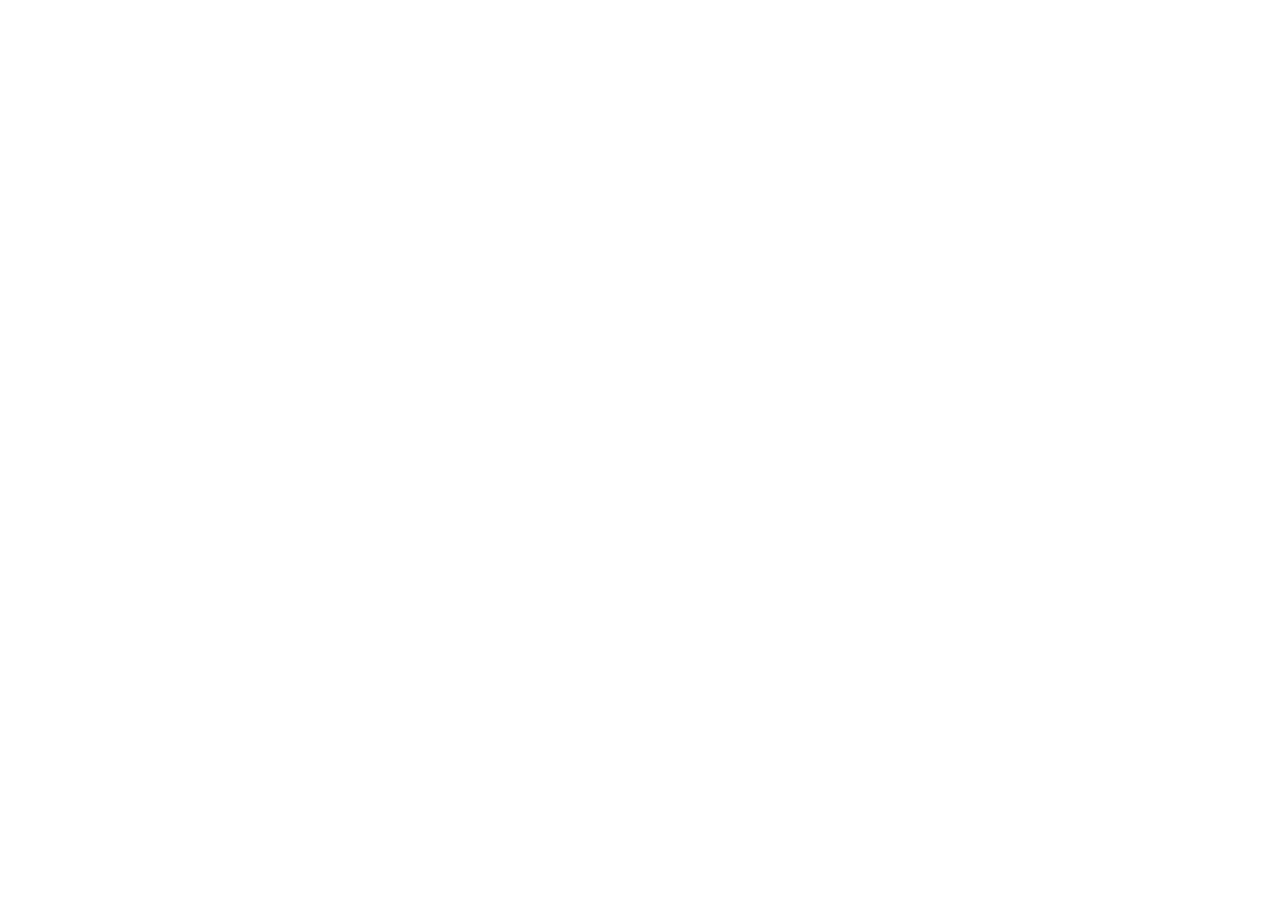
==== commit bb0d91b0: "Add files via upload" ====
--- a/index.html
+++ b/index.html
@@ -1,67 +1 @@
-<!DOCTYPE html><html lang="en"><head><meta charSet="utf-8"/><meta http-equiv="x-ua-compatible" content="ie=edge"/><meta name="viewport" content="width=device-width, initial-scale=1, shrink-to-fit=no"/><meta data-react-helmet="true" property="og:type" content="website"/><meta data-react-helmet="true" property="og:image" content="/og-image.png"/><meta data-react-helmet="true" property="og:author" content="최윤석"/><meta data-react-helmet="true" property="og:description" content="Yoon의 개발일기"/><meta data-react-helmet="true" name="description" content="Yoon의 개발일기"/><meta data-react-helmet="true" property="og:site_title" content="Home"/><meta data-react-helmet="true" property="og:title" content="Home"/><meta data-react-helmet="true" name="viewport" content="initial-scale=1, width=device-width"/><meta name="generator" content="Gatsby 4.9.3"/><style data-href="/styles.853e65090dc89bfbb4ac.css" data-identity="gatsby-global-css">@font-face{font-display:swap;font-family:Montserrat;font-style:normal;font-weight:100;src:local("Montserrat Thin "),local("Montserrat-Thin"),url(/static/montserrat-latin-100-8d7d79679b70dbe27172b6460e7a7910.woff2) format("woff2"),url(/static/montserrat-latin-100-ec38980a9e0119a379e2a9b3dbb1901a.woff) format("woff")}@font-face{font-display:swap;font-family:Montserrat;font-style:italic;font-weight:100;src:local("Montserrat Thin italic"),local("Montserrat-Thinitalic"),url(/static/montserrat-latin-100italic-e279051046ba1286706adc886cf1c96b.woff2) format("woff2"),url(/static/montserrat-latin-100italic-3b325a3173c8207435cd1b76e19bf501.woff) format("woff")}@font-face{font-display:swap;font-family:Montserrat;font-style:normal;font-weight:200;src:local("Montserrat Extra Light "),local("Montserrat-Extra Light"),url(/static/montserrat-latin-200-9d266fbbfa6cab7009bd56003b1eeb67.woff2) format("woff2"),url(/static/montserrat-latin-200-2d8ba08717110d27122e54c34b8a5798.woff) format("woff")}@font-face{font-display:swap;font-family:Montserrat;font-style:italic;font-weight:200;src:local("Montserrat Extra Light italic"),local("Montserrat-Extra Lightitalic"),url(/static/montserrat-latin-200italic-6e5b3756583bb2263eb062eae992735e.woff2) format("woff2"),url(/static/montserrat-latin-200italic-a0d6f343e4b536c582926255367a57da.woff) format("woff")}@font-face{font-display:swap;font-family:Montserrat;font-style:normal;font-weight:300;src:local("Montserrat Light "),local("Montserrat-Light"),url(/static/montserrat-latin-300-00b3e893aab5a8fd632d6342eb72551a.woff2) format("woff2"),url(/static/montserrat-latin-300-ea303695ceab35f17e7d062f30e0173b.woff) format("woff")}@font-face{font-display:swap;font-family:Montserrat;font-style:italic;font-weight:300;src:local("Montserrat Light italic"),local("Montserrat-Lightitalic"),url(/static/montserrat-latin-300italic-56f34ea368f6aedf89583d444bbcb227.woff2) format("woff2"),url(/static/montserrat-latin-300italic-54b0bf2c8c4c12ffafd803be2466a790.woff) format("woff")}@font-face{font-display:swap;font-family:Montserrat;font-style:normal;font-weight:400;src:local("Montserrat Regular "),local("Montserrat-Regular"),url(/static/montserrat-latin-400-b71748ae4f80ec8c014def4c5fa8688b.woff2) format("woff2"),url(/static/montserrat-latin-400-0659a9f4e90db5cf51b50d005bff1e41.woff) format("woff")}@font-face{font-display:swap;font-family:Montserrat;font-style:italic;font-weight:400;src:local("Montserrat Regular italic"),local("Montserrat-Regularitalic"),url(/static/montserrat-latin-400italic-6eed6b4cbb809c6efc7aa7ddad6dbe3e.woff2) format("woff2"),url(/static/montserrat-latin-400italic-7583622cfde30ae49086d18447ab28e7.woff) format("woff")}@font-face{font-display:swap;font-family:Montserrat;font-style:normal;font-weight:500;src:local("Montserrat Medium "),local("Montserrat-Medium"),url(/static/montserrat-latin-500-091b209546e16313fd4f4fc36090c757.woff2) format("woff2"),url(/static/montserrat-latin-500-edd311588712a96bbf435fad264fff62.woff) format("woff")}@font-face{font-display:swap;font-family:Montserrat;font-style:italic;font-weight:500;src:local("Montserrat Medium italic"),local("Montserrat-Mediumitalic"),url(/static/montserrat-latin-500italic-c90ced68b46050061d1a41842d6dfb43.woff2) format("woff2"),url(/static/montserrat-latin-500italic-5146cbfe02b1deea5dffea27a5f2f998.woff) format("woff")}@font-face{font-display:swap;font-family:Montserrat;font-style:normal;font-weight:600;src:local("Montserrat SemiBold "),local("Montserrat-SemiBold"),url(/static/montserrat-latin-600-0480d2f8a71f38db8633b84d8722e0c2.woff2) format("woff2"),url(/static/montserrat-latin-600-b77863a375260a05dd13f86a1cee598f.woff) format("woff")}@font-face{font-display:swap;font-family:Montserrat;font-style:italic;font-weight:600;src:local("Montserrat SemiBold italic"),local("Montserrat-SemiBolditalic"),url(/static/montserrat-latin-600italic-cf46ffb11f3a60d7df0567f8851a1d00.woff2) format("woff2"),url(/static/montserrat-latin-600italic-c4fcfeeb057724724097167e57bd7801.woff) format("woff")}@font-face{font-display:swap;font-family:Montserrat;font-style:normal;font-weight:700;src:local("Montserrat Bold "),local("Montserrat-Bold"),url(/static/montserrat-latin-700-7dbcc8a5ea2289d83f657c25b4be6193.woff2) format("woff2"),url(/static/montserrat-latin-700-99271a835e1cae8c76ef8bba99a8cc4e.woff) format("woff")}@font-face{font-display:swap;font-family:Montserrat;font-style:italic;font-weight:700;src:local("Montserrat Bold italic"),local("Montserrat-Bolditalic"),url(/static/montserrat-latin-700italic-c41ad6bdb4bd504a843d546d0a47958d.woff2) format("woff2"),url(/static/montserrat-latin-700italic-6779372f04095051c62ed36bc1dcc142.woff) format("woff")}@font-face{font-display:swap;font-family:Montserrat;font-style:normal;font-weight:800;src:local("Montserrat ExtraBold "),local("Montserrat-ExtraBold"),url(/static/montserrat-latin-800-db9a3e0ba7eaea32e5f55328ace6cf23.woff2) format("woff2"),url(/static/montserrat-latin-800-4e3c615967a2360f5db87d2f0fd2456f.woff) format("woff")}@font-face{font-display:swap;font-family:Montserrat;font-style:italic;font-weight:800;src:local("Montserrat ExtraBold italic"),local("Montserrat-ExtraBolditalic"),url(/static/montserrat-latin-800italic-bf45bfa14805969eda318973947bc42b.woff2) format("woff2"),url(/static/montserrat-latin-800italic-fe82abb0bcede51bf724254878e0c374.woff) format("woff")}@font-face{font-display:swap;font-family:Montserrat;font-style:normal;font-weight:900;src:local("Montserrat Black "),local("Montserrat-Black"),url(/static/montserrat-latin-900-e66c7edc609e24bacbb705175669d814.woff2) format("woff2"),url(/static/montserrat-latin-900-8211f418baeb8ec880b80ba3c682f957.woff) format("woff")}@font-face{font-display:swap;font-family:Montserrat;font-style:italic;font-weight:900;src:local("Montserrat Black italic"),local("Montserrat-Blackitalic"),url(/static/montserrat-latin-900italic-4454c775e48152c1a72510ceed3603e2.woff2) format("woff2"),url(/static/montserrat-latin-900italic-efcaa0f6a82ee0640b83a0916e6e8d68.woff) format("woff")}.search-input-wrapper{align-items:center;display:none;margin-top:3px;width:180px}@media(min-width:768px){.search-input-wrapper{display:flex}}.search-icon{color:var(--primary-text-color);margin-right:2px}.search-input{height:100%;width:100%}.search-input .MuiAutocomplete-inputRoot{padding-right:0!important}.search-input .MuiInputBase-input{color:var(--primary-text-color)!important;font-family:-apple-system,BlinkMacSystemFont,Segoe UI,Helvetica,Arial,sans-serif,Apple Color Emoji,Segoe UI Emoji;font-size:16px;font-weight:500;padding-bottom:2px!important}.search-input .MuiInput-underline:before{border-bottom-width:1px}.search-input .MuiInput-underline:after,.search-input .MuiInput-underline:before{border-bottom-color:var(--primary-text-color)}.page-header-wrapper{display:flex;height:60px;justify-content:center;width:100%}.page-header-wrapper .page-header{align-items:center;display:flex;justify-content:space-between;max-width:720px;width:100%}.page-header-wrapper .page-header .link{color:var(--primary-text-color);font-size:17px;font-weight:700}@media(min-width:768px){.page-header-wrapper .page-header .link{font-size:20px;font-weight:700}}.page-header-wrapper .page-header .trailing-section{align-items:center;display:flex}.page-header-wrapper .page-header .trailing-section .link{margin-right:10px}@media(min-width:768px){.page-header-wrapper .page-header .trailing-section .link{margin-right:20px}}.page-footer-wrapper{align-items:center;display:flex;height:62px;justify-content:center;margin-top:auto;width:100%}.page-footer-wrapper .page-footer{max-width:720px;text-align:center;width:100%}.page-footer-wrapper .page-footer .link{color:var(--primary-text-color);font-size:20px;font-weight:700;margin-right:20px}.page-footer-wrapper .page-footer a{color:#3a95ff}.dark-mode-button-wrapper{align-items:center;bottom:20px;display:flex;justify-content:center;position:fixed;right:20px}.dark-mode-button{-webkit-backdrop-filter:blur(30px);backdrop-filter:blur(30px);background-color:#363f47!important;border-radius:50px;box-shadow:0 5px 25px rgba(0,0,0,.12);cursor:pointer;height:50px;width:50px;z-index:3}.dark-mode-icon{color:#fff}a,abbr,acronym,address,applet,article,aside,audio,b,big,blockquote,body,canvas,caption,center,cite,code,dd,del,details,dfn,div,dl,dt,em,embed,fieldset,figcaption,figure,footer,form,h1,h2,h3,h4,h5,h6,header,hgroup,html,i,iframe,img,ins,kbd,label,legend,li,mark,menu,nav,object,ol,output,p,pre,q,ruby,s,samp,section,small,span,strike,strong,sub,summary,sup,table,tbody,td,tfoot,th,thead,time,tr,tt,u,ul,var,video{border:0;font-size:100%;font:inherit;margin:0;padding:0;vertical-align:baseline}article,aside,details,figcaption,figure,footer,header,hgroup,menu,nav,section{display:block}body{line-height:1}ol,ul{list-style:none}blockquote,q{quotes:none}blockquote:after,blockquote:before,q:after,q:before{content:"";content:none}table{border-collapse:collapse;border-spacing:0}a{outline:none;text-decoration:none}html{--background-color:#fff;--primary-text-color:#000;--secondary-text-color:#9e9e9e;--content-text-color:#37352f;--button-background-color:#f3f3f4;--button-text-color:#363f47;--tab-text-color:#6e6d7a;--tab-hover-text-color:#0d0c22;--tab-selected-background-color:rgba(13,12,34,.05);--bio-link-icon-color:rgba(0,0,0,.54);--about-link-icon-color:#a8a8a8;--chip-background-color:#f3f3f4;--link-text-color:rgba(55,53,47,.7);--post-card-border-color:rgba(0,0,0,.12);--markdown-table-even-cell-background-color:#f6f8fa;--markdown-table-border-color:#dfe2e5;--markdown-blockquote-border-color:#dfe2e5;--markdown-border-color:#e1e4e8}html[data-theme=dark]{--background-color:#232326;--primary-text-color:#e6e6e6;--secondary-text-color:#768390;--content-text-color:#e6e6e6;--button-background-color:#444c56;--button-text-color:#363f47;--tab-text-color:#768390;--tab-hover-text-color:#acbac7;--tab-selected-background-color:#373e47;--chip-background-color:#323a42;--bio-link-icon-color:#e6e6e6;--about-link-icon-color:#a8a8a8;--link-text-color:#90b0ec;--post-card-border-color:#363f47;--markdown-table-even-cell-background-color:#2d333b;--markdown-table-border-color:#444c56;--markdown-blockquote-border-color:#4f5864;--markdown-border-color:#e1e4e8}*{-webkit-appearance:none;appearance:none;box-sizing:border-box}html{font-size:14px;height:100%;overflow-y:scroll;width:100%}body{background-color:var(--background-color)!important}a{color:var(--link-text-color)}.page-wrapper{-webkit-font-smoothing:antialiased;-moz-osx-font-smoothing:grayscale;color:var(--primary-text-color);font-family:-apple-system,BlinkMacSystemFont,Segoe UI,Helvetica,Arial,sans-serif,Apple Color Emoji,Segoe UI Emoji;justify-content:center;min-height:100vh;padding-left:15px;padding-right:15px;word-break:keep-all}.page-wrapper,.page-wrapper .page-content{align-items:center;display:flex;flex-direction:column;width:100%}.page-wrapper .page-content{max-width:720px}.icon{color:var(--about-link-icon-color);font-size:20px}.social-links .icon{color:var(--bio-link-icon-color);font-size:30px}@-webkit-keyframes blinking-cursor{0%{opacity:0}50%{opacity:1}to{opacity:0}}@keyframes blinking-cursor{0%{opacity:0}50%{opacity:1}to{opacity:0}}.bio{color:var(--primary-text-color);display:flex;flex-direction:column;justify-content:space-between;margin-bottom:120px;margin-top:120px;width:100%}@media(min-width:768px){.bio{align-items:center;flex-direction:row}}.bio .introduction{display:flex;flex-direction:column;word-break:keep-all}.bio .introduction .react-rotating-text-cursor{-webkit-animation:blinking-cursor .8s cubic-bezier(.68,.01,.01,.99) 0s infinite;animation:blinking-cursor .8s cubic-bezier(.68,.01,.01,.99) 0s infinite}.bio .introduction strong{display:inline-block;font-weight:600}.bio .introduction.korean{font-size:32px;font-weight:100;line-height:1.2}.bio .introduction.korean .title .react-rotating-text-cursor{font-size:35px;line-height:35px}@media(min-width:768px){.bio .introduction.korean{font-size:40px}.bio .introduction.korean .title .react-rotating-text-cursor{font-size:45px;line-height:45px}}.bio .introduction.english{font-family:montserrat;font-size:25px;line-height:1.2}@media(min-width:768px){.bio .introduction.english{font-size:45px}}.bio .introduction.english .name{font-size:35px;font-weight:600}.bio .introduction.english .job{font-size:35px}.bio .introduction.english .description{font-size:20px;font-weight:200;margin-top:8px}.bio .introduction.english .social-links{display:flex;margin-top:20px}.bio .thumbnail-wrapper{display:none}@media(min-width:768px){.bio .thumbnail-wrapper{display:block}}.section-header-wrapper{display:flex;justify-content:center;margin-bottom:32px;width:100%}.section-header-wrapper .section-header{border-bottom:4px solid var(--primary-text-color);color:var(--primary-text-color);font-size:30px;font-weight:700;padding-bottom:5px}.timestamp-section{align-items:center;display:flex;flex-direction:column;justify-content:center;margin-bottom:50px;width:100%;word-break:keep-all}.timestamp-section .body{padding:0 10px;width:100%}.timestamp-section .body .timestamp{border-left:2px solid #bdbdbd;display:flex;font-size:18px;font-weight:400;justify-items:center;margin-left:5px;padding:10px 0;width:100%}.timestamp-section .body .timestamp:first-child{padding-top:7px}.timestamp-section .body .timestamp:last-child{padding-bottom:7px}.timestamp-section .body .timestamp:before{align-self:center;background-color:var(--background-color);border:2px solid #828282;border-radius:10px;content:"";height:10px;left:-1px;position:relative;-webkit-transform:translatex(-50%);transform:translatex(-50%);width:10px}.timestamp-section .body .timestamp .date{align-self:center;color:#828282;margin-left:5px;margin-right:5px;min-width:115px;width:115px}@media(min-width:768px){.timestamp-section .body .timestamp .date{min-width:200px;width:200px}}.timestamp-section .body .timestamp .activity{line-height:23px;width:100%}.project-section{align-items:center;justify-content:center}.project-section,.project-section .project{display:flex;flex-direction:column;width:100%}.project-section .project{margin-bottom:30px;padding:15px}.project-section .project .head{font-size:20px;font-weight:700;line-height:30px;margin-bottom:10px}.project-section .project .body{display:flex;flex-direction:column;width:100%}.project-section .project .body .thumbnail{margin-bottom:10px;width:100%}.project-section .project .body .tech-stack{display:flex;margin-bottom:10px}.project-section .project .body .tech-stack .tech{background-color:var(--chip-background-color);border-radius:10px;font-size:15px;font-weight:500;margin-right:5px;padding:5px 7px}.project-section .project .body .description{font-size:16px;font-weight:400;line-height:1.4}@media(min-width:768px){.project-section .project .body{flex-direction:column}.project-section .project .body .content{margin-top:0}}.post-header{border-bottom:1px solid var(--post-card-border-color);display:flex;flex-direction:column;justify-content:center;margin-bottom:40px;margin-top:20px;padding-bottom:10px;width:100%;word-break:keep-all}.post-header .emoji{font-size:78px;margin-bottom:20px}.post-header .categories{margin-bottom:5px}.post-header .categories .category{color:var(--primary-text-color);font-weight:600;margin-right:4px}.post-header .categories .category:hover{text-decoration:underline}.post-header .title{color:var(--primary-text-color);font-size:32px;font-weight:600;line-height:1.3;margin-bottom:6px}.post-header .info{color:var(--secondary-text-color);display:flex;flex-wrap:wrap;font-size:16px;font-weight:500;line-height:1.5;width:100%}.post-header .info .author{margin-right:4px}.post-header .info strong{color:var(--primary-text-color);font-weight:600}.post-navigator{-webkit-column-gap:1.4%;column-gap:1.4%;display:grid;grid-template-columns:49.3% 49.3%;width:100%}.post-navigator .post-card{border:1px solid var(--post-card-border-color);border-radius:6px;color:var(--primary-text-color);cursor:pointer;display:flex;flex-direction:column;padding:15px;transition:-webkit-transform .2s;transition:transform .2s;transition:transform .2s,-webkit-transform .2s;width:100%}.post-navigator .post-card:hover .title{text-decoration:underline}.post-navigator .post-card.prev{margin-right:auto}.post-navigator .post-card.next{margin-left:auto}.post-navigator .post-card .direction{color:gray;font-size:14px;font-weight:500;margin-bottom:5px}.post-navigator .post-card .title{font-size:16px;font-weight:600;line-height:1.4;margin-bottom:7px}.markdown .octicon{fill:currentColor;display:inline-block;vertical-align:text-bottom}.markdown .anchor{float:left;line-height:1;margin-left:-20px;padding-right:4px}.markdown .anchor:focus{outline:none}.markdown h1 .octicon-link,.markdown h2 .octicon-link,.markdown h3 .octicon-link,.markdown h4 .octicon-link,.markdown h5 .octicon-link,.markdown h6 .octicon-link{color:#1b1f23;vertical-align:middle;visibility:hidden}.markdown h1:hover .anchor,.markdown h2:hover .anchor,.markdown h3:hover .anchor,.markdown h4:hover .anchor,.markdown h5:hover .anchor,.markdown h6:hover .anchor{text-decoration:none}.markdown h1:hover .anchor .octicon-link,.markdown h2:hover .anchor .octicon-link,.markdown h3:hover .anchor .octicon-link,.markdown h4:hover .anchor .octicon-link,.markdown h5:hover .anchor .octicon-link,.markdown h6:hover .anchor .octicon-link{visibility:visible}.markdown h1:hover .anchor .octicon-link:before,.markdown h2:hover .anchor .octicon-link:before,.markdown h3:hover .anchor .octicon-link:before,.markdown h4:hover .anchor .octicon-link:before,.markdown h5:hover .anchor .octicon-link:before,.markdown h6:hover .anchor .octicon-link:before{background-image:url("data:image/svg+xml;charset=utf-8,%3Csvg xmlns='http://www.w3.org/2000/svg' width='16' height='16' aria-hidden='true' viewBox='0 0 16 16'%3E%3Cpath fill-rule='evenodd' d='M4 9h1v1H4c-1.5 0-3-1.69-3-3.5S2.55 3 4 3h4c1.45 0 3 1.69 3 3.5 0 1.41-.91 2.72-2 3.25V8.59c.58-.45 1-1.27 1-2.09C10 5.22 8.98 4 8 4H4c-.98 0-2 1.22-2 2.5S3 9 4 9zm9-3h-1v1h1c1 0 2 1.22 2 2.5S13.98 12 13 12H9c-.98 0-2-1.22-2-2.5 0-.83.42-1.64 1-2.09V6.25c-1.09.53-2 1.84-2 3.25C6 11.31 7.55 13 9 13h4c1.45 0 3-1.69 3-3.5S14.5 6 13 6z'/%3E%3C/svg%3E");content:" ";display:inline-block;height:16px;width:16px}.markdown{-ms-text-size-adjust:100%;-webkit-text-size-adjust:100%;word-wrap:break-word;color:var(--content-text-color);font-family:-apple-system,BlinkMacSystemFont,Segoe UI,Helvetica,Arial,sans-serif,Apple Color Emoji,Segoe UI Emoji;font-size:16px;font-weight:500;line-height:1.5}.markdown details{display:block}.markdown summary{display:list-item}.markdown a{background-color:initial}.markdown a:active,.markdown a:hover{outline-width:0}.markdown strong{font-weight:inherit;font-weight:bolder}.markdown h1{margin:.67em 0}.markdown img{border-style:none}.markdown code,.markdown kbd,.markdown pre{font-family:monospace,monospace;font-size:1em}.markdown hr{box-sizing:initial;overflow:visible}.markdown input{font:inherit;margin:0;overflow:visible}.markdown [type=checkbox]{box-sizing:border-box;padding:0}.markdown *{box-sizing:border-box}.markdown input{font-family:inherit;font-size:inherit;line-height:inherit}.markdown a{border-bottom:.05em solid;border-color:var(--link-text-color);color:var(--link-text-color);text-decoration:none}.markdown a.anchor{border-bottom:none}.markdown strong{font-weight:700}.markdown hr{background:transparent;border-bottom:1px solid var(--markdown-blockquote-border-color);height:0;margin:15px 0;overflow:hidden}.markdown hr:after,.markdown hr:before{content:"";display:table}.markdown hr:after{clear:both}.markdown table{border-collapse:collapse;border-spacing:0}.markdown td,.markdown th{padding:0}.markdown details summary{cursor:pointer}.markdown h1,.markdown h2,.markdown h3,.markdown h4,.markdown h5,.markdown h6{margin-bottom:0;margin-top:0}.markdown h1{font-size:32px}.markdown h1,.markdown h2{font-weight:600}.markdown h2{font-size:24px}.markdown h3{font-size:20px}.markdown h3,.markdown h4{font-weight:600}.markdown h4{font-size:16px}.markdown h5{font-size:14px}.markdown h5,.markdown h6{font-weight:600}.markdown h6{font-size:12px}.markdown p{margin-bottom:10px;margin-top:0}.markdown blockquote{margin:0}.markdown ol,.markdown ul{margin-bottom:0;margin-top:0;padding-left:0}.markdown ol ol,.markdown ul ol{list-style-type:lower-roman}.markdown ol ol ol,.markdown ol ul ol,.markdown ul ol ol,.markdown ul ul ol{list-style-type:lower-alpha}.markdown dd{margin-left:0}.markdown code,.markdown pre{font-family:SFMono-Regular,Consolas,Liberation Mono,Menlo,monospace;font-size:12px}.markdown code.language-text{border-radius:3px;font-size:85%;padding:.2em .4em}.markdown :not(pre)>code.language-text{background:hsla(44,6%,50%,.15);color:#eb5757;overflow-wrap:break-word}.markdown pre{margin-bottom:0;margin-top:0}.markdown input::-webkit-inner-spin-button,.markdown input::-webkit-outer-spin-button{-webkit-appearance:none;appearance:none;margin:0}.markdown :checked+.radio-label{border-color:#0366d6;position:relative;z-index:1}.markdown .border{border:1px solid var(--markdown-border-color)!important}.markdown .border-0{border:0!important}.markdown .border-bottom{border-bottom:1px solid var(--markdown-border-color)!important}.markdown .rounded-1{border-radius:3px!important}.markdown .bg-white{background-color:transparent!important}.markdown .bg-gray-light{background-color:#fafbfc!important}.markdown .text-gray-light{color:#6a737d!important}.markdown .pl-3,.markdown .px-3{padding-left:16px!important}.markdown .px-3{padding-right:16px!important}.markdown .f6{font-size:12px!important}.markdown .lh-condensed{line-height:1.25!important}.markdown .text-bold{font-weight:600!important}.markdown .pl-c{color:#6a737d}.markdown .pl-c1,.markdown .pl-s .pl-v{color:#005cc5}.markdown .pl-e,.markdown .pl-en{color:#6f42c1}.markdown .pl-s .pl-s1,.markdown .pl-smi{color:#24292e}.markdown .pl-ent{color:#22863a}.markdown .pl-k{color:#d73a49}.markdown .pl-pds,.markdown .pl-s,.markdown .pl-s .pl-pse .pl-s1,.markdown .pl-sr,.markdown .pl-sr .pl-cce,.markdown .pl-sr .pl-sra,.markdown .pl-sr .pl-sre{color:#032f62}.markdown .pl-smw,.markdown .pl-v{color:#e36209}.markdown .pl-bu{color:#b31d28}.markdown .pl-ii{background-color:#b31d28;color:#fafbfc}.markdown .pl-c2{background-color:#d73a49;color:#fafbfc}.markdown .pl-c2:before{content:"^M"}.markdown .pl-sr .pl-cce{color:#22863a;font-weight:700}.markdown .pl-ml{color:#735c0f}.markdown .pl-mh,.markdown .pl-mh .pl-en,.markdown .pl-ms{color:#005cc5;font-weight:700}.markdown .pl-mi{color:#24292e;font-style:italic}.markdown .pl-mb{color:#24292e;font-weight:700}.markdown .pl-md{background-color:#ffeef0;color:#b31d28}.markdown .pl-mi1{background-color:#f0fff4;color:#22863a}.markdown .pl-mc{background-color:#ffebda;color:#e36209}.markdown .pl-mi2{background-color:#005cc5;color:#f6f8fa}.markdown .pl-mdr{color:#6f42c1;font-weight:700}.markdown .pl-ba{color:#586069}.markdown .pl-sg{color:#959da5}.markdown .pl-corl{color:#032f62;text-decoration:underline}.markdown .mb-0{margin-bottom:0!important}.markdown .my-2{margin-bottom:8px!important;margin-top:8px!important}.markdown .pl-0{padding-left:0!important}.markdown .py-0{padding-bottom:0!important;padding-top:0!important}.markdown .pl-1{padding-left:4px!important}.markdown .pl-2{padding-left:8px!important}.markdown .py-2{padding-bottom:8px!important;padding-top:8px!important}.markdown .pl-3{padding-left:16px!important}.markdown .pl-4{padding-left:24px!important}.markdown .pl-5{padding-left:32px!important}.markdown .pl-6{padding-left:40px!important}.markdown .pl-7{padding-left:48px!important}.markdown .pl-8{padding-left:64px!important}.markdown .pl-9{padding-left:80px!important}.markdown .pl-10{padding-left:96px!important}.markdown .pl-11{padding-left:112px!important}.markdown .pl-12{padding-left:128px!important}.markdown hr{border-bottom-color:#eee}.markdown kbd{background-color:#fafbfc;border:1px solid #d1d5da;border-radius:3px;box-shadow:inset 0 -1px 0 #d1d5da;color:#444d56;display:inline-block;font:11px SFMono-Regular,Consolas,Liberation Mono,Menlo,monospace;line-height:10px;padding:3px 5px;vertical-align:middle}.markdown:after,.markdown:before{content:"";display:table}.markdown:after{clear:both}.markdown>:first-child{margin-top:0!important}.markdown>:last-child{margin-bottom:0!important}.markdown a:not([href]){color:inherit;text-decoration:none}.markdown blockquote,.markdown details,.markdown dl,.markdown ol,.markdown p,.markdown pre,.markdown table,.markdown ul{margin-bottom:16px;margin-top:0}.markdown hr{background-color:var(--markdown-border-color);border:0;height:.25em;margin:24px 0;padding:0}.markdown blockquote{border-left:.25em solid var(--markdown-blockquote-border-color);color:#6a737d;padding:0 1em}.markdown blockquote>:first-child{margin-top:0}.markdown blockquote>:last-child{margin-bottom:0}.markdown h1,.markdown h2,.markdown h3,.markdown h4,.markdown h5,.markdown h6{font-weight:600;line-height:1.25;margin-bottom:16px;margin-top:24px}.markdown h1{font-size:2em}.markdown h2{font-size:1.5em}.markdown h3{font-size:1.25em}.markdown h4{font-size:1em}.markdown h5{font-size:.875em}.markdown h6{color:#6a737d;font-size:.85em}.markdown ol,.markdown ul{padding-left:2em}.markdown ol ol,.markdown ol ul,.markdown ul ol,.markdown ul ul{margin-bottom:0;margin-top:0}.markdown ol{list-style-type:decimal}.markdown ul{list-style-type:disc}.markdown li{word-wrap:break-all;display:list-item;text-align:-webkit-match-parent}.markdown li>p{margin-top:16px}.markdown li+li{margin-top:.25em}.markdown dl{padding:0}.markdown dl dt{font-size:1em;font-style:italic;font-weight:600;margin-top:16px;padding:0}.markdown dl dd{margin-bottom:16px;padding:0 16px}.markdown table{display:block;overflow:auto;width:100%}.markdown table th{font-weight:600}.markdown table td,.markdown table th{border:1px solid var(--markdown-table-border-color);padding:6px 13px}.markdown table tr{border-top:1px solid var(--markdown-table-border-color)}.markdown table tr:nth-child(2n){background-color:var(--markdown-table-even-cell-background-color)}.markdown img{background-color:transparent;box-sizing:initial;display:block;margin:0 auto;max-width:100%}.markdown img[align=right]{padding-left:20px}.markdown img[align=left]{padding-right:20px}.markdown code{background-color:rgba(27,31,35,.05);border-radius:3px;font-size:85%;margin:0;padding:.2em .4em}.markdown pre{word-wrap:normal}.markdown pre>code{background:transparent;border:0;font-size:100%;margin:0;padding:0;white-space:pre;word-break:normal}.markdown .highlight{margin-bottom:16px}.markdown .highlight pre{margin-bottom:0;word-break:normal}.markdown .highlight pre,.markdown pre{background-color:#f6f8fa;border-radius:3px;font-size:85%;line-height:1.45;overflow:auto;padding:16px}.markdown pre code{word-wrap:normal;background-color:initial;border:0;display:inline;line-height:inherit;margin:0;max-width:auto;overflow:visible;padding:0}.markdown .commit-tease-sha{color:#444d56;display:inline-block;font-family:SFMono-Regular,Consolas,Liberation Mono,Menlo,monospace;font-size:90%}.markdown .full-commit .btn-outline:not(:disabled):hover{border-color:#005cc5;color:#005cc5}.markdown .blob-wrapper{overflow-x:auto;overflow-y:hidden}.markdown .blob-wrapper-embedded{max-height:240px;overflow-y:auto}.markdown .blob-num{color:rgba(27,31,35,.3);cursor:pointer;font-family:SFMono-Regular,Consolas,Liberation Mono,Menlo,monospace;font-size:12px;line-height:20px;min-width:50px;padding-left:10px;padding-right:10px;text-align:right;-webkit-user-select:none;-ms-user-select:none;user-select:none;vertical-align:top;white-space:nowrap;width:1%}.markdown .blob-num:hover{color:rgba(27,31,35,.6)}.markdown .blob-num:before{content:attr(data-line-number)}.markdown .blob-code{line-height:20px;padding-left:10px;padding-right:10px;position:relative;vertical-align:top}.markdown .blob-code-inner{word-wrap:normal;color:#24292e;font-family:SFMono-Regular,Consolas,Liberation Mono,Menlo,monospace;font-size:12px;overflow:visible;white-space:pre}.markdown .pl-token.active,.markdown .pl-token:hover{background:#ffea7f;cursor:pointer}.markdown .tab-size[data-tab-size="1"]{-o-tab-size:1;tab-size:1}.markdown .tab-size[data-tab-size="2"]{-o-tab-size:2;tab-size:2}.markdown .tab-size[data-tab-size="3"]{-o-tab-size:3;tab-size:3}.markdown .tab-size[data-tab-size="4"]{-o-tab-size:4;tab-size:4}.markdown .tab-size[data-tab-size="5"]{-o-tab-size:5;tab-size:5}.markdown .tab-size[data-tab-size="6"]{-o-tab-size:6;tab-size:6}.markdown .tab-size[data-tab-size="7"]{-o-tab-size:7;tab-size:7}.markdown .tab-size[data-tab-size="8"]{-o-tab-size:8;tab-size:8}.markdown .tab-size[data-tab-size="9"]{-o-tab-size:9;tab-size:9}.markdown .tab-size[data-tab-size="10"]{-o-tab-size:10;tab-size:10}.markdown .tab-size[data-tab-size="11"]{-o-tab-size:11;tab-size:11}.markdown .tab-size[data-tab-size="12"]{-o-tab-size:12;tab-size:12}.markdown .task-list-item{list-style-type:none}.markdown .task-list-item+.task-list-item{margin-top:3px}.markdown .task-list-item input{margin:0 .2em .25em -1.6em;vertical-align:middle}.markdown .table-of-contents{align-items:flex-start;display:flex;flex-direction:column;justify-content:center;position:fixed;right:0;top:75px;width:340px}@media(max-width:1300px){.markdown .table-of-contents{display:none}}.markdown .table-of-contents ul{cursor:pointer;list-style-type:none}.markdown .table-of-contents ul li a{border-bottom:none;color:var(--secondary-text-color);font-size:14px;height:30px;padding:6px 2px;width:100%}.markdown .table-of-contents ul p{margin:0}.markdown .gatsby-resp-image-wrapper{display:flex!important;justify-content:center!important;max-height:560px!important;width:100%!important}.markdown .gatsby-resp-image-wrapper img{height:auto!important;max-height:560px!important;max-width:100%!important;position:relative!important;width:auto!important}.markdown .gatsby-resp-image-wrapper+em{color:#6a737d;display:block;font-size:15px;font-style:italic;text-align:center}code[class*=language-],pre[class*=language-]{word-wrap:normal;background:none;color:#ccc;font-family:Consolas,Monaco,Andale Mono,Ubuntu Mono,monospace;font-size:1em;-webkit-hyphens:none;-ms-hyphens:none;hyphens:none;line-height:1.5;-o-tab-size:4;tab-size:4;text-align:left;white-space:pre;word-break:normal;word-spacing:normal}pre[class*=language-]{margin:.5em 0;overflow:auto;padding:1em}:not(pre)>code[class*=language-],pre[class*=language-]{background:#2d2d2d}:not(pre)>code[class*=language-]{border-radius:.3em;padding:.1em;white-space:normal}.token.block-comment,.token.cdata,.token.comment,.token.doctype,.token.prolog{color:#999}.token.punctuation{color:#ccc}.token.attr-name,.token.deleted,.token.namespace,.token.tag{color:#e2777a}.token.function-name{color:#6196cc}.token.boolean,.token.function,.token.number{color:#f08d49}.token.class-name,.token.constant,.token.property,.token.symbol{color:#f8c555}.token.atrule,.token.builtin,.token.important,.token.keyword,.token.selector{color:#cc99cd}.token.attr-value,.token.char,.token.regex,.token.string,.token.variable{color:#7ec699}.token.entity,.token.operator,.token.url{color:#67cdcc}.token.bold,.token.important{font-weight:700}.token.italic{font-style:italic}.token.entity{cursor:help}.token.inserted{color:green}.post-content{margin-bottom:20px;width:100%}.category-page-header-wrapper,.post-content{display:flex;flex-direction:column;justify-content:center}.category-page-header-wrapper{align-items:center;margin-bottom:30px;margin-top:30px}.category-page-header-wrapper .category-page-title{border-bottom:3px solid var(--primary-text-color);font-size:40px;font-weight:700;margin-bottom:15px;padding-bottom:7px;text-align:center;width:-webkit-fit-content;width:-moz-fit-content;width:fit-content}.category-page-header-wrapper .category-page-subtitle{font-size:20px;font-weight:500;padding-bottom:10px;text-align:center}.post-card-wrapper{display:flex;justify-content:center;min-height:150px;width:100%}.post-card-wrapper .post-card{border:1px solid var(--post-card-border-color);border-radius:6px;color:var(--primary-text-color);cursor:pointer;display:flex;flex-direction:column;height:100%;margin-bottom:15px;max-width:720px;padding:15px;transition:-webkit-transform .2s;transition:transform .2s;transition:transform .2s,-webkit-transform .2s;width:100%}.post-card-wrapper .post-card:hover .title{text-decoration:underline}@media(min-width:768px){.post-card-wrapper .post-card{margin-bottom:0}}.post-card-wrapper .post-card .title{font-size:18px;font-weight:600;line-height:1.4;margin-bottom:7px}.post-card-wrapper .post-card .description{-webkit-line-clamp:3;-webkit-box-orient:vertical;color:var(--primary-text-color);display:-webkit-box;font-size:13px;line-height:20px;margin-bottom:10px;overflow:hidden;text-overflow:ellipsis}.post-card-wrapper .post-card .info{color:var(--about-link-icon-color);display:flex;font-size:14px;justify-content:space-between;margin-top:auto}.post-card-wrapper .post-card .info .categories{display:flex}.post-card-wrapper .post-card .info .categories .category{margin-left:4px}.post-card-wrapper .post-card .info .categories .category:hover{text-decoration:underline}.post-card-column-wrapper{display:flex;justify-content:center;width:100%}.post-card-column-wrapper .post-card-column{align-items:center;display:flex;flex-direction:column;width:100%}.post-card-column-wrapper .post-card-column .post-card-wrapper{margin-bottom:10px}.post-card-column-wrapper .post-card-column .more-post-card-button{background-color:var(--button-background-color);color:var(--tab-hover-text-color);font-size:15px;font-weight:500;height:40px}.post-tabs-wrapper{align-self:flex-start;display:flex;flex-direction:column;justify-content:center;top:0;width:100%}.post-tabs-wrapper .post-tabs{display:flex;height:40px;justify-content:center;margin-bottom:12px;max-width:760px;width:100%}.post-tabs-wrapper .post-tabs .mui-tabs .MuiTab-root{color:var(--tab-text-color);font-family:-apple-system,BlinkMacSystemFont,Segoe UI,Helvetica,Arial,sans-serif,Apple Color Emoji,Segoe UI Emoji;font-size:17px;font-weight:500;height:40px;min-height:auto;min-width:auto;padding:10px 12px;transition:all .2s ease}.post-tabs-wrapper .post-tabs .mui-tabs .Mui-selected,.post-tabs-wrapper .post-tabs .mui-tabs .MuiTab-root :hover{color:var(--tab-hover-text-color);transition:all .2s ease}.post-tabs-wrapper .post-tabs .mui-tabs .Mui-selected{background-color:var(--tab-selected-background-color);border-radius:8px;font-weight:600}.post-tabs-wrapper .post-tabs .mui-tabs .MuiTabScrollButton-root{height:40px;width:20px}.post-tabs-wrapper .post-tabs .mui-tabs .MuiTabs-scrollable{height:40px}.post-tabs-wrapper .post-tabs .mui-tabs .MuiTabs-indicator{display:none}</style><style data-emotion="css-global o6gwfi">html{-webkit-font-smoothing:antialiased;-moz-osx-font-smoothing:grayscale;box-sizing:border-box;-webkit-text-size-adjust:100%;}*,*::before,*::after{box-sizing:inherit;}strong,b{font-weight:700;}body{margin:0;color:rgba(0, 0, 0, 0.87);font-family:"Roboto","Helvetica","Arial",sans-serif;font-weight:400;font-size:1rem;line-height:1.5;letter-spacing:0.00938em;background-color:#fff;}@media print{body{background-color:#fff;}}body::backdrop{background-color:#fff;}</style><style data-emotion="css-global 1prfaxn">@-webkit-keyframes mui-auto-fill{from{display:block;}}@keyframes mui-auto-fill{from{display:block;}}@-webkit-keyframes mui-auto-fill-cancel{from{display:block;}}@keyframes mui-auto-fill-cancel{from{display:block;}}</style><style data-emotion="css 1l6di18 feqhe6 11tfndm mnn31 vubbuv orq8zk oqr85h 12qnib k008qs 1q2h7u5 ttwr4n 1yxmbwk 6flbmm">.css-1l6di18.Mui-focused .MuiAutocomplete-clearIndicator{visibility:visible;}@media (pointer: fine){.css-1l6di18:hover .MuiAutocomplete-clearIndicator{visibility:visible;}}.css-1l6di18 .MuiAutocomplete-tag{margin:3px;max-width:calc(100% - 6px);}.css-1l6di18 .MuiAutocomplete-inputRoot{-webkit-box-flex-wrap:wrap;-webkit-flex-wrap:wrap;-ms-flex-wrap:wrap;flex-wrap:wrap;}.MuiAutocomplete-hasPopupIcon.css-1l6di18 .MuiAutocomplete-inputRoot,.MuiAutocomplete-hasClearIcon.css-1l6di18 .MuiAutocomplete-inputRoot{padding-right:30px;}.MuiAutocomplete-hasPopupIcon.MuiAutocomplete-hasClearIcon.css-1l6di18 .MuiAutocomplete-inputRoot{padding-right:56px;}.css-1l6di18 .MuiAutocomplete-inputRoot .MuiAutocomplete-input{width:0;min-width:30px;}.css-1l6di18 .MuiInput-root{padding-bottom:1px;}.css-1l6di18 .MuiInput-root .MuiInput-input{padding:4px 4px 4px 0px;}.css-1l6di18 .MuiInput-root.MuiInputBase-sizeSmall .MuiInput-input{padding:2px 4px 3px 0;}.css-1l6di18 .MuiOutlinedInput-root{padding:9px;}.MuiAutocomplete-hasPopupIcon.css-1l6di18 .MuiOutlinedInput-root,.MuiAutocomplete-hasClearIcon.css-1l6di18 .MuiOutlinedInput-root{padding-right:39px;}.MuiAutocomplete-hasPopupIcon.MuiAutocomplete-hasClearIcon.css-1l6di18 .MuiOutlinedInput-root{padding-right:65px;}.css-1l6di18 .MuiOutlinedInput-root .MuiAutocomplete-input{padding:7.5px 4px 7.5px 6px;}.css-1l6di18 .MuiOutlinedInput-root .MuiAutocomplete-endAdornment{right:9px;}.css-1l6di18 .MuiOutlinedInput-root.MuiInputBase-sizeSmall{padding:6px;}.css-1l6di18 .MuiOutlinedInput-root.MuiInputBase-sizeSmall .MuiAutocomplete-input{padding:2.5px 4px 2.5px 6px;}.css-1l6di18 .MuiFilledInput-root{padding-top:19px;padding-left:8px;}.MuiAutocomplete-hasPopupIcon.css-1l6di18 .MuiFilledInput-root,.MuiAutocomplete-hasClearIcon.css-1l6di18 .MuiFilledInput-root{padding-right:39px;}.MuiAutocomplete-hasPopupIcon.MuiAutocomplete-hasClearIcon.css-1l6di18 .MuiFilledInput-root{padding-right:65px;}.css-1l6di18 .MuiFilledInput-root .MuiFilledInput-input{padding:7px 4px;}.css-1l6di18 .MuiFilledInput-root .MuiAutocomplete-endAdornment{right:9px;}.css-1l6di18 .MuiFilledInput-root.MuiInputBase-sizeSmall{padding-bottom:1px;}.css-1l6di18 .MuiFilledInput-root.MuiInputBase-sizeSmall .MuiFilledInput-input{padding:2.5px 4px;}.css-1l6di18 .MuiInputBase-hiddenLabel{padding-top:8px;}.css-1l6di18 .MuiAutocomplete-input{-webkit-box-flex:1;-webkit-flex-grow:1;-ms-flex-positive:1;flex-grow:1;text-overflow:ellipsis;opacity:1;}.css-feqhe6{display:-webkit-inline-box;display:-webkit-inline-flex;display:-ms-inline-flexbox;display:inline-flex;-webkit-flex-direction:column;-ms-flex-direction:column;flex-direction:column;position:relative;min-width:0;padding:0;margin:0;border:0;vertical-align:top;width:100%;}.css-11tfndm{font-family:"Roboto","Helvetica","Arial",sans-serif;font-weight:400;font-size:1rem;line-height:1.4375em;letter-spacing:0.00938em;color:rgba(0, 0, 0, 0.87);box-sizing:border-box;position:relative;cursor:text;display:-webkit-inline-box;display:-webkit-inline-flex;display:-ms-inline-flexbox;display:inline-flex;-webkit-align-items:center;-webkit-box-align:center;-ms-flex-align:center;align-items:center;width:100%;position:relative;}.css-11tfndm.Mui-disabled{color:rgba(0, 0, 0, 0.38);cursor:default;}label+.css-11tfndm{margin-top:16px;}.css-11tfndm:after{border-bottom:2px solid #1976d2;left:0;bottom:0;content:"";position:absolute;right:0;-webkit-transform:scaleX(0);-moz-transform:scaleX(0);-ms-transform:scaleX(0);transform:scaleX(0);-webkit-transition:-webkit-transform 200ms cubic-bezier(0.0, 0, 0.2, 1) 0ms;transition:transform 200ms cubic-bezier(0.0, 0, 0.2, 1) 0ms;pointer-events:none;}.css-11tfndm.Mui-focused:after{-webkit-transform:scaleX(1);-moz-transform:scaleX(1);-ms-transform:scaleX(1);transform:scaleX(1);}.css-11tfndm.Mui-error:after{border-bottom-color:#d32f2f;-webkit-transform:scaleX(1);-moz-transform:scaleX(1);-ms-transform:scaleX(1);transform:scaleX(1);}.css-11tfndm:before{border-bottom:1px solid rgba(0, 0, 0, 0.42);left:0;bottom:0;content:"\00a0";position:absolute;right:0;-webkit-transition:border-bottom-color 200ms cubic-bezier(0.4, 0, 0.2, 1) 0ms;transition:border-bottom-color 200ms cubic-bezier(0.4, 0, 0.2, 1) 0ms;pointer-events:none;}.css-11tfndm:hover:not(.Mui-disabled):before{border-bottom:2px solid rgba(0, 0, 0, 0.87);}@media (hover: none){.css-11tfndm:hover:not(.Mui-disabled):before{border-bottom:1px solid rgba(0, 0, 0, 0.42);}}.css-11tfndm.Mui-disabled:before{border-bottom-style:dotted;}.css-mnn31{font:inherit;letter-spacing:inherit;color:currentColor;padding:4px 0 5px;border:0;box-sizing:content-box;background:none;height:1.4375em;margin:0;-webkit-tap-highlight-color:transparent;display:block;min-width:0;width:100%;-webkit-animation-name:mui-auto-fill-cancel;animation-name:mui-auto-fill-cancel;-webkit-animation-duration:10ms;animation-duration:10ms;}.css-mnn31::-webkit-input-placeholder{color:currentColor;opacity:0.42;-webkit-transition:opacity 200ms cubic-bezier(0.4, 0, 0.2, 1) 0ms;transition:opacity 200ms cubic-bezier(0.4, 0, 0.2, 1) 0ms;}.css-mnn31::-moz-placeholder{color:currentColor;opacity:0.42;-webkit-transition:opacity 200ms cubic-bezier(0.4, 0, 0.2, 1) 0ms;transition:opacity 200ms cubic-bezier(0.4, 0, 0.2, 1) 0ms;}.css-mnn31:-ms-input-placeholder{color:currentColor;opacity:0.42;-webkit-transition:opacity 200ms cubic-bezier(0.4, 0, 0.2, 1) 0ms;transition:opacity 200ms cubic-bezier(0.4, 0, 0.2, 1) 0ms;}.css-mnn31::-ms-input-placeholder{color:currentColor;opacity:0.42;-webkit-transition:opacity 200ms cubic-bezier(0.4, 0, 0.2, 1) 0ms;transition:opacity 200ms cubic-bezier(0.4, 0, 0.2, 1) 0ms;}.css-mnn31:focus{outline:0;}.css-mnn31:invalid{box-shadow:none;}.css-mnn31::-webkit-search-decoration{-webkit-appearance:none;}label[data-shrink=false]+.MuiInputBase-formControl .css-mnn31::-webkit-input-placeholder{opacity:0!important;}label[data-shrink=false]+.MuiInputBase-formControl .css-mnn31::-moz-placeholder{opacity:0!important;}label[data-shrink=false]+.MuiInputBase-formControl .css-mnn31:-ms-input-placeholder{opacity:0!important;}label[data-shrink=false]+.MuiInputBase-formControl .css-mnn31::-ms-input-placeholder{opacity:0!important;}label[data-shrink=false]+.MuiInputBase-formControl .css-mnn31:focus::-webkit-input-placeholder{opacity:0.42;}label[data-shrink=false]+.MuiInputBase-formControl .css-mnn31:focus::-moz-placeholder{opacity:0.42;}label[data-shrink=false]+.MuiInputBase-formControl .css-mnn31:focus:-ms-input-placeholder{opacity:0.42;}label[data-shrink=false]+.MuiInputBase-formControl .css-mnn31:focus::-ms-input-placeholder{opacity:0.42;}.css-mnn31.Mui-disabled{opacity:1;-webkit-text-fill-color:rgba(0, 0, 0, 0.38);}.css-mnn31:-webkit-autofill{-webkit-animation-duration:5000s;animation-duration:5000s;-webkit-animation-name:mui-auto-fill;animation-name:mui-auto-fill;}.css-vubbuv{-webkit-user-select:none;-moz-user-select:none;-ms-user-select:none;user-select:none;width:1em;height:1em;display:inline-block;fill:currentColor;-webkit-flex-shrink:0;-ms-flex-negative:0;flex-shrink:0;-webkit-transition:fill 200ms cubic-bezier(0.4, 0, 0.2, 1) 0ms;transition:fill 200ms cubic-bezier(0.4, 0, 0.2, 1) 0ms;font-size:1.5rem;}.css-orq8zk{overflow:hidden;min-height:48px;-webkit-overflow-scrolling:touch;display:-webkit-box;display:-webkit-flex;display:-ms-flexbox;display:flex;}@media (max-width:599.95px){.css-orq8zk .MuiTabs-scrollButtons{display:none;}}.css-oqr85h{overflow-x:auto;overflow-y:hidden;scrollbar-width:none;}.css-oqr85h::-webkit-scrollbar{display:none;}.css-12qnib{position:relative;display:inline-block;-webkit-flex:1 1 auto;-ms-flex:1 1 auto;flex:1 1 auto;white-space:nowrap;scrollbar-width:none;overflow-x:auto;overflow-y:hidden;}.css-12qnib::-webkit-scrollbar{display:none;}.css-k008qs{display:-webkit-box;display:-webkit-flex;display:-ms-flexbox;display:flex;}.css-1q2h7u5{display:-webkit-inline-box;display:-webkit-inline-flex;display:-ms-inline-flexbox;display:inline-flex;-webkit-align-items:center;-webkit-box-align:center;-ms-flex-align:center;align-items:center;-webkit-box-pack:center;-ms-flex-pack:center;-webkit-justify-content:center;justify-content:center;position:relative;box-sizing:border-box;-webkit-tap-highlight-color:transparent;background-color:transparent;outline:0;border:0;margin:0;border-radius:0;padding:0;cursor:pointer;-webkit-user-select:none;-moz-user-select:none;-ms-user-select:none;user-select:none;vertical-align:middle;-moz-appearance:none;-webkit-appearance:none;-webkit-text-decoration:none;text-decoration:none;color:inherit;font-family:"Roboto","Helvetica","Arial",sans-serif;font-weight:500;font-size:0.875rem;line-height:1.25;letter-spacing:0.02857em;text-transform:uppercase;max-width:360px;min-width:90px;position:relative;min-height:48px;-webkit-flex-shrink:0;-ms-flex-negative:0;flex-shrink:0;padding:12px 16px;overflow:hidden;white-space:normal;text-align:center;-webkit-flex-direction:column;-ms-flex-direction:column;flex-direction:column;color:rgba(0, 0, 0, 0.6);}.css-1q2h7u5::-moz-focus-inner{border-style:none;}.css-1q2h7u5.Mui-disabled{pointer-events:none;cursor:default;}@media print{.css-1q2h7u5{-webkit-print-color-adjust:exact;color-adjust:exact;}}.css-1q2h7u5.Mui-selected{color:#1976d2;}.css-1q2h7u5.Mui-disabled{color:rgba(0, 0, 0, 0.38);}.css-ttwr4n{position:absolute;height:2px;bottom:0;width:100%;-webkit-transition:all 300ms cubic-bezier(0.4, 0, 0.2, 1) 0ms;transition:all 300ms cubic-bezier(0.4, 0, 0.2, 1) 0ms;background-color:#1976d2;}.css-1yxmbwk{display:-webkit-inline-box;display:-webkit-inline-flex;display:-ms-inline-flexbox;display:inline-flex;-webkit-align-items:center;-webkit-box-align:center;-ms-flex-align:center;align-items:center;-webkit-box-pack:center;-ms-flex-pack:center;-webkit-justify-content:center;justify-content:center;position:relative;box-sizing:border-box;-webkit-tap-highlight-color:transparent;background-color:transparent;outline:0;border:0;margin:0;border-radius:0;padding:0;cursor:pointer;-webkit-user-select:none;-moz-user-select:none;-ms-user-select:none;user-select:none;vertical-align:middle;-moz-appearance:none;-webkit-appearance:none;-webkit-text-decoration:none;text-decoration:none;color:inherit;text-align:center;-webkit-flex:0 0 auto;-ms-flex:0 0 auto;flex:0 0 auto;font-size:1.5rem;padding:8px;border-radius:50%;overflow:visible;color:rgba(0, 0, 0, 0.54);-webkit-transition:background-color 150ms cubic-bezier(0.4, 0, 0.2, 1) 0ms;transition:background-color 150ms cubic-bezier(0.4, 0, 0.2, 1) 0ms;}.css-1yxmbwk::-moz-focus-inner{border-style:none;}.css-1yxmbwk.Mui-disabled{pointer-events:none;cursor:default;}@media print{.css-1yxmbwk{-webkit-print-color-adjust:exact;color-adjust:exact;}}.css-1yxmbwk:hover{background-color:rgba(0, 0, 0, 0.04);}@media (hover: none){.css-1yxmbwk:hover{background-color:transparent;}}.css-1yxmbwk.Mui-disabled{background-color:transparent;color:rgba(0, 0, 0, 0.26);}.css-6flbmm{-webkit-user-select:none;-moz-user-select:none;-ms-user-select:none;user-select:none;width:1em;height:1em;display:inline-block;fill:currentColor;-webkit-flex-shrink:0;-ms-flex-negative:0;flex-shrink:0;-webkit-transition:fill 200ms cubic-bezier(0.4, 0, 0.2, 1) 0ms;transition:fill 200ms cubic-bezier(0.4, 0, 0.2, 1) 0ms;font-size:2.1875rem;}</style><link rel="preconnect" href="https://www.google-analytics.com"/><link rel="dns-prefetch" href="https://www.google-analytics.com"/><script>
-  
-  function gaOptout(){document.cookie=disableStr+'=true; expires=Thu, 31 Dec 2099 23:59:59 UTC;path=/',window[disableStr]=!0}var gaProperty='0',disableStr='ga-disable-'+gaProperty;document.cookie.indexOf(disableStr+'=true')>-1&&(window[disableStr]=!0);
-  if(true) {
-    (function(i,s,o,g,r,a,m){i['GoogleAnalyticsObject']=r;i[r]=i[r]||function(){
-    (i[r].q=i[r].q||[]).push(arguments)},i[r].l=1*new Date();a=s.createElement(o),
-    m=s.getElementsByTagName(o)[0];a.async=1;a.src=g;m.parentNode.insertBefore(a,m)
-    })(window,document,'script','https://www.google-analytics.com/analytics.js','ga');
-  }
-  if (typeof ga === "function") {
-    ga('create', '0', 'auto', {});
-      ga('set', 'anonymizeIp', true);
-      
-      
-      
-      
-      }</script><link rel="icon" href="/favicon-32x32.png?v=ad9e124e5060ab5ddbaf24744e1cfc72" type="image/png"/><link rel="manifest" href="/manifest.webmanifest" crossorigin="anonymous"/><link rel="apple-touch-icon" sizes="48x48" href="/icons/icon-48x48.png?v=ad9e124e5060ab5ddbaf24744e1cfc72"/><link rel="apple-touch-icon" sizes="72x72" href="/icons/icon-72x72.png?v=ad9e124e5060ab5ddbaf24744e1cfc72"/><link rel="apple-touch-icon" sizes="96x96" href="/icons/icon-96x96.png?v=ad9e124e5060ab5ddbaf24744e1cfc72"/><link rel="apple-touch-icon" sizes="144x144" href="/icons/icon-144x144.png?v=ad9e124e5060ab5ddbaf24744e1cfc72"/><link rel="apple-touch-icon" sizes="192x192" href="/icons/icon-192x192.png?v=ad9e124e5060ab5ddbaf24744e1cfc72"/><link rel="apple-touch-icon" sizes="256x256" href="/icons/icon-256x256.png?v=ad9e124e5060ab5ddbaf24744e1cfc72"/><link rel="apple-touch-icon" sizes="384x384" href="/icons/icon-384x384.png?v=ad9e124e5060ab5ddbaf24744e1cfc72"/><link rel="apple-touch-icon" sizes="512x512" href="/icons/icon-512x512.png?v=ad9e124e5060ab5ddbaf24744e1cfc72"/><style type="text/css">
-    .anchor.before {
-      position: absolute;
-      top: 0;
-      left: 0;
-      transform: translateX(-100%);
-      padding-right: 4px;
-    }
-    .anchor.after {
-      display: inline-block;
-      padding-left: 4px;
-    }
-    h1 .anchor svg,
-    h2 .anchor svg,
-    h3 .anchor svg,
-    h4 .anchor svg,
-    h5 .anchor svg,
-    h6 .anchor svg {
-      visibility: hidden;
-    }
-    h1:hover .anchor svg,
-    h2:hover .anchor svg,
-    h3:hover .anchor svg,
-    h4:hover .anchor svg,
-    h5:hover .anchor svg,
-    h6:hover .anchor svg,
-    h1 .anchor:focus svg,
-    h2 .anchor:focus svg,
-    h3 .anchor:focus svg,
-    h4 .anchor:focus svg,
-    h5 .anchor:focus svg,
-    h6 .anchor:focus svg {
-      visibility: visible;
-    }
-  </style><script>
-    document.addEventListener("DOMContentLoaded", function(event) {
-      var hash = window.decodeURI(location.hash.replace('#', ''))
-      if (hash !== '') {
-        var element = document.getElementById(hash)
-        if (element) {
-          var scrollTop = window.pageYOffset || document.documentElement.scrollTop || document.body.scrollTop
-          var clientTop = document.documentElement.clientTop || document.body.clientTop || 0
-          var offset = element.getBoundingClientRect().top + scrollTop - clientTop
-          // Wait for the browser to finish rendering before scrolling.
-          setTimeout((function() {
-            window.scrollTo(0, offset - 0)
-          }), 0)
-        }
-      }
-    })
-  </script><title data-react-helmet="true">Home</title><link rel="preload" as="font" type="font/woff2" crossorigin="anonymous" href="/static/webfonts/s/roboto/v30/KFOlCnqEu92Fr1MmSU5fBBc4.woff2"/><link rel="preload" as="font" type="font/woff2" crossorigin="anonymous" href="/static/webfonts/s/roboto/v30/KFOmCnqEu92Fr1Mu4mxK.woff2"/><link rel="preload" as="font" type="font/woff2" crossorigin="anonymous" href="/static/webfonts/s/roboto/v30/KFOlCnqEu92Fr1MmEU9fBBc4.woff2"/><style>@font-face{font-display:swap;font-family:Roboto;font-style:normal;font-weight:300;src:url(/static/webfonts/s/roboto/v30/KFOlCnqEu92Fr1MmSU5fBBc4.woff2) format("woff2")}@font-face{font-display:swap;font-family:Roboto;font-style:normal;font-weight:400;src:url(/static/webfonts/s/roboto/v30/KFOmCnqEu92Fr1Mu4mxK.woff2) format("woff2")}@font-face{font-display:swap;font-family:Roboto;font-style:normal;font-weight:500;src:url(/static/webfonts/s/roboto/v30/KFOlCnqEu92Fr1MmEU9fBBc4.woff2) format("woff2")}@font-face{font-display:swap;font-family:Roboto;font-style:normal;font-weight:300;src:url(/static/webfonts/s/roboto/v30/KFOlCnqEu92Fr1MmSU5fBBc-.woff) format("woff")}@font-face{font-display:swap;font-family:Roboto;font-style:normal;font-weight:400;src:url(/static/webfonts/s/roboto/v30/KFOmCnqEu92Fr1Mu4mxM.woff) format("woff")}@font-face{font-display:swap;font-family:Roboto;font-style:normal;font-weight:500;src:url(/static/webfonts/s/roboto/v30/KFOlCnqEu92Fr1MmEU9fBBc-.woff) format("woff")}</style><link rel="sitemap" type="application/xml" href="/sitemap.xml"/><style>.gatsby-image-wrapper{position:relative;overflow:hidden}.gatsby-image-wrapper picture.object-fit-polyfill{position:static!important}.gatsby-image-wrapper img{bottom:0;height:100%;left:0;margin:0;max-width:none;padding:0;position:absolute;right:0;top:0;width:100%;object-fit:cover}.gatsby-image-wrapper [data-main-image]{opacity:0;transform:translateZ(0);transition:opacity .25s linear;will-change:opacity}.gatsby-image-wrapper-constrained{display:inline-block;vertical-align:top}</style><noscript><style>.gatsby-image-wrapper noscript [data-main-image]{opacity:1!important}.gatsby-image-wrapper [data-placeholder-image]{opacity:0!important}</style></noscript><script type="module">const e="undefined"!=typeof HTMLImageElement&&"loading"in HTMLImageElement.prototype;e&&document.body.addEventListener("load",(function(e){if(void 0===e.target.dataset.mainImage)return;if(void 0===e.target.dataset.gatsbyImageSsr)return;const t=e.target;let a=null,n=t;for(;null===a&&n;)void 0!==n.parentNode.dataset.gatsbyImageWrapper&&(a=n.parentNode),n=n.parentNode;const o=a.querySelector("[data-placeholder-image]"),r=new Image;r.src=t.currentSrc,r.decode().catch((()=>{})).then((()=>{t.style.opacity=1,o&&(o.style.opacity=0,o.style.transition="opacity 500ms linear")}))}),!0);</script><link as="script" rel="preload" href="/webpack-runtime-051920fcf8148a38fde7.js"/><link as="script" rel="preload" href="/framework-1731caf2177488b0d76a.js"/><link as="script" rel="preload" href="/app-d608cc76bf480de9f429.js"/><link as="script" rel="preload" href="/f9d3028dbef90a6e9b8db85387d63dd9f4edf538-6119ad87e54f42176650.js"/><link as="script" rel="preload" href="/d4ad233efeb1d959420253442063e6db7488fdeb-e00137bdec821f1c821d.js"/><link as="script" rel="preload" href="/6f4bba98f912986b674e996ffe754740e25eb4ae-933dd8be4df61f8af3a0.js"/><link as="script" rel="preload" href="/component---src-pages-index-js-d1b0a5e095a6d4188ec7.js"/><link as="fetch" rel="preload" href="/page-data/index/page-data.json" crossorigin="anonymous"/><link as="fetch" rel="preload" href="/page-data/sq/d/1073350324.json" crossorigin="anonymous"/><link as="fetch" rel="preload" href="/page-data/sq/d/1956554647.json" crossorigin="anonymous"/><link as="fetch" rel="preload" href="/page-data/sq/d/2938748437.json" crossorigin="anonymous"/><link as="fetch" rel="preload" href="/page-data/sq/d/3350743975.json" crossorigin="anonymous"/><link as="fetch" rel="preload" href="/page-data/app-data.json" crossorigin="anonymous"/></head><body><div id="___gatsby"><div style="outline:none" tabindex="-1" id="gatsby-focus-wrapper"><div class="page-wrapper"><header class="page-header-wrapper"><div class="page-header"><div class="front-section"><a aria-current="page" class="link" href="/">Yoon.com</a></div><div class="trailing-section"><a class="link" href="/about">about</a><a class="link" href="/posts">posts</a><div class="MuiAutocomplete-root MuiAutocomplete-hasPopupIcon css-1l6di18" role="combobox" aria-expanded="false"><div class="search-input-wrapper"><div class="MuiFormControl-root MuiFormControl-fullWidth MuiTextField-root search-input css-feqhe6"><div class="MuiInput-root MuiInput-underline MuiInputBase-root MuiInputBase-colorPrimary MuiInputBase-fullWidth MuiInputBase-formControl MuiInputBase-adornedEnd MuiAutocomplete-inputRoot css-11tfndm"><input type="text" aria-invalid="false" autoComplete="off" value="" class="MuiInput-input MuiInputBase-input MuiInputBase-inputAdornedEnd MuiAutocomplete-input MuiAutocomplete-inputFocused css-mnn31" aria-autocomplete="list" autoCapitalize="none" spellcheck="false"/><svg class="MuiSvgIcon-root MuiSvgIcon-fontSizeMedium search-icon css-vubbuv" focusable="false" viewBox="0 0 24 24" aria-hidden="true" data-testid="SearchOutlinedIcon"><path d="M15.5 14h-.79l-.28-.27C15.41 12.59 16 11.11 16 9.5 16 5.91 13.09 3 9.5 3S3 5.91 3 9.5 5.91 16 9.5 16c1.61 0 3.09-.59 4.23-1.57l.27.28v.79l5 4.99L20.49 19l-4.99-5zm-6 0C7.01 14 5 11.99 5 9.5S7.01 5 9.5 5 14 7.01 14 9.5 11.99 14 9.5 14z"></path></svg></div></div></div></div></div></div></header><main class="page-content"><div class="bio"><div class="introduction korean"><p class="title">안녕하세요.<br/><span style="color:inherit"><span class="react-rotating-text-cursor">|</span></span><br/>개발자<!-- --> <strong>최윤석</strong>입니다.<br/></p><div class="social-links"></div></div><div class="thumbnail-wrapper"><div data-gatsby-image-wrapper="" style="width:250px;height:250px" class="gatsby-image-wrapper gatsby-image-wrapper-constrained"><div style="max-width:800px;display:block"><img alt="" role="presentation" aria-hidden="true" src="data:image/svg+xml;charset=utf-8,%3Csvg height=&#x27;665&#x27; width=&#x27;800&#x27; xmlns=&#x27;http://www.w3.org/2000/svg&#x27; version=&#x27;1.1&#x27;%3E%3C/svg%3E" style="max-width:100%;display:block;position:static"/></div><div aria-hidden="true" data-placeholder-image="" style="opacity:1;transition:opacity 500ms linear;background-color:#080808;position:absolute;top:0;left:0;bottom:0;right:0"></div><picture><source type="image/webp" data-srcset="/static/ef468e275a2c13d0bc7156549261fde6/ac810/sample.webp 200w,/static/ef468e275a2c13d0bc7156549261fde6/7bbc6/sample.webp 400w,/static/ef468e275a2c13d0bc7156549261fde6/cffeb/sample.webp 800w" sizes="(min-width: 800px) 800px, 100vw"/><img data-gatsby-image-ssr="" data-main-image="" style="opacity:0" sizes="(min-width: 800px) 800px, 100vw" decoding="async" loading="lazy" data-src="/static/ef468e275a2c13d0bc7156549261fde6/5df10/sample.png" data-srcset="/static/ef468e275a2c13d0bc7156549261fde6/cd06d/sample.png 200w,/static/ef468e275a2c13d0bc7156549261fde6/a125c/sample.png 400w,/static/ef468e275a2c13d0bc7156549261fde6/5df10/sample.png 800w" alt="thumbnail"/></picture><noscript><picture><source type="image/webp" srcSet="/static/ef468e275a2c13d0bc7156549261fde6/ac810/sample.webp 200w,/static/ef468e275a2c13d0bc7156549261fde6/7bbc6/sample.webp 400w,/static/ef468e275a2c13d0bc7156549261fde6/cffeb/sample.webp 800w" sizes="(min-width: 800px) 800px, 100vw"/><img data-gatsby-image-ssr="" data-main-image="" style="opacity:0" sizes="(min-width: 800px) 800px, 100vw" decoding="async" loading="lazy" src="/static/ef468e275a2c13d0bc7156549261fde6/5df10/sample.png" srcSet="/static/ef468e275a2c13d0bc7156549261fde6/cd06d/sample.png 200w,/static/ef468e275a2c13d0bc7156549261fde6/a125c/sample.png 400w,/static/ef468e275a2c13d0bc7156549261fde6/5df10/sample.png 800w" alt="thumbnail"/></picture></noscript><script type="module">const t="undefined"!=typeof HTMLImageElement&&"loading"in HTMLImageElement.prototype;if(t){const t=document.querySelectorAll("img[data-main-image]");for(let e of t){e.dataset.src&&(e.setAttribute("src",e.dataset.src),e.removeAttribute("data-src")),e.dataset.srcset&&(e.setAttribute("srcset",e.dataset.srcset),e.removeAttribute("data-srcset"));const t=e.parentNode.querySelectorAll("source[data-srcset]");for(let e of t)e.setAttribute("srcset",e.dataset.srcset),e.removeAttribute("data-srcset");e.complete&&(e.style.opacity=1)}}</script></div></div></div><div class="post-tabs-wrapper"><div class="post-tabs"><div class="MuiTabs-root mui-tabs css-orq8zk"><div style="width:99px;height:99px;position:absolute;top:-9999px;overflow:scroll" class="MuiTabs-scrollableX MuiTabs-hideScrollbar css-oqr85h"></div><div class="MuiTabs-scroller MuiTabs-hideScrollbar MuiTabs-scrollableX css-12qnib" style="overflow:hidden;margin-bottom:0"><div class="MuiTabs-flexContainer css-k008qs" role="tablist"><button class="MuiButtonBase-root MuiTab-root MuiTab-textColorPrimary css-1q2h7u5" tabindex="-1" type="button" role="tab" aria-selected="false">All</button><button class="MuiButtonBase-root MuiTab-root MuiTab-textColorPrimary Mui-selected css-1q2h7u5" tabindex="0" type="button" role="tab" aria-selected="true">featured<span class="MuiTabs-indicator css-ttwr4n"></span></button><button class="MuiButtonBase-root MuiTab-root MuiTab-textColorPrimary css-1q2h7u5" tabindex="-1" type="button" role="tab" aria-selected="false">블로그</button></div></div></div></div><div class="post-card-column-wrapper"><div class="post-card-column"><div class="post-card-wrapper"><a class="post-card" href="/gatsby-github-blog/"><div class="title">Gatsby 테마로 GitHub Blog 만들기</div><p class="description">제 블로그의 테마나 Gatsby의 다른 테마를 활용해서 Github Blog를 만들고 싶은 분들이 계실텐데요! 이런 분들에게 도움을 드리고자 이 글을 쓰게 되었습니다. 잘 안되는 부분이나 궁금한 점을 댓글로 남겨주면 확인해보고 답변 드리도록 하겠습니다! 1. Repository 생성하기 GitHub Blog를 만들려면 Github에 Repository를 생성해야 합니다.  GitHub에 로그인 한 뒤에 우측 상단에 있는 New Repository 버튼을 클릭하면 repository 생성 페이지로 이동하게 됩니다. 이 때 Import a repository 버튼을 클릭합니다.  아래 페이지에 도달하시면 두 가지 정보를 넣어주셔야 하는데, Your old repository’s clone URL에는 사용하고자 하는 gatsby 테마가 있는 repository의 주소를 넣어주시면 됩니다. 제 블로그 테마를 쓰고 싶으신 분들은 여기에 https://github.com/zoomKoding/…</p><div class="info"><div class="date">July 06, 2021</div><div class="categories"><div class="category">블로그</div><div class="category">featured</div></div></div></a></div><div class="post-card-wrapper"><a class="post-card" href="/gatsby-starter-zoomkoding-introduction/"><div class="title">쉽고 빠르게 나만의 개츠비(Gatsby) 블로그 만들기</div><p class="description">👋 소개 블로그를 직접 운영하면서 조금씩 그려봤던 이상적인 개발 블로그 테마를 Gatsby를 통해 만들어보게 되었습니다. 이 테마가 블로그를 운영하고자 하시는 분들에게 자신의 이야기를 잘 담을 수 있는 공간이 되었으면 좋겠습니다.🙌 블로그 테마가 맘에 드셨다면 아래 과정을 통해 자신의 블로그를 만들어보시길 바랍니다! 혹시 만드시는 과정에서 궁금하신 점이나 어려움이 있으시다면 이슈를 통해 문의 남겨주세요! 스타는 블로그 테마를 지속적으로 발전시키는데 큰 힘이 됩니다!⭐️ 🚀 시작하기 Github Page나 Netlify 중 원하시는 배포 환경에 따라 다음 과정을 진행하시면 빠르게 블로그를 만드실 수 있습니다. 🦖 GitHub Page로 만들기 깃헙 페이지를 통해 블로그를 만드시다면 아래 글을 참고해주세요! Gatsby 테마로 GitHub Blog 만들기 🔧 Netlify로 만들기 아래 버튼을 활용하면 개인 계정에 를 사용하고 있는 Repository 생성과 Netlify에 배포를 동시…</p><div class="info"><div class="date">March 22, 2021</div><div class="categories"><div class="category">블로그</div><div class="category">featured</div></div></div></a></div></div></div></div></main><footer class="page-footer-wrapper"><p class="page-footer">© <!-- -->2022<!-- --> <a href="https://www.github.com">최윤석</a> powered by<a href="https://github.com/zoomKoding/zoomkoding-gatsby-blog"> zoomkoding-gatsby-blog</a></p></footer><div class="dark-mode-button-wrapper"><button class="MuiButtonBase-root MuiIconButton-root MuiIconButton-sizeMedium dark-mode-button css-1yxmbwk" tabindex="0" type="button"><svg class="MuiSvgIcon-root MuiSvgIcon-fontSizeLarge dark-mode-icon css-6flbmm" focusable="false" viewBox="0 0 24 24" aria-hidden="true" data-testid="DarkModeIcon"><path d="M12 3c-4.97 0-9 4.03-9 9s4.03 9 9 9 9-4.03 9-9c0-.46-.04-.92-.1-1.36-.98 1.37-2.58 2.26-4.4 2.26-2.98 0-5.4-2.42-5.4-5.4 0-1.81.89-3.42 2.26-4.4-.44-.06-.9-.1-1.36-.1z"></path></svg></button></div></div></div><div id="gatsby-announcer" style="position:absolute;top:0;width:1px;height:1px;padding:0;overflow:hidden;clip:rect(0, 0, 0, 0);white-space:nowrap;border:0" aria-live="assertive" aria-atomic="true"></div></div><script id="gatsby-script-loader">/*<![CDATA[*/window.pagePath="/";window.___webpackCompilationHash="737761684448bc6541e8";/*]]>*/</script><script id="gatsby-chunk-mapping">/*<![CDATA[*/window.___chunkMapping={"polyfill":["/polyfill-974c087f2678ce5286cd.js"],"app":["/app-d608cc76bf480de9f429.js"],"component---cache-caches-gatsby-plugin-offline-app-shell-js":["/component---cache-caches-gatsby-plugin-offline-app-shell-js-8a4d76bb195012c2fa71.js"],"component---src-pages-404-js":["/component---src-pages-404-js-43ac894e089283afd994.js"],"component---src-pages-about-js":["/component---src-pages-about-js-9ca82eb78fc39b4e3cc6.js"],"component---src-pages-index-js":["/component---src-pages-index-js-d1b0a5e095a6d4188ec7.js"],"component---src-templates-blog-template-js":["/component---src-templates-blog-template-js-57a9a97d32b4e7d63805.js"],"component---src-templates-category-template-js":["/component---src-templates-category-template-js-eba67d2027c4134ec8a3.js"]};/*]]>*/</script><script src="/polyfill-974c087f2678ce5286cd.js" nomodule=""></script><script src="/component---src-pages-index-js-d1b0a5e095a6d4188ec7.js" async=""></script><script src="/6f4bba98f912986b674e996ffe754740e25eb4ae-933dd8be4df61f8af3a0.js" async=""></script><script src="/d4ad233efeb1d959420253442063e6db7488fdeb-e00137bdec821f1c821d.js" async=""></script><script src="/f9d3028dbef90a6e9b8db85387d63dd9f4edf538-6119ad87e54f42176650.js" async=""></script><script src="/app-d608cc76bf480de9f429.js" async=""></script><script src="/framework-1731caf2177488b0d76a.js" async=""></script><script src="/webpack-runtime-051920fcf8148a38fde7.js" async=""></script></body></html>+<!doctype html><html lang="en"><head><meta charset="utf-8"/><link rel="icon" href="/snackchat_logo.ico"/><meta name="viewport" content="width=device-width,initial-scale=1"/><meta name="theme-color" content="#000000"/><meta name="description" content="Web site created using create-react-app"/><link rel="apple-touch-icon" href="/logo192.png"/><link rel="manifest" href="/manifest.json"/><title>SnackChat</title><script defer="defer" src="/static/js/main.e01cc266.js"></script><link href="/static/css/main.33491f08.css" rel="stylesheet"></head><body><noscript>You need to enable JavaScript to run this app.</noscript><div id="root"></div></body></html>
--- a/static/css/main.33491f08.css
+++ b/static/css/main.33491f08.css
@@ -0,0 +1,2 @@
+@font-face{font-display:fallback;font-family:Noto Sans KR;font-style:normal;font-weight:400;src:local("Noto Sans KR"),url(/static/media/NotoSansKR-Light.e2557c2be18ddd169ee9.woff2) format("font-woff2"),local("Noto Sans KR"),url(/static/media/NotoSansKR-Light.45736342560b8c933202.woff) format("font-woff")}@font-face{font-display:fallback;font-family:Noto Sans KR;font-style:normal;font-weight:700;src:local("Noto Sans KR"),url(/static/media/NotoSansKR-Medium.e5d0c16f11ebac0c56d2.woff2) format("font-woff2"),local("Noto Sans KR"),url(/static/media/NotoSansKR-Medium.865a70c3c4af55e98eb5.woff) format("font-woff")}* html{box-sizing:border-box;margin:0;padding:0}body{-ms-overflow-style:none;-webkit-font-smoothing:antialiased;-moz-osx-font-smoothing:grayscale;font-family:Noto Sans KR,-apple-system,BlinkMacSystemFont,Segoe UI,Roboto,Oxygen,Ubuntu,Cantarell,Fira Sans,Droid Sans,Helvetica Neue,sans-serif;height:100%;margin:0;width:100%}body::-webkit-scrollbar{display:none}code{font-family:source-code-pro,Menlo,Monaco,Consolas,Courier New,monospace}
+/*# sourceMappingURL=main.33491f08.css.map*/
